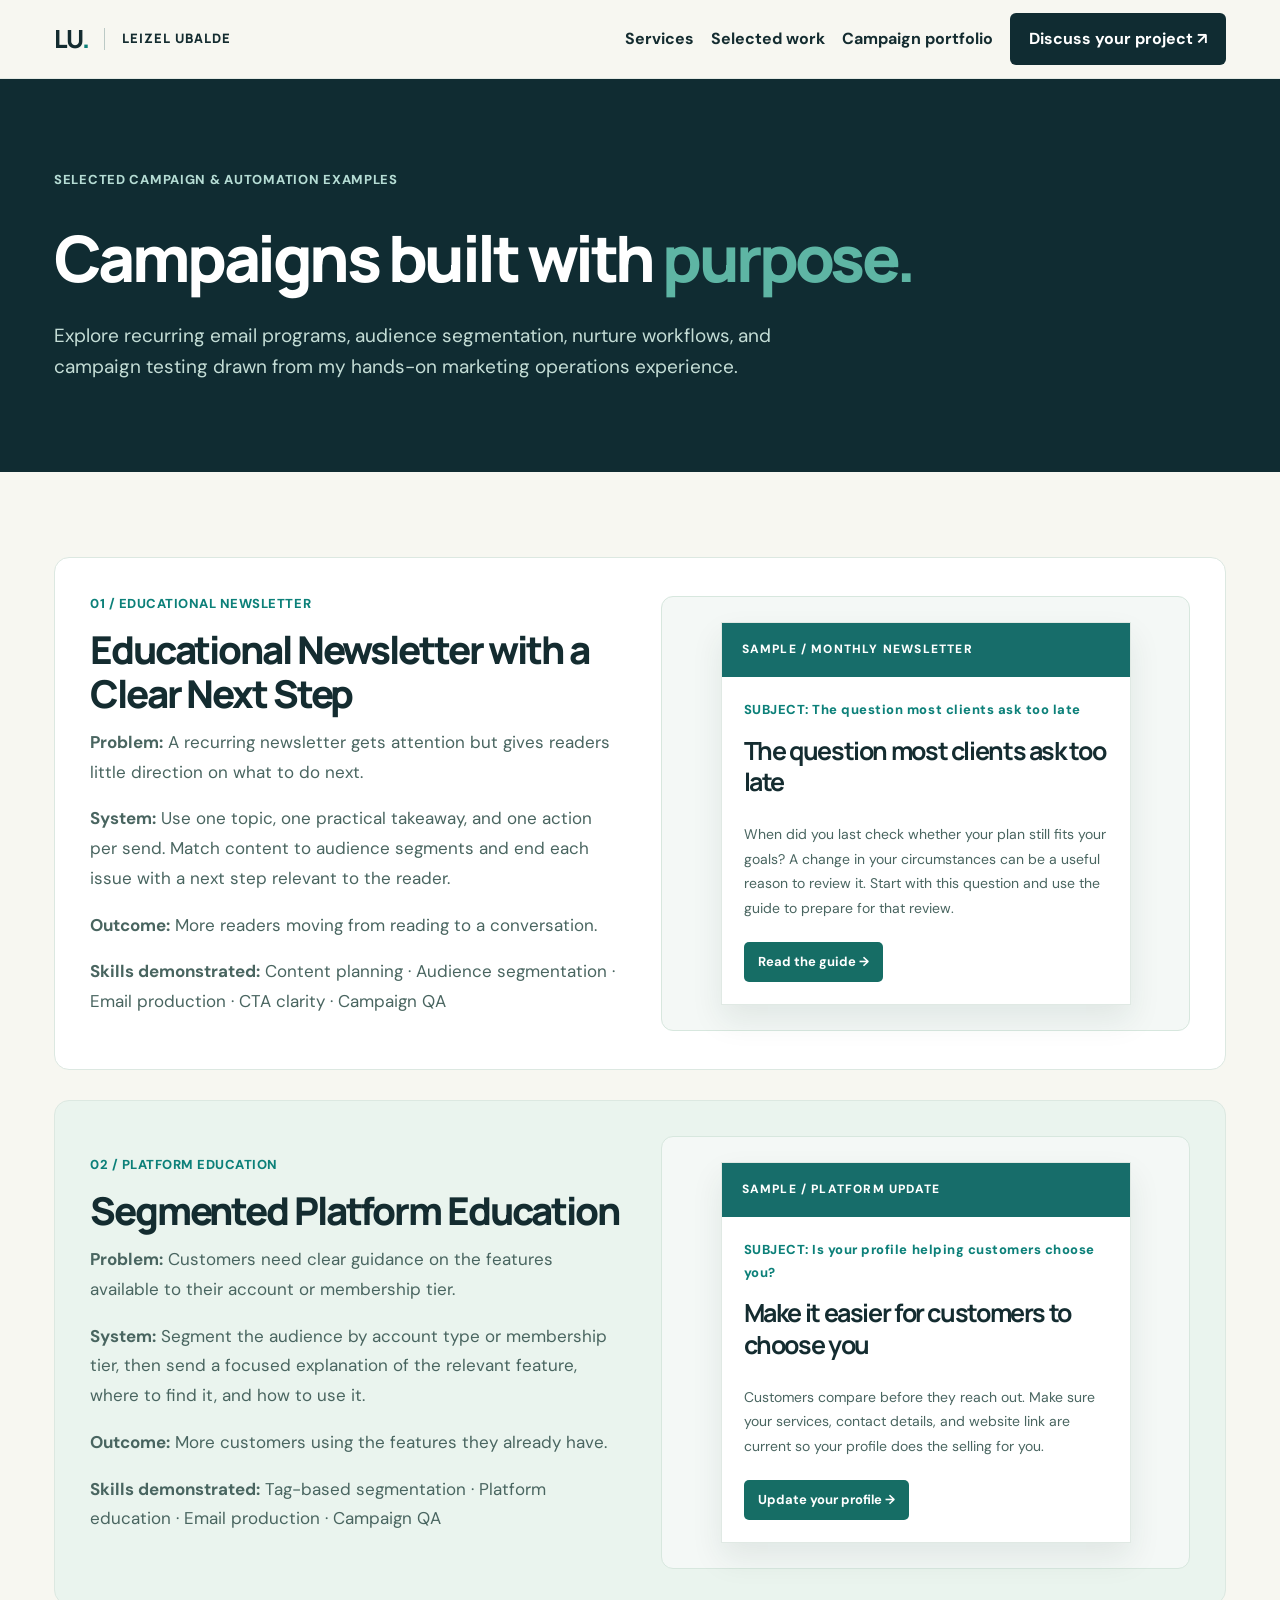
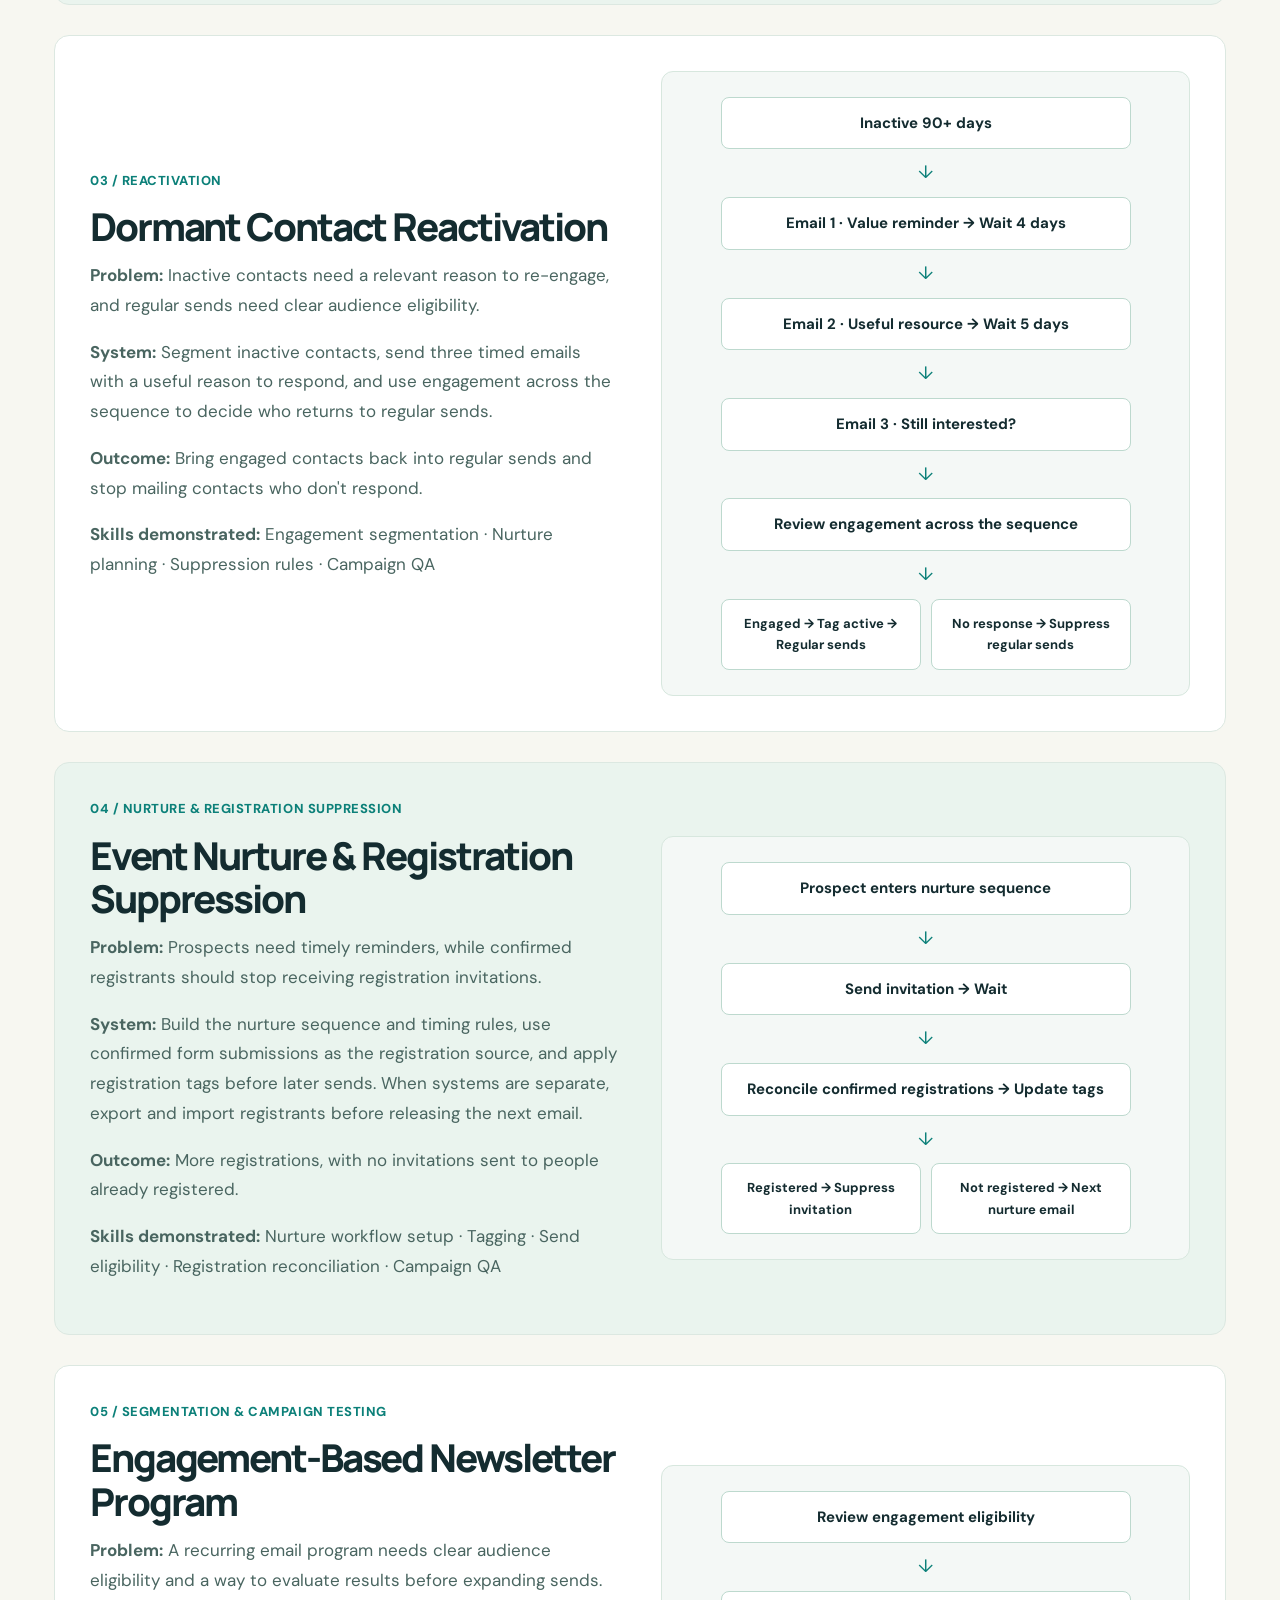
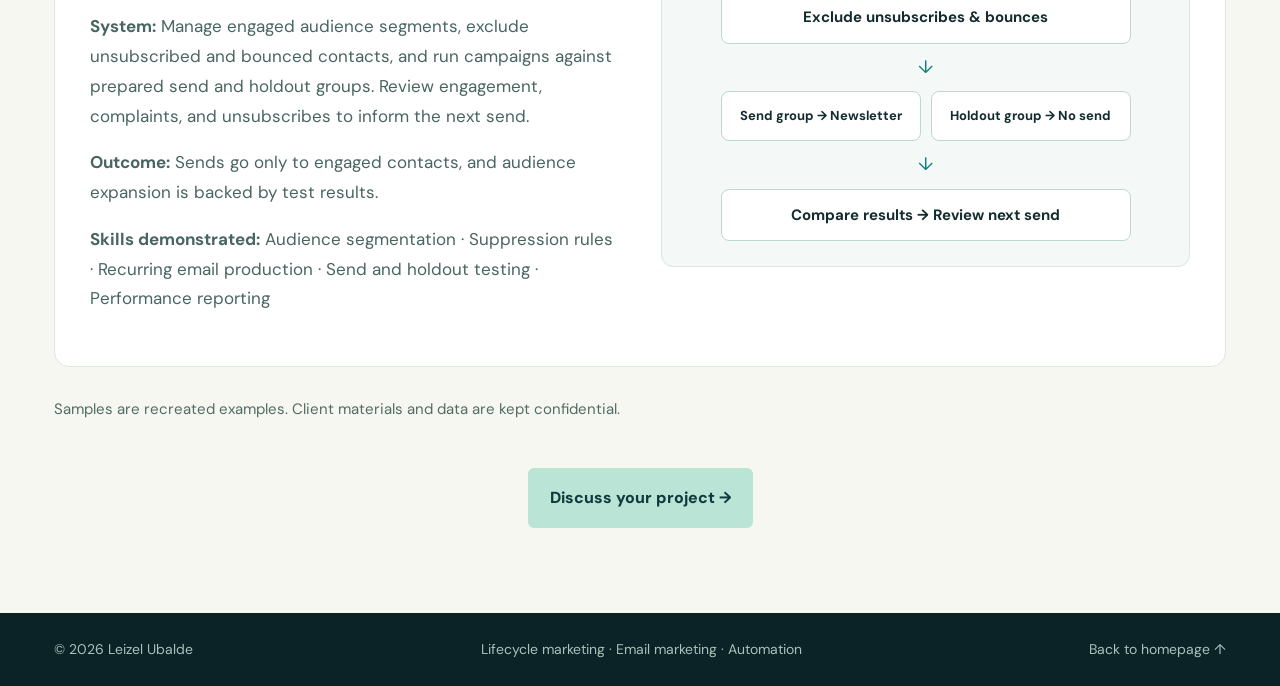
==== portfolio.html @ 630bde86 "Tighten portfolio copy: fix reactivation outcome, remove extra hedging, sharpen outcomes and sample " ====
<!doctype html><html lang="en"><head><meta charset="utf-8"><meta name="viewport" content="width=device-width,initial-scale=1"><meta name="description" content="Email campaign, segmentation, nurture, and campaign testing portfolio examples by Leizel Ubalde."><title>Campaign Portfolio | Leizel Ubalde</title><link rel="icon" href="favicon.svg" type="image/svg+xml"><link rel="preconnect" href="https://fonts.googleapis.com"><link rel="preconnect" href="https://fonts.gstatic.com" crossorigin><link href="https://fonts.googleapis.com/css2?family=DM+Sans:wght@400;500;600;700&family=Manrope:wght@400;500;600;700;800&display=swap" rel="stylesheet"><link rel="stylesheet" href="styles.css"></head><body><header class="site-header"><div class="wrap nav"><a class="brand" href="index.html">LU<span class="brand-dot">.</span><span class="brand-name">LEIZEL UBALDE</span></a><nav aria-label="Main navigation"><a href="index.html#services">Services</a><a href="index.html#work">Selected work</a><a href="portfolio.html" aria-current="page">Campaign portfolio</a><a class="nav-cta" href="https://docs.google.com/forms/d/e/1FAIpQLSfONw1o2_HvZQygLxeL57BWI8GHEEXWNvy_GHQLVHNqAqclEQ/viewform" target="_blank" rel="noopener noreferrer">Discuss your project ↗</a></nav></div></header><main><section class="portfolio-hero"><div class="wrap"><span class="eyebrow">SELECTED CAMPAIGN & AUTOMATION EXAMPLES</span><h1>Campaigns built with <em>purpose.</em></h1><p>Explore recurring email programs, audience segmentation, nurture workflows, and campaign testing drawn from my hands-on marketing operations experience.</p></div></section><section class="portfolio-gallery"><div class="wrap"><article class="portfolio-card"><div><p class="portfolio-meta">01 / EDUCATIONAL NEWSLETTER</p><h2>Educational Newsletter with a Clear Next Step</h2><p><strong>Problem:</strong> A recurring newsletter gets attention but gives readers little direction on what to do next.</p><p><strong>System:</strong> Use one topic, one practical takeaway, and one action per send. Match content to audience segments and end each issue with a next step relevant to the reader.</p><p><strong>Outcome:</strong> More readers moving from reading to a conversation.</p><p><strong>Skills demonstrated:</strong> Content planning · Audience segmentation · Email production · CTA clarity · Campaign QA</p></div><div class="portfolio-visual"><div class="portfolio-email"><div class="band">SAMPLE / MONTHLY NEWSLETTER</div><div class="mail-body"><p class="portfolio-meta">SUBJECT: The question most clients ask too late</p><h3>The question most clients ask too late</h3><p>When did you last check whether your plan still fits your goals? A change in your circumstances can be a useful reason to review it. Start with this question and use the guide to prepare for that review.</p><span class="fake-cta" aria-label="Sample email call to action">Read the guide →</span></div></div></div></article><article class="portfolio-card"><div><p class="portfolio-meta">02 / PLATFORM EDUCATION</p><h2>Segmented Platform Education</h2><p><strong>Problem:</strong> Customers need clear guidance on the features available to their account or membership tier.</p><p><strong>System:</strong> Segment the audience by account type or membership tier, then send a focused explanation of the relevant feature, where to find it, and how to use it.</p><p><strong>Outcome:</strong> More customers using the features they already have.</p><p><strong>Skills demonstrated:</strong> Tag-based segmentation · Platform education · Email production · Campaign QA</p></div><div class="portfolio-visual"><div class="portfolio-email"><div class="band">SAMPLE / PLATFORM UPDATE</div><div class="mail-body"><p class="portfolio-meta">SUBJECT: Is your profile helping customers choose you?</p><h3>Make it easier for customers to choose you</h3><p>Customers compare before they reach out. Make sure your services, contact details, and website link are current so your profile does the selling for you.</p><span class="fake-cta" aria-label="Sample email call to action">Update your profile →</span></div></div></div></article><article class="portfolio-card"><div><p class="portfolio-meta">03 / REACTIVATION</p><h2>Dormant Contact Reactivation</h2><p><strong>Problem:</strong> Inactive contacts need a relevant reason to re-engage, and regular sends need clear audience eligibility.</p><p><strong>System:</strong> Segment inactive contacts, send three timed emails with a useful reason to respond, and use engagement across the sequence to decide who returns to regular sends.</p><p><strong>Outcome:</strong> Bring engaged contacts back into regular sends and stop mailing contacts who don't respond.</p><p><strong>Skills demonstrated:</strong> Engagement segmentation · Nurture planning · Suppression rules · Campaign QA</p></div><div class="portfolio-visual"><div class="portfolio-logic"><div class="node">Inactive 90+ days</div><div class="arrow">↓</div><div class="node">Email 1 · Value reminder → Wait 4 days</div><div class="arrow">↓</div><div class="node">Email 2 · Useful resource → Wait 5 days</div><div class="arrow">↓</div><div class="node">Email 3 · Still interested?</div><div class="arrow">↓</div><div class="node">Review engagement across the sequence</div><div class="arrow">↓</div><div class="branches"><div class="node">Engaged → Tag active → Regular sends</div><div class="node">No response → Suppress regular sends</div></div></div></div></article><article class="portfolio-card"><div><p class="portfolio-meta">04 / NURTURE &amp; REGISTRATION SUPPRESSION</p><h2>Event Nurture &amp; Registration Suppression</h2><p><strong>Problem:</strong> Prospects need timely reminders, while confirmed registrants should stop receiving registration invitations.</p><p><strong>System:</strong> Build the nurture sequence and timing rules, use confirmed form submissions as the registration source, and apply registration tags before later sends. When systems are separate, export and import registrants before releasing the next email.</p><p><strong>Outcome:</strong> More registrations, with no invitations sent to people already registered.</p><p><strong>Skills demonstrated:</strong> Nurture workflow setup · Tagging · Send eligibility · Registration reconciliation · Campaign QA</p></div><div class="portfolio-visual"><div class="portfolio-logic"><div class="node">Prospect enters nurture sequence</div><div class="arrow">↓</div><div class="node">Send invitation → Wait</div><div class="arrow">↓</div><div class="node">Reconcile confirmed registrations → Update tags</div><div class="arrow">↓</div><div class="branches"><div class="node">Registered → Suppress invitation</div><div class="node">Not registered → Next nurture email</div></div></div></div></article><article class="portfolio-card"><div><p class="portfolio-meta">05 / SEGMENTATION &amp; CAMPAIGN TESTING</p><h2>Engagement-Based Newsletter Program</h2><p><strong>Problem:</strong> A recurring email program needs clear audience eligibility and a way to evaluate results before expanding sends.</p><p><strong>System:</strong> Manage engaged audience segments, exclude unsubscribed and bounced contacts, and run campaigns against prepared send and holdout groups. Review engagement, complaints, and unsubscribes to inform the next send.</p><p><strong>Outcome:</strong> Sends go only to engaged contacts, and audience expansion is backed by test results.</p><p><strong>Skills demonstrated:</strong> Audience segmentation · Suppression rules · Recurring email production · Send and holdout testing · Performance reporting</p></div><div class="portfolio-visual"><div class="portfolio-logic"><div class="node">Review engagement eligibility</div><div class="arrow">↓</div><div class="node">Exclude unsubscribes &amp; bounces</div><div class="arrow">↓</div><div class="branches"><div class="node">Send group → Newsletter</div><div class="node">Holdout group → No send</div></div><div class="arrow">↓</div><div class="node">Compare results → Review next send</div></div></div></article><p class="sample-note">Samples are recreated examples. Client materials and data are kept confidential.</p><div style="text-align:center;margin-top:45px"><a class="btn primary" href="https://docs.google.com/forms/d/e/1FAIpQLSfONw1o2_HvZQygLxeL57BWI8GHEEXWNvy_GHQLVHNqAqclEQ/viewform" target="_blank" rel="noopener noreferrer">Discuss your project →</a></div></div></section></main><footer><div class="wrap footer-inner"><span>© 2026 Leizel Ubalde</span><span>Lifecycle marketing · Email marketing · Automation</span><a href="index.html">Back to homepage ↑</a></div></footer></body></html>
---- styles.css ----
:root{--ink:#142c30;--deep:#102c32;--teal:#127d79;--mint:#b9e4d6;--cream:#f7f7f1;--white:#fff;--muted:#607276;--line:#dfe6e2}*{box-sizing:border-box}html{scroll-behavior:smooth}body{margin:0;background:var(--cream);color:var(--ink);font-family:'DM Sans',sans-serif;-webkit-font-smoothing:antialiased}h1,h2,h3,p{margin-top:0}h1,h2,h3{font-family:Manrope,sans-serif;letter-spacing:-.055em}h1{font-size:clamp(4rem,7.2vw,7.7rem);line-height:1.04;margin-bottom:28px;font-weight:800}h2{font-size:clamp(2.5rem,4.6vw,4.7rem);line-height:1.14;font-weight:800}h2 em,h1 em{color:#5eb5a4;font-style:normal}a{color:inherit;text-decoration:none}button,select{font:inherit}.wrap{max-width:1240px;margin:0 auto;padding:0 34px}.site-header{position:sticky;top:0;background:rgba(247,247,241,.94);backdrop-filter:blur(15px);border-bottom:1px solid #e3e9e4;z-index:20}.nav{height:78px;display:flex;align-items:center;justify-content:space-between}.brand{display:flex;align-items:center;font-family:Manrope;font-weight:800;font-size:25px;letter-spacing:-.09em}.brand-dot{color:var(--teal)}.brand-name{font-size:11px;letter-spacing:.16em;margin-left:17px;padding-left:17px;border-left:1px solid #bccac6}nav{display:flex;gap:34px;align-items:center;font-size:13px;font-weight:700}nav a:hover,.text-link:hover{color:var(--teal)}.nav-cta{padding:13px 19px;border-radius:6px;background:var(--deep);color:#fff!important}.nav-cta span{margin-left:16px}.menu-toggle{display:none}.hero{background:#102c32;color:white;overflow:hidden}.hero-grid{display:grid;grid-template-columns:1.12fr .88fr;min-height:680px;align-items:center;gap:50px;padding-top:70px;padding-bottom:70px}.eyebrow,.kicker{font-size:11px;letter-spacing:.17em;font-weight:800}.eyebrow{color:#b5dcd4;display:flex;gap:10px;align-items:center;margin-bottom:35px}.status-dot,.live-dot{display:inline-block;background:#74d2a7;border-radius:50%;height:8px;width:8px;box-shadow:0 0 0 4px #74d2a72a}.hero-lede{font-size:18px;line-height:1.75;color:#d0e1dd;max-width:590px}.hero-actions{display:flex;flex-wrap:wrap;gap:12px;margin:35px 0 65px}.btn{display:inline-flex;align-items:center;justify-content:space-between;gap:22px;border:0;border-radius:6px;padding:17px 22px;font-size:13px;font-weight:800;cursor:pointer}.btn.primary{background:#b9e4d6;color:#103b3d}.btn.primary:hover{background:#d1f0e4}.btn.ghost{border:1px solid #54747a;color:#e9f2ef}.hero-proof{display:flex;gap:38px;flex-wrap:wrap}.hero-proof>div{display:flex;flex-direction:column;gap:5px}.hero-proof strong{font-family:Manrope;font-size:25px}.hero-proof small{font-size:11px;color:#b4ccc7}.footnote{font-size:10px;color:#93aca8;margin:20px 0 0;max-width:570px}.hero-art{height:490px;position:relative;display:flex;align-items:center;justify-content:center}.orbit{position:absolute;border:1px solid #2f6264;border-radius:50%;width:470px;height:470px}.orb2{width:350px;height:350px}.system-card{position:relative;z-index:2;background:#f9fcf9;border-radius:16px;width:390px;padding:25px;color:var(--deep);box-shadow:0 32px 65px #031b216e;transform:rotate(-2deg)}.system-header,.system-bottom,.dash-head{display:flex;justify-content:space-between;align-items:center;font-size:10px;letter-spacing:.1em;font-weight:800}.sys-dot{height:9px;width:9px;border-radius:50%;background:#2da38b}.sys-lines{color:#9bafad}.system-center{display:flex;align-items:center;justify-content:space-between;margin-top:40px}.flow-node{height:50px;width:50px;display:grid;place-items:center;background:#d8eee7;color:#127d79;border-radius:12px;font-weight:800}.flow-node:last-child{background:#127d79;color:#fff}.flow-line{height:2px;background:#9dc7bb;flex:1}.system-labels{display:flex;justify-content:space-between;font-size:11px;color:#68837e;margin:10px 0 24px}.system-chart{height:100px;display:flex;align-items:end;gap:12px;border-top:1px solid #e3eae6;padding-top:10px}.system-chart span{background:#81c6b6;border-radius:4px 4px 0 0;flex:1}.system-chart span:last-child{background:#187f7a}.system-bottom{border-top:1px solid #e3eae6;margin-top:18px;padding-top:16px;color:#708480}.system-bottom strong{color:#15846c}.floating-card{position:absolute;z-index:4;background:#fff;color:#17383a;display:flex;align-items:center;gap:12px;border-radius:9px;padding:14px 16px;box-shadow:0 15px 40px #051e2370;min-width:250px}.floating-card small{font-size:9px;letter-spacing:.12em;color:#7c9290}.floating-card b{font-size:12px;display:block;margin-top:4px}.fc-top{top:35px;right:-10px}.fc-bottom{bottom:25px;left:-10px}.mini-icon{height:36px;width:36px;display:grid;place-items:center;border-radius:7px;background:#d9efe6;color:#14846e;font-size:20px}.mini-icon.alt{background:#e3f4ee}.pill-green{background:#d7f5e5;color:#188367;font-size:10px;padding:4px 7px;border-radius:5px;margin-left:auto}.intro-strip{background:#e6f1ec;border-bottom:1px solid #d5e4dc}.strip-inner{display:flex;justify-content:space-between;gap:20px;padding-top:23px;padding-bottom:23px;font-size:13px;font-weight:700}.strip-right{font-size:10px;letter-spacing:.07em;color:#49746b}.strip-right i{margin:0 12px;font-style:normal}.section{padding:112px 0;scroll-margin-top:78px}.section-head{display:flex;justify-content:space-between;align-items:end;gap:45px;margin-bottom:46px}.section-head h2{margin:20px 0 0}.section-head>p{max-width:360px;line-height:1.8;color:#5d7171;font-size:14px;margin:0 0 8px}.kicker{color:#16877c}.package-grid{display:grid;grid-template-columns:repeat(3,1fr);gap:16px}.package{background:#fff;border:1px solid #dfe7e1;padding:30px;border-radius:9px;display:flex;flex-direction:column;min-height:530px}.package.featured{background:#e7f3ee;border-color:#b7d8ca}.package-top{display:flex;justify-content:space-between;align-items:center}.package-num{font-weight:800;font-size:12px;color:#719087}.package-tag{font-size:9px;letter-spacing:.1em;font-weight:800;color:#1a786e;background:#e6f4ed;border-radius:4px;padding:8px}.package-icon{font-size:34px;color:#138a7d;margin:35px 0 14px}.package h3{font-size:26px;line-height:1.2;margin-bottom:12px}.package p{font-size:13px;line-height:1.7;color:#5b7370}.package ul{padding:17px 0 15px 18px;margin:0;line-height:2.2;font-size:12px;color:#3e5856}.package li::marker{color:#14897d}.package a{margin-top:auto;border-top:1px solid #dbe6df;padding-top:23px;display:flex;justify-content:space-between;font-size:12px;font-weight:800}.package-note,.demo-disclaimer{font-size:11px;color:#748682;margin-top:20px;line-height:1.6}.demo-section{background:#eaf0eb}.demo-shell{display:grid;grid-template-columns:.9fr 1.1fr;background:#fff;border:1px solid #d6e2db;border-radius:12px;overflow:hidden;box-shadow:0 20px 50px #234e3d0c}.demo-left{background:#153c41;color:#fff;padding:44px}.demo-topline{display:flex;justify-content:space-between;gap:12px;font-size:9px;font-weight:800;letter-spacing:.1em;color:#b5d9d0}.demo-topline .live-dot{height:6px;width:6px;margin-right:8px}.demo-left h3{font-size:35px;line-height:1.2;margin:70px 0 20px}.demo-left p{font-size:14px;line-height:1.8;color:#c0d7d3;margin-bottom:36px}.demo-left label{font-size:11px;display:block;font-weight:800;margin-bottom:12px}.demo-left select{width:100%;border:1px solid #678985;border-radius:6px;padding:15px;background:#244c4f;color:#fff;outline-color:#b9e4d6}.demo-button{width:100%;margin-top:15px}.demo-button:disabled{opacity:.7;cursor:wait}.reset{border:0;background:none;color:#b8d9d0;text-decoration:underline;cursor:pointer;margin-top:16px;font-size:12px}.demo-right{padding:43px 36px}.demo-right-head{display:flex;justify-content:space-between;gap:12px;align-items:center;font-size:13px}.demo-right-head span{font-size:11px;color:#168879}.workflow{padding:0;list-style:none;margin:32px 0}.workflow li{display:flex;align-items:center;gap:16px;border-bottom:1px solid #e8eeea;padding:17px 0;opacity:.58}.workflow li.done{opacity:1}.step-circle{width:36px;height:36px;display:grid;place-items:center;border:1px solid #b9d1c7;border-radius:50%;font-weight:800;font-size:12px;flex-shrink:0}.workflow li.done .step-circle{background:#177d70;border-color:#177d70;color:white}.workflow li>div{flex:1}.workflow strong{font-size:13px}.workflow small{display:block;color:#748782;font-size:11px;margin-top:5px}.step-state{font-size:10px;color:#8b9b96}.workflow li.done .step-state{color:#11816e;font-weight:800}.demo-output{border-left:3px solid #36a48f;background:#eff8f2;padding:17px;font-size:12px;line-height:1.65;min-height:77px}.work{background:#fff}.case{display:grid;grid-template-columns:1.1fr .9fr;overflow:hidden;border-radius:10px;margin-bottom:20px}.case-copy{padding:55px}.case-dark{background:#14383d;color:#fff}.case-overline{font-size:10px;font-weight:800;letter-spacing:.15em;color:#7ed0ba}.case h3{font-size:50px;margin:24px 0 8px}.case-subtitle{font-weight:700;font-size:16px!important}.case-copy>p:not(.case-subtitle){font-size:13px;line-height:1.9;max-width:550px;color:#c5dad4}.chips{display:flex;flex-wrap:wrap;gap:8px;margin:25px 0}.chips span{border:1px solid #56817b;padding:8px 11px;border-radius:5px;font-size:10px}.case-note{display:block;font-size:10px;line-height:1.7;opacity:.7}.case-graphic{display:grid;place-items:center;padding:40px;background:#1d484a}.dashboard{background:#fff;border-radius:10px;padding:25px;width:min(100%,360px);color:#183b3c;transform:rotate(3deg);box-shadow:0 20px 45px #092c2f60}.dash-head{padding-bottom:20px;color:#728f8b}.dash-row{border-top:1px solid #e4ebe7;display:flex;justify-content:space-between;padding:17px 0;font-size:12px}.dash-row b{color:#168d7b}.dash-footer{background:#e5f4eb;color:#137e6c;padding:13px;font-size:10px;text-align:center;font-weight:800;letter-spacing:.08em}.case-light{background:#f1f5ef;color:#17383a}.case-light .case-overline{color:#16877c}.case-light .case-copy>p:not(.case-subtitle){color:#536f6c}.case-image{display:grid;place-items:center;padding:40px;background:#e5ede4}.case-image img{max-width:100%;max-height:390px;border-radius:5px;box-shadow:0 18px 35px #1e423028}.result-row{display:flex;gap:32px;margin:30px 0}.result-row div{display:flex;flex-direction:column}.result-row strong{font-size:32px;color:#117f72;font-family:Manrope}.result-row span{font-size:11px;max-width:140px}.approach{background:#e8f0ea}.approach h2{margin:20px 0 55px}.approach-grid{display:grid;grid-template-columns:repeat(3,1fr);gap:30px}.approach-grid>div{border-top:1px solid #adc6bc;padding-top:24px}.approach-grid span{font-size:12px;font-weight:800;color:#188578}.approach-grid h3{font-size:22px;margin:22px 0 12px}.approach-grid p{font-size:13px;line-height:1.8;color:#617771}.about-grid{display:grid;grid-template-columns:1fr 1fr;gap:100px}.about h2{margin-top:20px}.about p{font-size:15px;line-height:1.9;color:#5e7370}.tools{display:flex;gap:9px;flex-wrap:wrap;margin:30px 0}.tools span{font-size:11px;padding:10px 12px;border:1px solid #cadad1;border-radius:5px}.text-link{font-weight:800;font-size:13px;border-bottom:1px solid #16877c;padding-bottom:9px}.contact{background:#102c32;color:#fff;padding:95px 0;scroll-margin-top:78px}.contact-grid{display:grid;grid-template-columns:1.2fr .8fr;gap:70px;align-items:center}.contact h2{margin:25px 0}.contact p{color:#b9d1cc;font-size:14px;line-height:1.8;max-width:520px}.contact-card{border:1px solid #40686b;padding:34px;border-radius:8px}.contact-card>span{font-size:10px;letter-spacing:.12em;color:#9bcac0;font-weight:800}.contact-email{display:flex;justify-content:space-between;align-items:center;font-size:clamp(17px,2vw,24px);font-weight:800;word-break:break-all;margin:25px 0 35px}.contact-links{display:flex;gap:20px;font-size:13px;font-weight:800;border-top:1px solid #40686b;padding-top:24px}.contact-card small{display:block;color:#91b0aa;font-size:10px;line-height:1.6;margin-top:25px}footer{background:#0b2227;color:#a9c1ba;padding:25px 0}.footer-inner{display:flex;justify-content:space-between;gap:20px;font-size:11px}@media(max-width:1000px){.hero-grid{grid-template-columns:1fr}.hero-art{height:450px}.section-head{align-items:start}.case-copy{padding:35px}.about-grid{gap:50px}}@media(max-width:720px){.wrap{padding:0 20px}.nav{height:66px}.menu-toggle{display:block;background:none;border:0;font-size:13px;font-weight:800}.site-header nav{display:none;position:absolute;left:0;right:0;top:66px;background:var(--cream);padding:25px 20px;box-shadow:0 20px 30px #17382a18;flex-direction:column;align-items:stretch;gap:20px}.site-header nav.open{display:flex}.hero-grid{padding-top:70px;padding-bottom:50px;gap:0}.hero-lede{font-size:16px}.hero-actions{margin-bottom:45px}.hero-proof{gap:24px}.hero-art{height:390px;transform:scale(.8);margin:-20px -45px}.fc-top{right:-10px}.fc-bottom{left:-5px}.strip-inner,.section-head{display:block}.strip-right{display:block;margin-top:15px;line-height:2}.section{padding:72px 0}.section-head>p{margin-top:22px}.package-grid,.demo-shell,.case,.approach-grid,.about-grid,.contact-grid{grid-template-columns:1fr}.package{min-height:auto}.demo-left,.demo-right{padding:28px}.demo-left h3{margin-top:35px}.case-copy{padding:30px}.case-image{padding:25px}.case-graphic{min-height:340px}.contact{padding:75px 0}.contact-card{padding:24px}.footer-inner{flex-direction:column}.brand-name{font-size:9px}}@media(prefers-reduced-motion:reduce){html{scroll-behavior:auto}}

/* Readability update: comfortable type sizes across desktop and mobile. */
body{font-size:17px;line-height:1.65}
nav,.btn,.text-link,.contact-links{font-size:16px}
.brand-name,.eyebrow,.kicker,.package-num,.package-tag,.case-overline,.contact-card>span{font-size:13px;letter-spacing:.08em}
.hero-lede{font-size:21px;line-height:1.65}
.hero-proof small,.footnote,.strip-right,.package-note,.demo-disclaimer,.case-note,.contact-card small,.footer-inner{font-size:14px;line-height:1.65}
.strip-inner,.section-head>p,.package p,.package ul,.package a,.demo-left p,.demo-left label,.demo-right-head,.workflow strong,.workflow small,.step-state,.demo-output,.case-copy>p:not(.case-subtitle),.chips span,.dash-row,.approach-grid p,.tools span,.contact p{font-size:17px;line-height:1.7}
.package h3{font-size:29px}
.package ul{line-height:1.8}
.demo-topline,.demo-right-head span,.reset,.result-row span,.contact-card small{font-size:14px}
.case-subtitle{font-size:19px!important}
.about p{font-size:18px}
.contact-email{font-size:clamp(18px,2vw,25px)}
.system-header,.system-bottom,.dash-head,.system-labels,.floating-card small,.floating-card b,.pill-green,.dash-footer{font-size:13px}
@media(max-width:720px){
 body{font-size:17px}
 h1{font-size:clamp(3rem,11vw,4.5rem)}
 h2{font-size:clamp(2.2rem,8vw,3.3rem)}
 .hero-lede{font-size:19px}
 .site-header nav,.menu-toggle{font-size:16px}
 .section-head>p,.package p,.package ul,.demo-left p,.workflow strong,.workflow small,.demo-output,.case-copy>p:not(.case-subtitle),.approach-grid p,.contact p{font-size:16px}
 .brand-name{font-size:11px}
}

/* V2 refinements */
:root{--teal:#0c8079}body{font-size:18px}nav{gap:22px;flex-wrap:wrap}nav a{font-size:15px}a:focus-visible,button:focus-visible,input:focus-visible,textarea:focus-visible,select:focus-visible{outline:3px solid #e6a65d;outline-offset:3px}.section-head>p{max-width:470px}.package{box-shadow:0 10px 30px #143c3510;transition:transform .2s,box-shadow .2s}.package:hover{transform:translateY(-4px);box-shadow:0 18px 35px #143c3522}.package a{color:#0b6861}.samples{background:#f8faf6}.sample-grid{display:grid;grid-template-columns:repeat(3,minmax(0,1fr));gap:20px}.sample-card{background:#fff;border:1px solid #d9e6df;border-radius:12px;padding:28px;box-shadow:0 8px 30px #193c2b0a}.sample-card h3{font-size:25px;line-height:1.25;margin:15px 0 25px}.sample-label{font-size:13px;letter-spacing:.07em;color:#16786e;font-weight:800}.sample-card>p,.sample-note{font-size:16px;line-height:1.65;color:#526b65;margin-top:22px}.email-mock,.logic-mock,.metric-mock{border:1px solid #d7e6df;border-radius:10px;background:#f4f8f4;padding:20px;min-height:245px}.email-top{border-bottom:1px solid #d4e1db;padding-bottom:12px;margin-bottom:20px;font-size:12px;line-height:1.7;color:#627d73}.email-mock strong{font-size:19px}.email-mock p{font-size:15px;line-height:1.55;margin:12px 0}.fake-cta{display:inline-block;background:#166d65;color:white;padding:9px 14px;border-radius:5px;font-size:13px;font-weight:700}.logic-mock{display:flex;flex-direction:column;align-items:center;gap:8px}.logic-mock>span,.logic-split span{background:white;border:1px solid #bfd8cd;border-radius:7px;padding:9px 12px;font-size:14px;text-align:center;width:100%}.logic-mock b{color:#0d8071}.logic-split{display:grid;grid-template-columns:1fr 1fr;gap:8px}.logic-split span{font-size:12px}.metric-mock{display:grid;align-content:center;gap:15px}.metric-mock div{display:flex;align-items:center;justify-content:space-between;border-bottom:1px solid #dce7e1;padding-bottom:10px}.metric-mock small{font-size:12px;letter-spacing:.08em}.metric-mock strong{font-size:17px;color:#147568}.contact-grid{grid-template-columns:.9fr 1.1fr;align-items:start}.contact-card{background:#173c40}.contact-card h3{font-size:28px;margin:14px 0 5px}.direct-email{font-size:16px!important;margin-bottom:25px}.contact-card form{display:grid;gap:9px}.contact-card form label{font-size:15px;font-weight:700;color:#e5f1ec;margin-top:9px}.contact-card input,.contact-card textarea,.contact-card select{width:100%;border:1px solid #7b9c98;border-radius:6px;padding:13px 14px;background:#f9fcf9;color:#183b3c;font:inherit;font-size:16px}.contact-card textarea{resize:vertical}.inquiry-submit{margin-top:14px;width:100%;font-size:16px!important}.form-note{font-size:14px!important;color:#c7dfd7!important;margin:6px 0 15px!important}.contact-links{margin-top:22px}.demo-left label{margin-top:18px}.demo-left select{font-size:16px}.demo-left h3{margin-top:40px}.hero-proof strong{font-size:29px}.sample-note{margin-top:24px}.case-copy>p:not(.case-subtitle){font-size:17px}.package p,.package ul,.package a{font-size:17px}.demo-output{font-size:16px}
@media(max-width:1000px){.sample-grid{grid-template-columns:1fr 1fr}.contact-grid{grid-template-columns:1fr 1fr;gap:30px}}@media(max-width:720px){.sample-grid,.contact-grid{grid-template-columns:1fr}.sample-card{padding:22px}.hero-proof strong{font-size:25px}.contact-card{padding:24px}.package:hover{transform:none}}

/* Publication readiness refinements */
html{scroll-padding-top:90px}body{overflow-wrap:break-word}section[id]{scroll-margin-top:90px}
nav a{font-size:16px}nav{gap:17px}.eyebrow,.kicker,.package-tag,.sample-label,.case-overline{letter-spacing:.055em}
.footnote,.package-note,.demo-disclaimer,.case-note,.sample-note,.form-note{font-size:15px!important;line-height:1.7!important}
.case-note{opacity:.9}.hero-proof small{font-size:15px}.demo-topline{font-size:12px}.sample-card .email-top,.sample-card .logic-split span,.metric-mock small{font-size:14px}
.contact-card a{text-decoration:underline;text-underline-offset:3px}.contact-card .contact-links a{text-decoration:none}.direct-email a{font-weight:800;color:#d1f2e6}
.demo-preview{margin-top:24px;border:1px solid #d5e6dd;border-radius:12px;background:#f4f9f5;padding:22px;color:#173a3a}
.preview-heading{font-size:13px;font-weight:800;letter-spacing:.07em;color:#126d64;margin-bottom:16px}
.preview-grid{display:grid;grid-template-columns:1fr 1.2fr;gap:20px}.preview-grid>div:first-child{display:flex;flex-direction:column;gap:5px}
.preview-label{font-size:13px;color:#55756e;font-weight:700;margin-top:7px}.preview-grid strong{font-size:16px;line-height:1.4}
.email-preview{border:1px solid #d6e5dd;background:white;border-radius:8px;padding:16px}.email-preview strong{display:block;margin:10px 0}.email-preview p{font-size:15px;line-height:1.6;margin:0}
#demoStatus{font-weight:700}.btn:disabled{cursor:wait;opacity:.75}
@media(max-width:1000px){.site-header nav{gap:10px}.brand-name{margin-left:9px;padding-left:9px}}
@media(max-width:900px){.menu-toggle{display:block;background:transparent;border:1px solid #bed0c7;padding:9px 12px;border-radius:6px;font-size:16px;font-weight:800}.site-header nav{display:none;position:absolute;left:0;right:0;top:78px;background:var(--cream);padding:25px 24px;box-shadow:0 20px 30px #17382a18;flex-direction:column;align-items:stretch;gap:18px}.site-header nav.open{display:flex}}
@media(max-width:720px){.site-header nav{top:66px}.preview-grid{grid-template-columns:1fr}.hero-art{max-width:100%;transform:scale(.72);transform-origin:center;margin:-35px -60px}.demo-preview{padding:16px}.hero-proof small{font-size:14px}}
@media(max-width:390px){.hero-art{transform:scale(.61);margin:-65px -85px}.hero-proof{gap:15px}.brand-name{font-size:10px}}
@media(prefers-reduced-motion:reduce){*,*::before,*::after{scroll-behavior:auto!important;transition:none!important;animation:none!important}}

/* Campaign portfolio and protected contact form */
.portfolio-link-wrap{text-align:center;margin:36px 0 0}.portfolio-link-wrap .btn{display:inline-flex}.honey-field,.submission-frame{position:absolute!important;left:-99999px!important;width:1px!important;height:1px!important;opacity:0!important;pointer-events:none!important}.captcha-container{min-height:0;margin-top:12px}.inquiry-submit:disabled{opacity:.65;cursor:not-allowed}.portfolio-hero{padding:90px 0 70px;background:#102c32;color:white}.portfolio-hero h1{font-size:clamp(3rem,5vw,5rem);max-width:920px}.portfolio-hero p{max-width:750px;color:#c4ddd6;font-size:19px}.portfolio-gallery{padding:85px 0}.portfolio-card{display:grid;grid-template-columns:1fr 1fr;gap:42px;align-items:center;background:white;border:1px solid #dce8e1;border-radius:15px;padding:35px;margin-bottom:30px}.portfolio-card:nth-child(even){background:#eaf4ee}.portfolio-card h2{font-size:clamp(1.7rem,3vw,2.8rem);margin:12px 0}.portfolio-card p{font-size:17px;line-height:1.75;color:#496560}.portfolio-meta{font-size:13px!important;color:#0c8079!important;font-weight:800;letter-spacing:.04em}.portfolio-visual{background:#f4f8f6;border:1px solid #d7e7de;border-radius:12px;padding:25px;min-height:260px}.portfolio-email{background:white;max-width:410px;margin:auto;border:1px solid #e0e9e4;box-shadow:0 15px 30px #12392d16}.portfolio-email .band{background:#176d6a;color:white;padding:17px 20px;font-size:12px;letter-spacing:.1em;font-weight:800}.portfolio-email .mail-body{padding:22px}.portfolio-email h3{font-size:25px;line-height:1.25}.portfolio-email p{font-size:14px}.portfolio-email .fake-cta{margin-top:8px}.portfolio-logic{display:flex;flex-direction:column;gap:9px;max-width:410px;margin:auto}.portfolio-logic .node{background:#fff;border:1px solid #bdd9ce;border-radius:8px;padding:13px 15px;font-size:15px;text-align:center;font-weight:700}.portfolio-logic .arrow{text-align:center;color:#0c8079}.portfolio-logic .branches{display:grid;grid-template-columns:1fr 1fr;gap:10px}.portfolio-logic .branches .node{font-size:13px}.portfolio-privacy{font-size:15px;color:#57746c;line-height:1.7}.portfolio-card ul{padding-left:22px;color:#496560;line-height:1.9}.portfolio-card li{margin-bottom:5px}@media(max-width:760px){.portfolio-card{grid-template-columns:1fr;padding:22px;gap:22px}.portfolio-gallery{padding:55px 0}.portfolio-hero{padding:65px 0 45px}}

.demo-cta-note{display:block;margin-top:9px;font-size:12px;color:#607a72;line-height:1.5}

/* Sample reporting shares the existing portfolio palette. */
.reporting-sample{background:#f4f8f6;border:1px solid #d7e7de;border-radius:12px;padding:18px;margin:18px 0}.sample-report-table{width:100%;border-collapse:collapse;font-size:14px;color:#496560}.sample-report-table th,.sample-report-table td{text-align:left;padding:10px 6px;border-bottom:1px solid #d7e7de;vertical-align:top}.sample-report-table thead th{color:#176d6a;font-weight:800}.sample-report-table tbody th{font-weight:500}.sample-report-table td{font-weight:700}.sample-report-table tr:last-child th,.sample-report-table tr:last-child td{border-bottom:0}
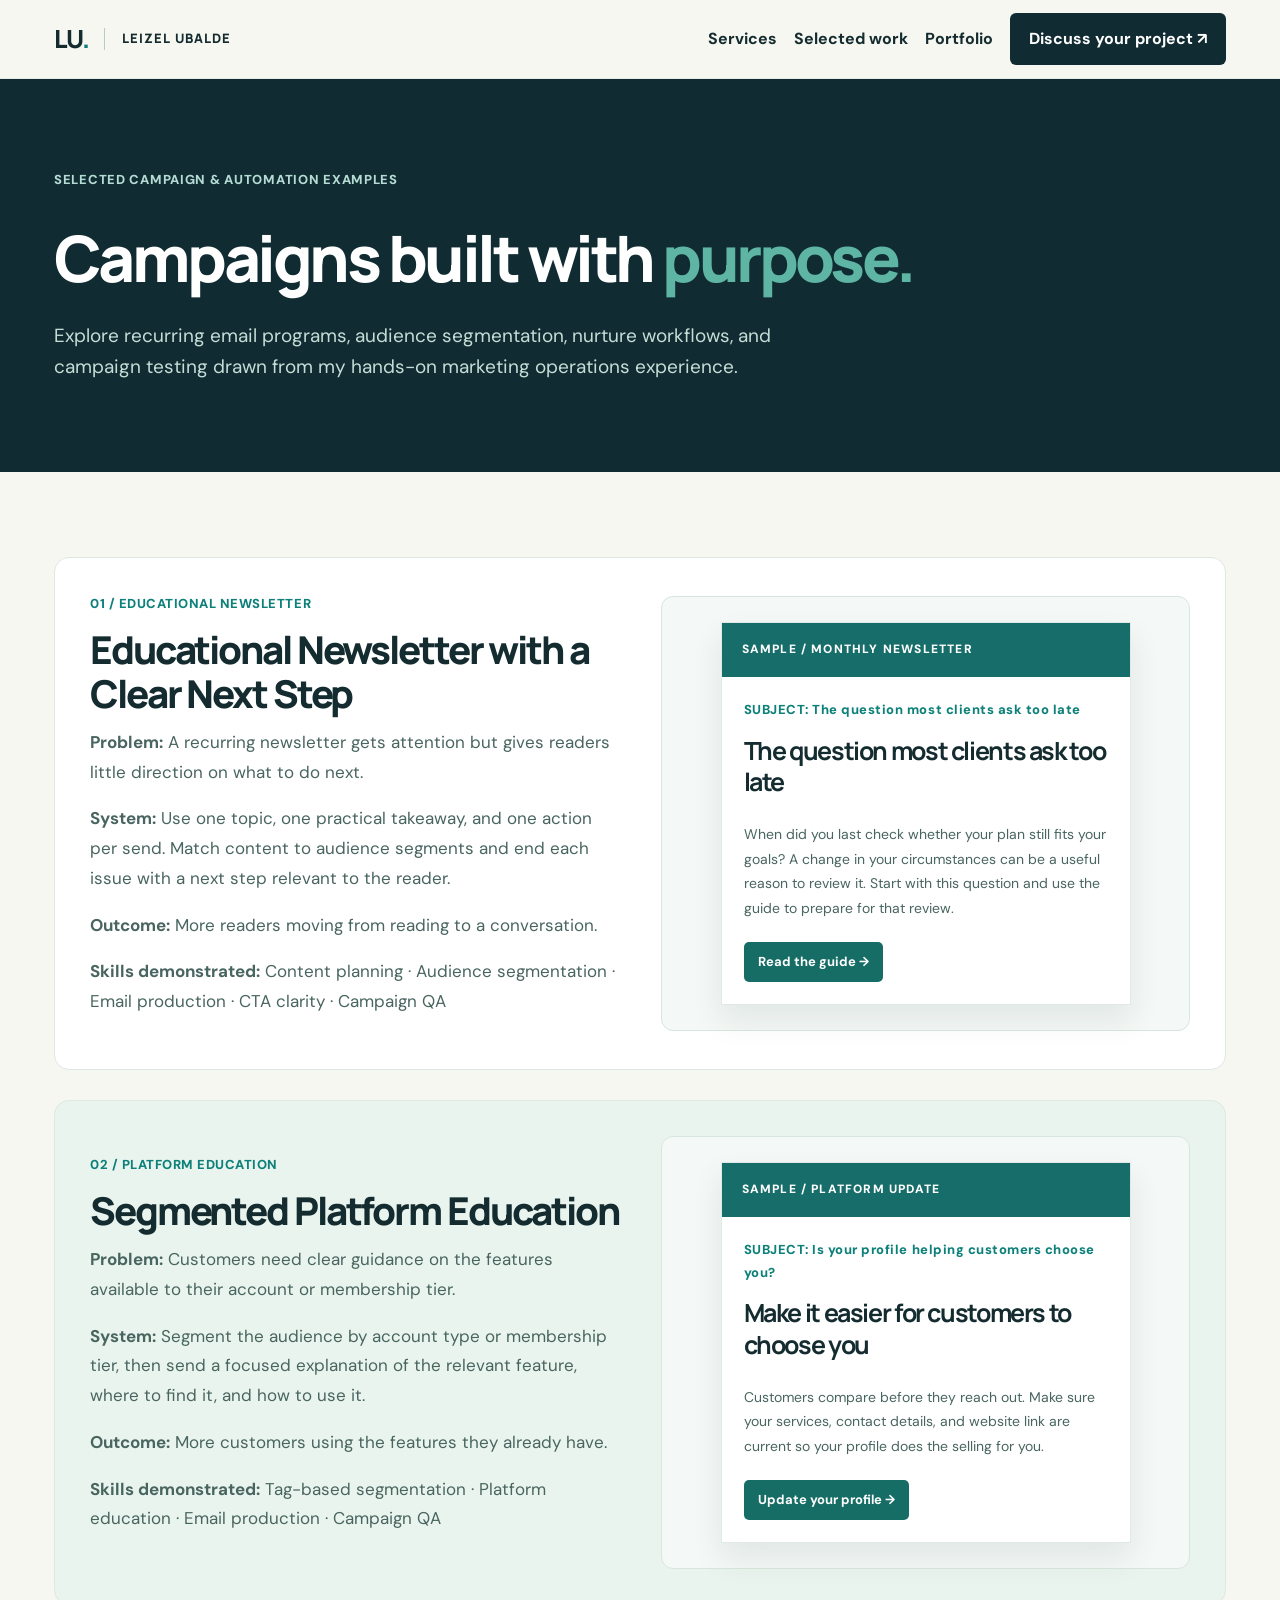
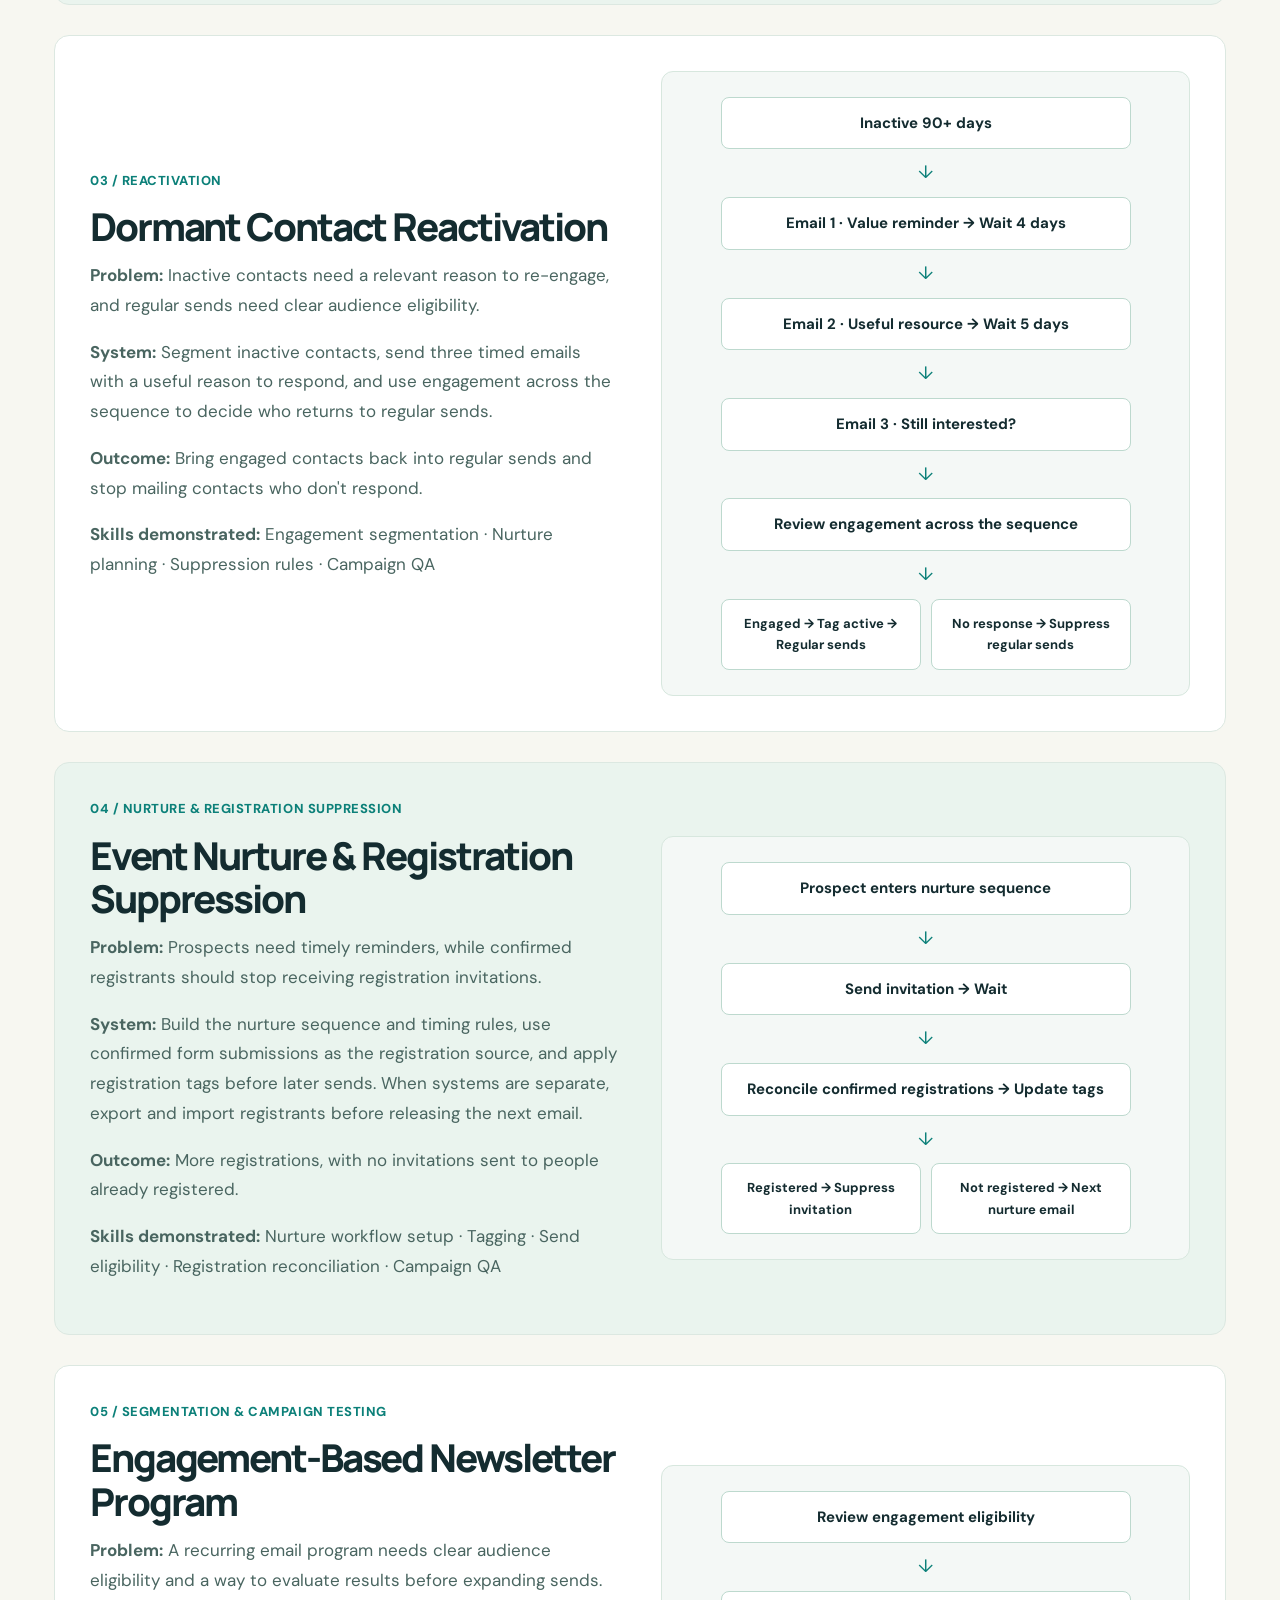
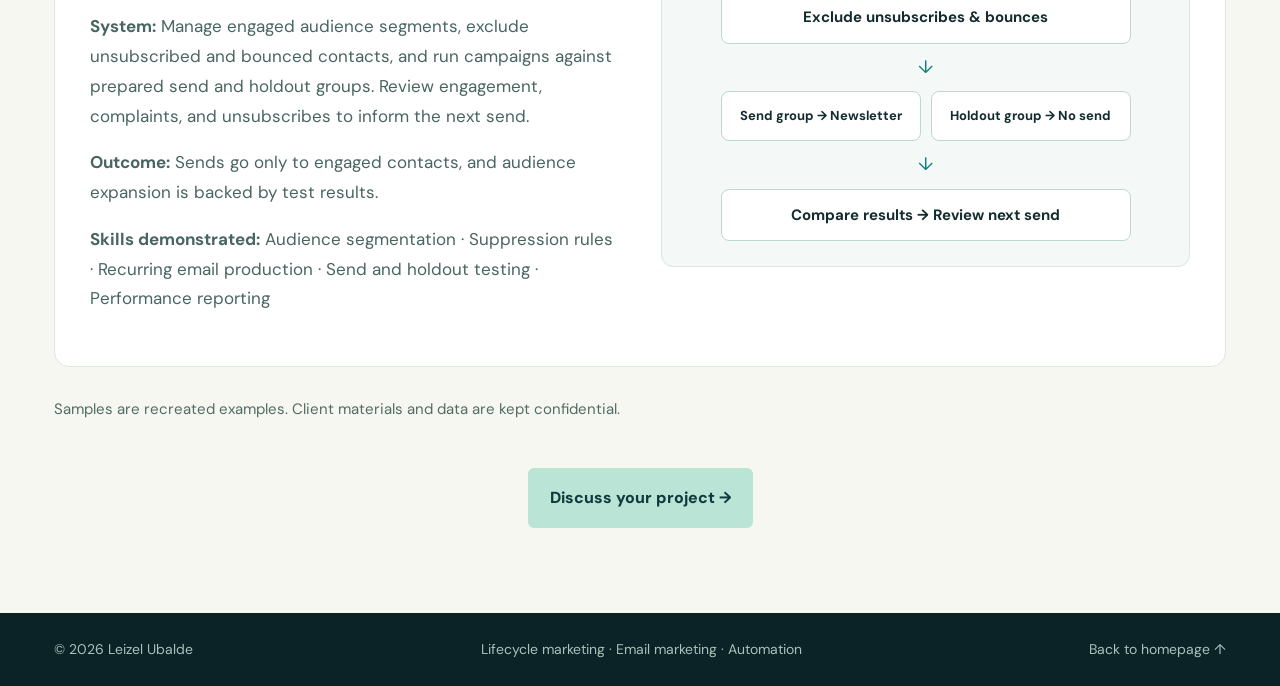
==== commit 60f7b63e: "Consolidate nav: single Portfolio link to portfolio page Co-Authored-By: Claude Opus 5.5 <noreply@an" ====
--- a/portfolio.html
+++ b/portfolio.html
@@ -1 +1 @@
-<!doctype html><html lang="en"><head><meta charset="utf-8"><meta name="viewport" content="width=device-width,initial-scale=1"><meta name="description" content="Email campaign, segmentation, nurture, and campaign testing portfolio examples by Leizel Ubalde."><title>Campaign Portfolio | Leizel Ubalde</title><link rel="icon" href="favicon.svg" type="image/svg+xml"><link rel="preconnect" href="https://fonts.googleapis.com"><link rel="preconnect" href="https://fonts.gstatic.com" crossorigin><link href="https://fonts.googleapis.com/css2?family=DM+Sans:wght@400;500;600;700&family=Manrope:wght@400;500;600;700;800&display=swap" rel="stylesheet"><link rel="stylesheet" href="styles.css"></head><body><header class="site-header"><div class="wrap nav"><a class="brand" href="index.html">LU<span class="brand-dot">.</span><span class="brand-name">LEIZEL UBALDE</span></a><nav aria-label="Main navigation"><a href="index.html#services">Services</a><a href="index.html#work">Selected work</a><a href="portfolio.html" aria-current="page">Campaign portfolio</a><a class="nav-cta" href="https://docs.google.com/forms/d/e/1FAIpQLSfONw1o2_HvZQygLxeL57BWI8GHEEXWNvy_GHQLVHNqAqclEQ/viewform" target="_blank" rel="noopener noreferrer">Discuss your project ↗</a></nav></div></header><main><section class="portfolio-hero"><div class="wrap"><span class="eyebrow">SELECTED CAMPAIGN & AUTOMATION EXAMPLES</span><h1>Campaigns built with <em>purpose.</em></h1><p>Explore recurring email programs, audience segmentation, nurture workflows, and campaign testing drawn from my hands-on marketing operations experience.</p></div></section><section class="portfolio-gallery"><div class="wrap"><article class="portfolio-card"><div><p class="portfolio-meta">01 / EDUCATIONAL NEWSLETTER</p><h2>Educational Newsletter with a Clear Next Step</h2><p><strong>Problem:</strong> A recurring newsletter gets attention but gives readers little direction on what to do next.</p><p><strong>System:</strong> Use one topic, one practical takeaway, and one action per send. Match content to audience segments and end each issue with a next step relevant to the reader.</p><p><strong>Outcome:</strong> More readers moving from reading to a conversation.</p><p><strong>Skills demonstrated:</strong> Content planning · Audience segmentation · Email production · CTA clarity · Campaign QA</p></div><div class="portfolio-visual"><div class="portfolio-email"><div class="band">SAMPLE / MONTHLY NEWSLETTER</div><div class="mail-body"><p class="portfolio-meta">SUBJECT: The question most clients ask too late</p><h3>The question most clients ask too late</h3><p>When did you last check whether your plan still fits your goals? A change in your circumstances can be a useful reason to review it. Start with this question and use the guide to prepare for that review.</p><span class="fake-cta" aria-label="Sample email call to action">Read the guide →</span></div></div></div></article><article class="portfolio-card"><div><p class="portfolio-meta">02 / PLATFORM EDUCATION</p><h2>Segmented Platform Education</h2><p><strong>Problem:</strong> Customers need clear guidance on the features available to their account or membership tier.</p><p><strong>System:</strong> Segment the audience by account type or membership tier, then send a focused explanation of the relevant feature, where to find it, and how to use it.</p><p><strong>Outcome:</strong> More customers using the features they already have.</p><p><strong>Skills demonstrated:</strong> Tag-based segmentation · Platform education · Email production · Campaign QA</p></div><div class="portfolio-visual"><div class="portfolio-email"><div class="band">SAMPLE / PLATFORM UPDATE</div><div class="mail-body"><p class="portfolio-meta">SUBJECT: Is your profile helping customers choose you?</p><h3>Make it easier for customers to choose you</h3><p>Customers compare before they reach out. Make sure your services, contact details, and website link are current so your profile does the selling for you.</p><span class="fake-cta" aria-label="Sample email call to action">Update your profile →</span></div></div></div></article><article class="portfolio-card"><div><p class="portfolio-meta">03 / REACTIVATION</p><h2>Dormant Contact Reactivation</h2><p><strong>Problem:</strong> Inactive contacts need a relevant reason to re-engage, and regular sends need clear audience eligibility.</p><p><strong>System:</strong> Segment inactive contacts, send three timed emails with a useful reason to respond, and use engagement across the sequence to decide who returns to regular sends.</p><p><strong>Outcome:</strong> Bring engaged contacts back into regular sends and stop mailing contacts who don't respond.</p><p><strong>Skills demonstrated:</strong> Engagement segmentation · Nurture planning · Suppression rules · Campaign QA</p></div><div class="portfolio-visual"><div class="portfolio-logic"><div class="node">Inactive 90+ days</div><div class="arrow">↓</div><div class="node">Email 1 · Value reminder → Wait 4 days</div><div class="arrow">↓</div><div class="node">Email 2 · Useful resource → Wait 5 days</div><div class="arrow">↓</div><div class="node">Email 3 · Still interested?</div><div class="arrow">↓</div><div class="node">Review engagement across the sequence</div><div class="arrow">↓</div><div class="branches"><div class="node">Engaged → Tag active → Regular sends</div><div class="node">No response → Suppress regular sends</div></div></div></div></article><article class="portfolio-card"><div><p class="portfolio-meta">04 / NURTURE &amp; REGISTRATION SUPPRESSION</p><h2>Event Nurture &amp; Registration Suppression</h2><p><strong>Problem:</strong> Prospects need timely reminders, while confirmed registrants should stop receiving registration invitations.</p><p><strong>System:</strong> Build the nurture sequence and timing rules, use confirmed form submissions as the registration source, and apply registration tags before later sends. When systems are separate, export and import registrants before releasing the next email.</p><p><strong>Outcome:</strong> More registrations, with no invitations sent to people already registered.</p><p><strong>Skills demonstrated:</strong> Nurture workflow setup · Tagging · Send eligibility · Registration reconciliation · Campaign QA</p></div><div class="portfolio-visual"><div class="portfolio-logic"><div class="node">Prospect enters nurture sequence</div><div class="arrow">↓</div><div class="node">Send invitation → Wait</div><div class="arrow">↓</div><div class="node">Reconcile confirmed registrations → Update tags</div><div class="arrow">↓</div><div class="branches"><div class="node">Registered → Suppress invitation</div><div class="node">Not registered → Next nurture email</div></div></div></div></article><article class="portfolio-card"><div><p class="portfolio-meta">05 / SEGMENTATION &amp; CAMPAIGN TESTING</p><h2>Engagement-Based Newsletter Program</h2><p><strong>Problem:</strong> A recurring email program needs clear audience eligibility and a way to evaluate results before expanding sends.</p><p><strong>System:</strong> Manage engaged audience segments, exclude unsubscribed and bounced contacts, and run campaigns against prepared send and holdout groups. Review engagement, complaints, and unsubscribes to inform the next send.</p><p><strong>Outcome:</strong> Sends go only to engaged contacts, and audience expansion is backed by test results.</p><p><strong>Skills demonstrated:</strong> Audience segmentation · Suppression rules · Recurring email production · Send and holdout testing · Performance reporting</p></div><div class="portfolio-visual"><div class="portfolio-logic"><div class="node">Review engagement eligibility</div><div class="arrow">↓</div><div class="node">Exclude unsubscribes &amp; bounces</div><div class="arrow">↓</div><div class="branches"><div class="node">Send group → Newsletter</div><div class="node">Holdout group → No send</div></div><div class="arrow">↓</div><div class="node">Compare results → Review next send</div></div></div></article><p class="sample-note">Samples are recreated examples. Client materials and data are kept confidential.</p><div style="text-align:center;margin-top:45px"><a class="btn primary" href="https://docs.google.com/forms/d/e/1FAIpQLSfONw1o2_HvZQygLxeL57BWI8GHEEXWNvy_GHQLVHNqAqclEQ/viewform" target="_blank" rel="noopener noreferrer">Discuss your project →</a></div></div></section></main><footer><div class="wrap footer-inner"><span>© 2026 Leizel Ubalde</span><span>Lifecycle marketing · Email marketing · Automation</span><a href="index.html">Back to homepage ↑</a></div></footer></body></html>+<!doctype html><html lang="en"><head><meta charset="utf-8"><meta name="viewport" content="width=device-width,initial-scale=1"><meta name="description" content="Email campaign, segmentation, nurture, and campaign testing portfolio examples by Leizel Ubalde."><title>Campaign Portfolio | Leizel Ubalde</title><link rel="icon" href="favicon.svg" type="image/svg+xml"><link rel="preconnect" href="https://fonts.googleapis.com"><link rel="preconnect" href="https://fonts.gstatic.com" crossorigin><link href="https://fonts.googleapis.com/css2?family=DM+Sans:wght@400;500;600;700&family=Manrope:wght@400;500;600;700;800&display=swap" rel="stylesheet"><link rel="stylesheet" href="styles.css"></head><body><header class="site-header"><div class="wrap nav"><a class="brand" href="index.html">LU<span class="brand-dot">.</span><span class="brand-name">LEIZEL UBALDE</span></a><nav aria-label="Main navigation"><a href="index.html#services">Services</a><a href="index.html#work">Selected work</a><a href="portfolio.html" aria-current="page">Portfolio</a><a class="nav-cta" href="https://docs.google.com/forms/d/e/1FAIpQLSfONw1o2_HvZQygLxeL57BWI8GHEEXWNvy_GHQLVHNqAqclEQ/viewform" target="_blank" rel="noopener noreferrer">Discuss your project ↗</a></nav></div></header><main><section class="portfolio-hero"><div class="wrap"><span class="eyebrow">SELECTED CAMPAIGN & AUTOMATION EXAMPLES</span><h1>Campaigns built with <em>purpose.</em></h1><p>Explore recurring email programs, audience segmentation, nurture workflows, and campaign testing drawn from my hands-on marketing operations experience.</p></div></section><section class="portfolio-gallery"><div class="wrap"><article class="portfolio-card"><div><p class="portfolio-meta">01 / EDUCATIONAL NEWSLETTER</p><h2>Educational Newsletter with a Clear Next Step</h2><p><strong>Problem:</strong> A recurring newsletter gets attention but gives readers little direction on what to do next.</p><p><strong>System:</strong> Use one topic, one practical takeaway, and one action per send. Match content to audience segments and end each issue with a next step relevant to the reader.</p><p><strong>Outcome:</strong> More readers moving from reading to a conversation.</p><p><strong>Skills demonstrated:</strong> Content planning · Audience segmentation · Email production · CTA clarity · Campaign QA</p></div><div class="portfolio-visual"><div class="portfolio-email"><div class="band">SAMPLE / MONTHLY NEWSLETTER</div><div class="mail-body"><p class="portfolio-meta">SUBJECT: The question most clients ask too late</p><h3>The question most clients ask too late</h3><p>When did you last check whether your plan still fits your goals? A change in your circumstances can be a useful reason to review it. Start with this question and use the guide to prepare for that review.</p><span class="fake-cta" aria-label="Sample email call to action">Read the guide →</span></div></div></div></article><article class="portfolio-card"><div><p class="portfolio-meta">02 / PLATFORM EDUCATION</p><h2>Segmented Platform Education</h2><p><strong>Problem:</strong> Customers need clear guidance on the features available to their account or membership tier.</p><p><strong>System:</strong> Segment the audience by account type or membership tier, then send a focused explanation of the relevant feature, where to find it, and how to use it.</p><p><strong>Outcome:</strong> More customers using the features they already have.</p><p><strong>Skills demonstrated:</strong> Tag-based segmentation · Platform education · Email production · Campaign QA</p></div><div class="portfolio-visual"><div class="portfolio-email"><div class="band">SAMPLE / PLATFORM UPDATE</div><div class="mail-body"><p class="portfolio-meta">SUBJECT: Is your profile helping customers choose you?</p><h3>Make it easier for customers to choose you</h3><p>Customers compare before they reach out. Make sure your services, contact details, and website link are current so your profile does the selling for you.</p><span class="fake-cta" aria-label="Sample email call to action">Update your profile →</span></div></div></div></article><article class="portfolio-card"><div><p class="portfolio-meta">03 / REACTIVATION</p><h2>Dormant Contact Reactivation</h2><p><strong>Problem:</strong> Inactive contacts need a relevant reason to re-engage, and regular sends need clear audience eligibility.</p><p><strong>System:</strong> Segment inactive contacts, send three timed emails with a useful reason to respond, and use engagement across the sequence to decide who returns to regular sends.</p><p><strong>Outcome:</strong> Bring engaged contacts back into regular sends and stop mailing contacts who don't respond.</p><p><strong>Skills demonstrated:</strong> Engagement segmentation · Nurture planning · Suppression rules · Campaign QA</p></div><div class="portfolio-visual"><div class="portfolio-logic"><div class="node">Inactive 90+ days</div><div class="arrow">↓</div><div class="node">Email 1 · Value reminder → Wait 4 days</div><div class="arrow">↓</div><div class="node">Email 2 · Useful resource → Wait 5 days</div><div class="arrow">↓</div><div class="node">Email 3 · Still interested?</div><div class="arrow">↓</div><div class="node">Review engagement across the sequence</div><div class="arrow">↓</div><div class="branches"><div class="node">Engaged → Tag active → Regular sends</div><div class="node">No response → Suppress regular sends</div></div></div></div></article><article class="portfolio-card"><div><p class="portfolio-meta">04 / NURTURE &amp; REGISTRATION SUPPRESSION</p><h2>Event Nurture &amp; Registration Suppression</h2><p><strong>Problem:</strong> Prospects need timely reminders, while confirmed registrants should stop receiving registration invitations.</p><p><strong>System:</strong> Build the nurture sequence and timing rules, use confirmed form submissions as the registration source, and apply registration tags before later sends. When systems are separate, export and import registrants before releasing the next email.</p><p><strong>Outcome:</strong> More registrations, with no invitations sent to people already registered.</p><p><strong>Skills demonstrated:</strong> Nurture workflow setup · Tagging · Send eligibility · Registration reconciliation · Campaign QA</p></div><div class="portfolio-visual"><div class="portfolio-logic"><div class="node">Prospect enters nurture sequence</div><div class="arrow">↓</div><div class="node">Send invitation → Wait</div><div class="arrow">↓</div><div class="node">Reconcile confirmed registrations → Update tags</div><div class="arrow">↓</div><div class="branches"><div class="node">Registered → Suppress invitation</div><div class="node">Not registered → Next nurture email</div></div></div></div></article><article class="portfolio-card"><div><p class="portfolio-meta">05 / SEGMENTATION &amp; CAMPAIGN TESTING</p><h2>Engagement-Based Newsletter Program</h2><p><strong>Problem:</strong> A recurring email program needs clear audience eligibility and a way to evaluate results before expanding sends.</p><p><strong>System:</strong> Manage engaged audience segments, exclude unsubscribed and bounced contacts, and run campaigns against prepared send and holdout groups. Review engagement, complaints, and unsubscribes to inform the next send.</p><p><strong>Outcome:</strong> Sends go only to engaged contacts, and audience expansion is backed by test results.</p><p><strong>Skills demonstrated:</strong> Audience segmentation · Suppression rules · Recurring email production · Send and holdout testing · Performance reporting</p></div><div class="portfolio-visual"><div class="portfolio-logic"><div class="node">Review engagement eligibility</div><div class="arrow">↓</div><div class="node">Exclude unsubscribes &amp; bounces</div><div class="arrow">↓</div><div class="branches"><div class="node">Send group → Newsletter</div><div class="node">Holdout group → No send</div></div><div class="arrow">↓</div><div class="node">Compare results → Review next send</div></div></div></article><p class="sample-note">Samples are recreated examples. Client materials and data are kept confidential.</p><div style="text-align:center;margin-top:45px"><a class="btn primary" href="https://docs.google.com/forms/d/e/1FAIpQLSfONw1o2_HvZQygLxeL57BWI8GHEEXWNvy_GHQLVHNqAqclEQ/viewform" target="_blank" rel="noopener noreferrer">Discuss your project →</a></div></div></section></main><footer><div class="wrap footer-inner"><span>© 2026 Leizel Ubalde</span><span>Lifecycle marketing · Email marketing · Automation</span><a href="index.html">Back to homepage ↑</a></div></footer></body></html>
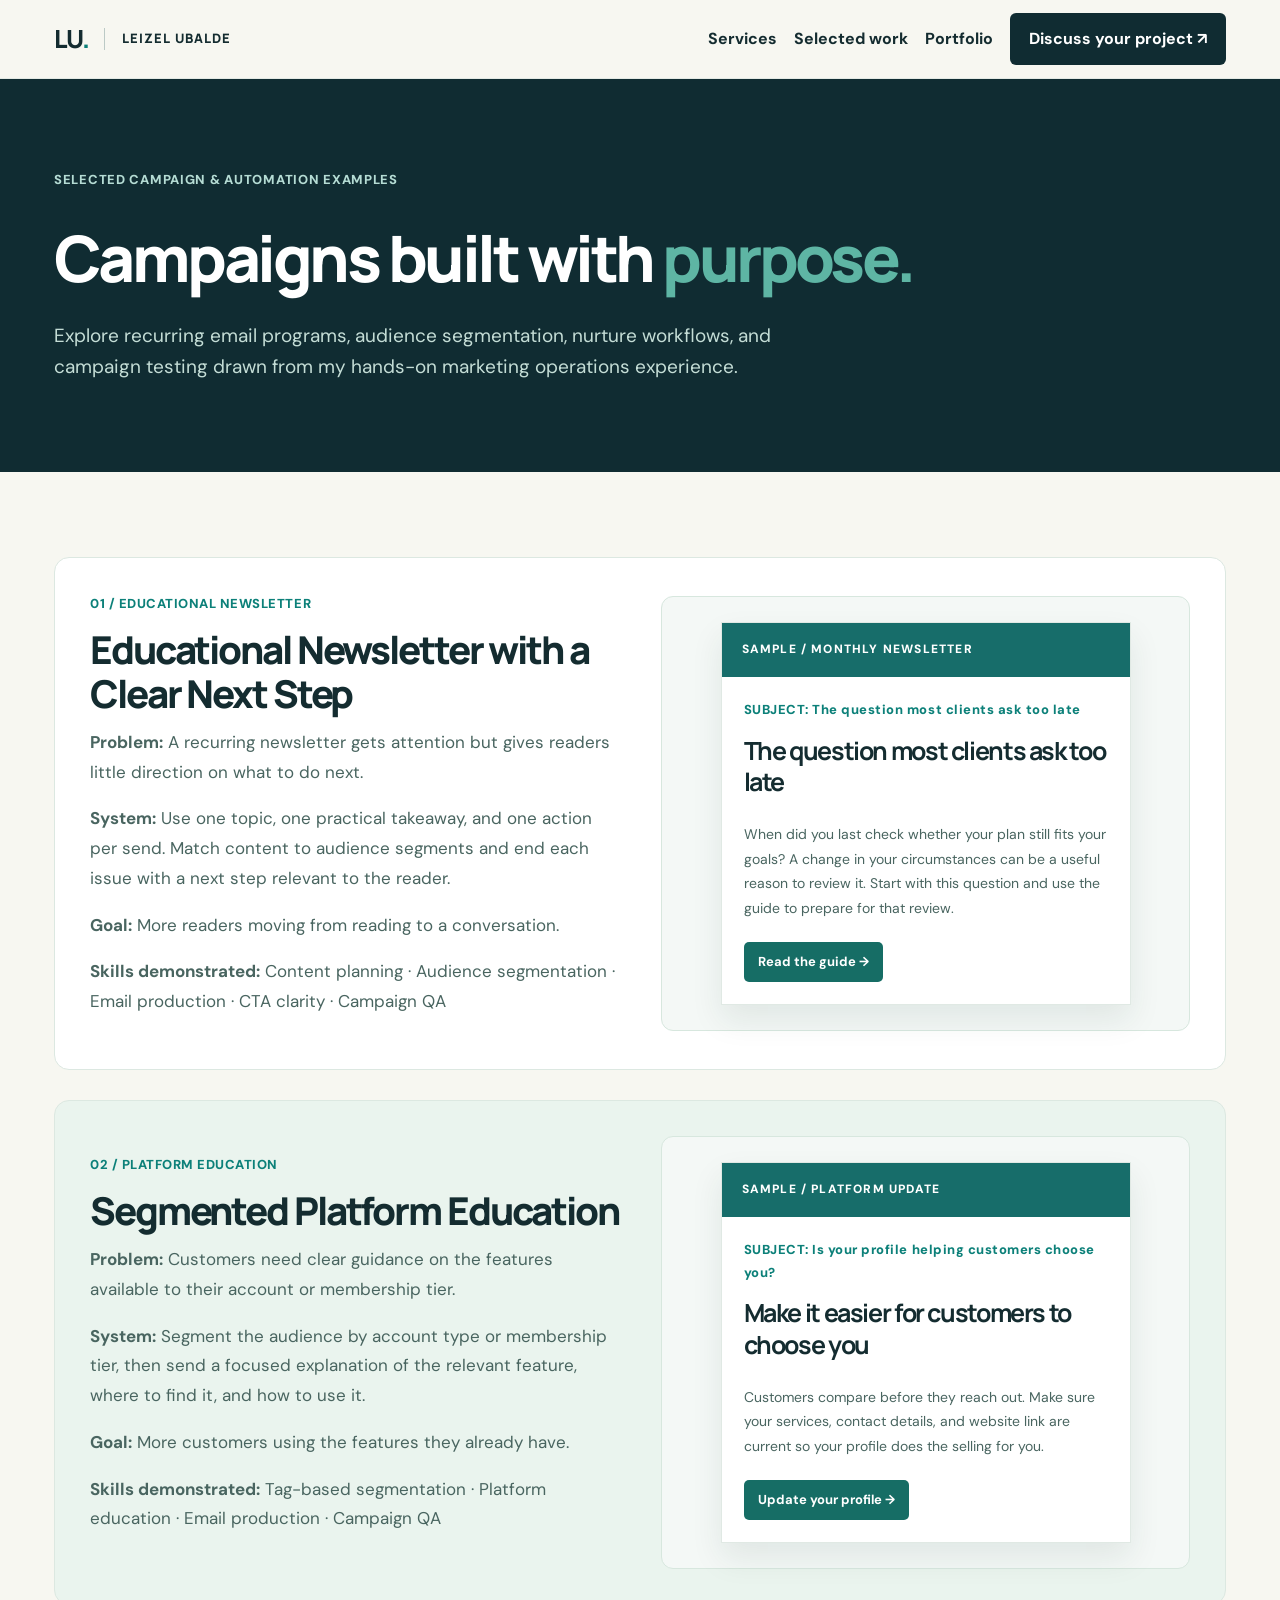
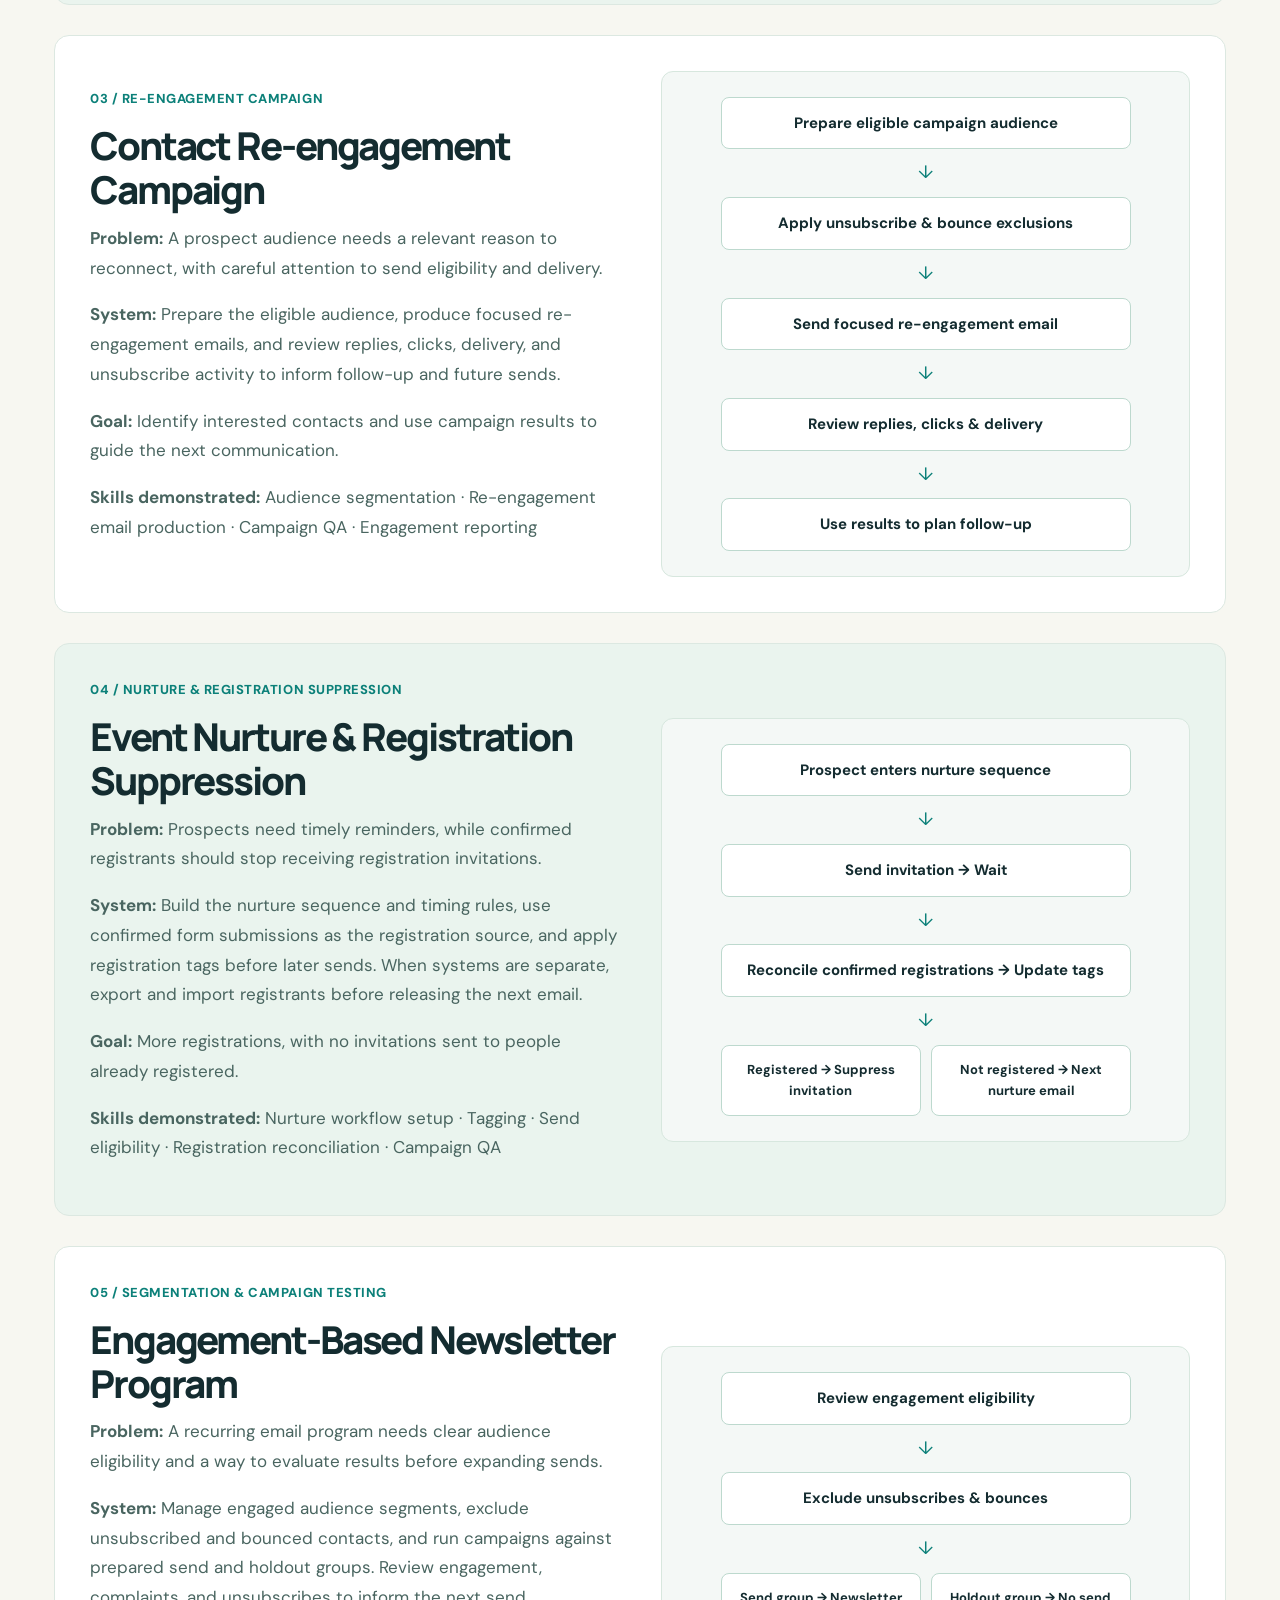
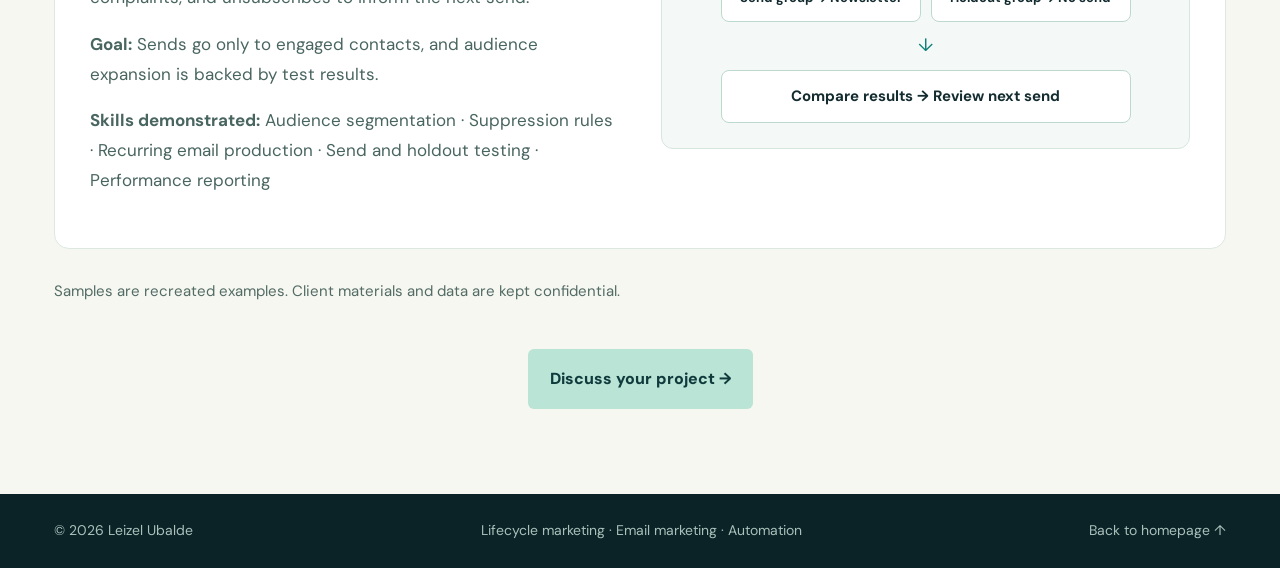
==== commit 7bc39993: "Use goal labels and align re-engagement example with confirmed work" ====
--- a/portfolio.html
+++ b/portfolio.html
@@ -1 +1 @@
-<!doctype html><html lang="en"><head><meta charset="utf-8"><meta name="viewport" content="width=device-width,initial-scale=1"><meta name="description" content="Email campaign, segmentation, nurture, and campaign testing portfolio examples by Leizel Ubalde."><title>Campaign Portfolio | Leizel Ubalde</title><link rel="icon" href="favicon.svg" type="image/svg+xml"><link rel="preconnect" href="https://fonts.googleapis.com"><link rel="preconnect" href="https://fonts.gstatic.com" crossorigin><link href="https://fonts.googleapis.com/css2?family=DM+Sans:wght@400;500;600;700&family=Manrope:wght@400;500;600;700;800&display=swap" rel="stylesheet"><link rel="stylesheet" href="styles.css"></head><body><header class="site-header"><div class="wrap nav"><a class="brand" href="index.html">LU<span class="brand-dot">.</span><span class="brand-name">LEIZEL UBALDE</span></a><nav aria-label="Main navigation"><a href="index.html#services">Services</a><a href="index.html#work">Selected work</a><a href="portfolio.html" aria-current="page">Portfolio</a><a class="nav-cta" href="https://docs.google.com/forms/d/e/1FAIpQLSfONw1o2_HvZQygLxeL57BWI8GHEEXWNvy_GHQLVHNqAqclEQ/viewform" target="_blank" rel="noopener noreferrer">Discuss your project ↗</a></nav></div></header><main><section class="portfolio-hero"><div class="wrap"><span class="eyebrow">SELECTED CAMPAIGN & AUTOMATION EXAMPLES</span><h1>Campaigns built with <em>purpose.</em></h1><p>Explore recurring email programs, audience segmentation, nurture workflows, and campaign testing drawn from my hands-on marketing operations experience.</p></div></section><section class="portfolio-gallery"><div class="wrap"><article class="portfolio-card"><div><p class="portfolio-meta">01 / EDUCATIONAL NEWSLETTER</p><h2>Educational Newsletter with a Clear Next Step</h2><p><strong>Problem:</strong> A recurring newsletter gets attention but gives readers little direction on what to do next.</p><p><strong>System:</strong> Use one topic, one practical takeaway, and one action per send. Match content to audience segments and end each issue with a next step relevant to the reader.</p><p><strong>Outcome:</strong> More readers moving from reading to a conversation.</p><p><strong>Skills demonstrated:</strong> Content planning · Audience segmentation · Email production · CTA clarity · Campaign QA</p></div><div class="portfolio-visual"><div class="portfolio-email"><div class="band">SAMPLE / MONTHLY NEWSLETTER</div><div class="mail-body"><p class="portfolio-meta">SUBJECT: The question most clients ask too late</p><h3>The question most clients ask too late</h3><p>When did you last check whether your plan still fits your goals? A change in your circumstances can be a useful reason to review it. Start with this question and use the guide to prepare for that review.</p><span class="fake-cta" aria-label="Sample email call to action">Read the guide →</span></div></div></div></article><article class="portfolio-card"><div><p class="portfolio-meta">02 / PLATFORM EDUCATION</p><h2>Segmented Platform Education</h2><p><strong>Problem:</strong> Customers need clear guidance on the features available to their account or membership tier.</p><p><strong>System:</strong> Segment the audience by account type or membership tier, then send a focused explanation of the relevant feature, where to find it, and how to use it.</p><p><strong>Outcome:</strong> More customers using the features they already have.</p><p><strong>Skills demonstrated:</strong> Tag-based segmentation · Platform education · Email production · Campaign QA</p></div><div class="portfolio-visual"><div class="portfolio-email"><div class="band">SAMPLE / PLATFORM UPDATE</div><div class="mail-body"><p class="portfolio-meta">SUBJECT: Is your profile helping customers choose you?</p><h3>Make it easier for customers to choose you</h3><p>Customers compare before they reach out. Make sure your services, contact details, and website link are current so your profile does the selling for you.</p><span class="fake-cta" aria-label="Sample email call to action">Update your profile →</span></div></div></div></article><article class="portfolio-card"><div><p class="portfolio-meta">03 / REACTIVATION</p><h2>Dormant Contact Reactivation</h2><p><strong>Problem:</strong> Inactive contacts need a relevant reason to re-engage, and regular sends need clear audience eligibility.</p><p><strong>System:</strong> Segment inactive contacts, send three timed emails with a useful reason to respond, and use engagement across the sequence to decide who returns to regular sends.</p><p><strong>Outcome:</strong> Bring engaged contacts back into regular sends and stop mailing contacts who don't respond.</p><p><strong>Skills demonstrated:</strong> Engagement segmentation · Nurture planning · Suppression rules · Campaign QA</p></div><div class="portfolio-visual"><div class="portfolio-logic"><div class="node">Inactive 90+ days</div><div class="arrow">↓</div><div class="node">Email 1 · Value reminder → Wait 4 days</div><div class="arrow">↓</div><div class="node">Email 2 · Useful resource → Wait 5 days</div><div class="arrow">↓</div><div class="node">Email 3 · Still interested?</div><div class="arrow">↓</div><div class="node">Review engagement across the sequence</div><div class="arrow">↓</div><div class="branches"><div class="node">Engaged → Tag active → Regular sends</div><div class="node">No response → Suppress regular sends</div></div></div></div></article><article class="portfolio-card"><div><p class="portfolio-meta">04 / NURTURE &amp; REGISTRATION SUPPRESSION</p><h2>Event Nurture &amp; Registration Suppression</h2><p><strong>Problem:</strong> Prospects need timely reminders, while confirmed registrants should stop receiving registration invitations.</p><p><strong>System:</strong> Build the nurture sequence and timing rules, use confirmed form submissions as the registration source, and apply registration tags before later sends. When systems are separate, export and import registrants before releasing the next email.</p><p><strong>Outcome:</strong> More registrations, with no invitations sent to people already registered.</p><p><strong>Skills demonstrated:</strong> Nurture workflow setup · Tagging · Send eligibility · Registration reconciliation · Campaign QA</p></div><div class="portfolio-visual"><div class="portfolio-logic"><div class="node">Prospect enters nurture sequence</div><div class="arrow">↓</div><div class="node">Send invitation → Wait</div><div class="arrow">↓</div><div class="node">Reconcile confirmed registrations → Update tags</div><div class="arrow">↓</div><div class="branches"><div class="node">Registered → Suppress invitation</div><div class="node">Not registered → Next nurture email</div></div></div></div></article><article class="portfolio-card"><div><p class="portfolio-meta">05 / SEGMENTATION &amp; CAMPAIGN TESTING</p><h2>Engagement-Based Newsletter Program</h2><p><strong>Problem:</strong> A recurring email program needs clear audience eligibility and a way to evaluate results before expanding sends.</p><p><strong>System:</strong> Manage engaged audience segments, exclude unsubscribed and bounced contacts, and run campaigns against prepared send and holdout groups. Review engagement, complaints, and unsubscribes to inform the next send.</p><p><strong>Outcome:</strong> Sends go only to engaged contacts, and audience expansion is backed by test results.</p><p><strong>Skills demonstrated:</strong> Audience segmentation · Suppression rules · Recurring email production · Send and holdout testing · Performance reporting</p></div><div class="portfolio-visual"><div class="portfolio-logic"><div class="node">Review engagement eligibility</div><div class="arrow">↓</div><div class="node">Exclude unsubscribes &amp; bounces</div><div class="arrow">↓</div><div class="branches"><div class="node">Send group → Newsletter</div><div class="node">Holdout group → No send</div></div><div class="arrow">↓</div><div class="node">Compare results → Review next send</div></div></div></article><p class="sample-note">Samples are recreated examples. Client materials and data are kept confidential.</p><div style="text-align:center;margin-top:45px"><a class="btn primary" href="https://docs.google.com/forms/d/e/1FAIpQLSfONw1o2_HvZQygLxeL57BWI8GHEEXWNvy_GHQLVHNqAqclEQ/viewform" target="_blank" rel="noopener noreferrer">Discuss your project →</a></div></div></section></main><footer><div class="wrap footer-inner"><span>© 2026 Leizel Ubalde</span><span>Lifecycle marketing · Email marketing · Automation</span><a href="index.html">Back to homepage ↑</a></div></footer></body></html>+<!doctype html><html lang="en"><head><meta charset="utf-8"><meta name="viewport" content="width=device-width,initial-scale=1"><meta name="description" content="Email campaign, segmentation, nurture, and campaign testing portfolio examples by Leizel Ubalde."><meta property="og:title" content="Campaign Portfolio | Leizel Ubalde"><meta property="og:description" content="Email campaign, segmentation, nurture, and campaign testing examples by Leizel Ubalde."><meta property="og:type" content="website"><meta content="https://leizelubalde.github.io/portfolio.html" property="og:url"/><meta content="https://leizelubalde.github.io/assets/og-image.jpg" property="og:image"/><meta content="1200" property="og:image:width"/><meta content="630" property="og:image:height"/><meta content="Leizel Ubalde, Lifecycle Marketing and Automation: Make every lead count." property="og:image:alt"/><meta content="https://leizelubalde.github.io/assets/og-image.jpg" name="twitter:image"/><meta name="twitter:card" content="summary_large_image"><title>Campaign Portfolio | Leizel Ubalde</title><link rel="icon" href="favicon.svg" type="image/svg+xml"><link rel="preconnect" href="https://fonts.googleapis.com"><link rel="preconnect" href="https://fonts.gstatic.com" crossorigin><link href="https://fonts.googleapis.com/css2?family=DM+Sans:wght@400;500;600;700&family=Manrope:wght@400;500;600;700;800&display=swap" rel="stylesheet"><link rel="stylesheet" href="styles.css"></head><body><header class="site-header"><div class="wrap nav"><a class="brand" href="index.html">LU<span class="brand-dot">.</span><span class="brand-name">LEIZEL UBALDE</span></a><nav aria-label="Main navigation"><a href="index.html#services">Services</a><a href="index.html#work">Selected work</a><a href="portfolio.html" aria-current="page">Portfolio</a><a class="nav-cta" href="https://docs.google.com/forms/d/e/1FAIpQLSfONw1o2_HvZQygLxeL57BWI8GHEEXWNvy_GHQLVHNqAqclEQ/viewform" target="_blank" rel="noopener noreferrer">Discuss your project ↗</a></nav></div></header><main><section class="portfolio-hero"><div class="wrap"><span class="eyebrow">SELECTED CAMPAIGN & AUTOMATION EXAMPLES</span><h1>Campaigns built with <em>purpose.</em></h1><p>Explore recurring email programs, audience segmentation, nurture workflows, and campaign testing drawn from my hands-on marketing operations experience.</p></div></section><section class="portfolio-gallery"><div class="wrap"><article class="portfolio-card"><div><p class="portfolio-meta">01 / EDUCATIONAL NEWSLETTER</p><h2>Educational Newsletter with a Clear Next Step</h2><p><strong>Problem:</strong> A recurring newsletter gets attention but gives readers little direction on what to do next.</p><p><strong>System:</strong> Use one topic, one practical takeaway, and one action per send. Match content to audience segments and end each issue with a next step relevant to the reader.</p><p><strong>Goal:</strong> More readers moving from reading to a conversation.</p><p><strong>Skills demonstrated:</strong> Content planning · Audience segmentation · Email production · CTA clarity · Campaign QA</p></div><div class="portfolio-visual"><div class="portfolio-email"><div class="band">SAMPLE / MONTHLY NEWSLETTER</div><div class="mail-body"><p class="portfolio-meta">SUBJECT: The question most clients ask too late</p><h3>The question most clients ask too late</h3><p>When did you last check whether your plan still fits your goals? A change in your circumstances can be a useful reason to review it. Start with this question and use the guide to prepare for that review.</p><span class="fake-cta" aria-label="Sample email call to action">Read the guide →</span></div></div></div></article><article class="portfolio-card"><div><p class="portfolio-meta">02 / PLATFORM EDUCATION</p><h2>Segmented Platform Education</h2><p><strong>Problem:</strong> Customers need clear guidance on the features available to their account or membership tier.</p><p><strong>System:</strong> Segment the audience by account type or membership tier, then send a focused explanation of the relevant feature, where to find it, and how to use it.</p><p><strong>Goal:</strong> More customers using the features they already have.</p><p><strong>Skills demonstrated:</strong> Tag-based segmentation · Platform education · Email production · Campaign QA</p></div><div class="portfolio-visual"><div class="portfolio-email"><div class="band">SAMPLE / PLATFORM UPDATE</div><div class="mail-body"><p class="portfolio-meta">SUBJECT: Is your profile helping customers choose you?</p><h3>Make it easier for customers to choose you</h3><p>Customers compare before they reach out. Make sure your services, contact details, and website link are current so your profile does the selling for you.</p><span class="fake-cta" aria-label="Sample email call to action">Update your profile →</span></div></div></div></article><article class="portfolio-card"><div><p class="portfolio-meta">03 / RE-ENGAGEMENT CAMPAIGN</p><h2>Contact Re-engagement Campaign</h2><p><strong>Problem:</strong> A prospect audience needs a relevant reason to reconnect, with careful attention to send eligibility and delivery.</p><p><strong>System:</strong> Prepare the eligible audience, produce focused re-engagement emails, and review replies, clicks, delivery, and unsubscribe activity to inform follow-up and future sends.</p><p><strong>Goal:</strong> Identify interested contacts and use campaign results to guide the next communication.</p><p><strong>Skills demonstrated:</strong> Audience segmentation · Re-engagement email production · Campaign QA · Engagement reporting</p></div><div class="portfolio-visual"><div class="portfolio-logic"><div class="node">Prepare eligible campaign audience</div><div class="arrow">↓</div><div class="node">Apply unsubscribe &amp; bounce exclusions</div><div class="arrow">↓</div><div class="node">Send focused re-engagement email</div><div class="arrow">↓</div><div class="node">Review replies, clicks &amp; delivery</div><div class="arrow">↓</div><div class="node">Use results to plan follow-up</div></div></div></article><article class="portfolio-card"><div><p class="portfolio-meta">04 / NURTURE &amp; REGISTRATION SUPPRESSION</p><h2>Event Nurture &amp; Registration Suppression</h2><p><strong>Problem:</strong> Prospects need timely reminders, while confirmed registrants should stop receiving registration invitations.</p><p><strong>System:</strong> Build the nurture sequence and timing rules, use confirmed form submissions as the registration source, and apply registration tags before later sends. When systems are separate, export and import registrants before releasing the next email.</p><p><strong>Goal:</strong> More registrations, with no invitations sent to people already registered.</p><p><strong>Skills demonstrated:</strong> Nurture workflow setup · Tagging · Send eligibility · Registration reconciliation · Campaign QA</p></div><div class="portfolio-visual"><div class="portfolio-logic"><div class="node">Prospect enters nurture sequence</div><div class="arrow">↓</div><div class="node">Send invitation → Wait</div><div class="arrow">↓</div><div class="node">Reconcile confirmed registrations → Update tags</div><div class="arrow">↓</div><div class="branches"><div class="node">Registered → Suppress invitation</div><div class="node">Not registered → Next nurture email</div></div></div></div></article><article class="portfolio-card"><div><p class="portfolio-meta">05 / SEGMENTATION &amp; CAMPAIGN TESTING</p><h2>Engagement-Based Newsletter Program</h2><p><strong>Problem:</strong> A recurring email program needs clear audience eligibility and a way to evaluate results before expanding sends.</p><p><strong>System:</strong> Manage engaged audience segments, exclude unsubscribed and bounced contacts, and run campaigns against prepared send and holdout groups. Review engagement, complaints, and unsubscribes to inform the next send.</p><p><strong>Goal:</strong> Sends go only to engaged contacts, and audience expansion is backed by test results.</p><p><strong>Skills demonstrated:</strong> Audience segmentation · Suppression rules · Recurring email production · Send and holdout testing · Performance reporting</p></div><div class="portfolio-visual"><div class="portfolio-logic"><div class="node">Review engagement eligibility</div><div class="arrow">↓</div><div class="node">Exclude unsubscribes &amp; bounces</div><div class="arrow">↓</div><div class="branches"><div class="node">Send group → Newsletter</div><div class="node">Holdout group → No send</div></div><div class="arrow">↓</div><div class="node">Compare results → Review next send</div></div></div></article><p class="sample-note">Samples are recreated examples. Client materials and data are kept confidential.</p><div style="text-align:center;margin-top:45px"><a class="btn primary" href="https://docs.google.com/forms/d/e/1FAIpQLSfONw1o2_HvZQygLxeL57BWI8GHEEXWNvy_GHQLVHNqAqclEQ/viewform" target="_blank" rel="noopener noreferrer">Discuss your project →</a></div></div></section></main><footer><div class="wrap footer-inner"><span>© 2026 Leizel Ubalde</span><span>Lifecycle marketing · Email marketing · Automation</span><a href="index.html">Back to homepage ↑</a></div></footer></body></html>
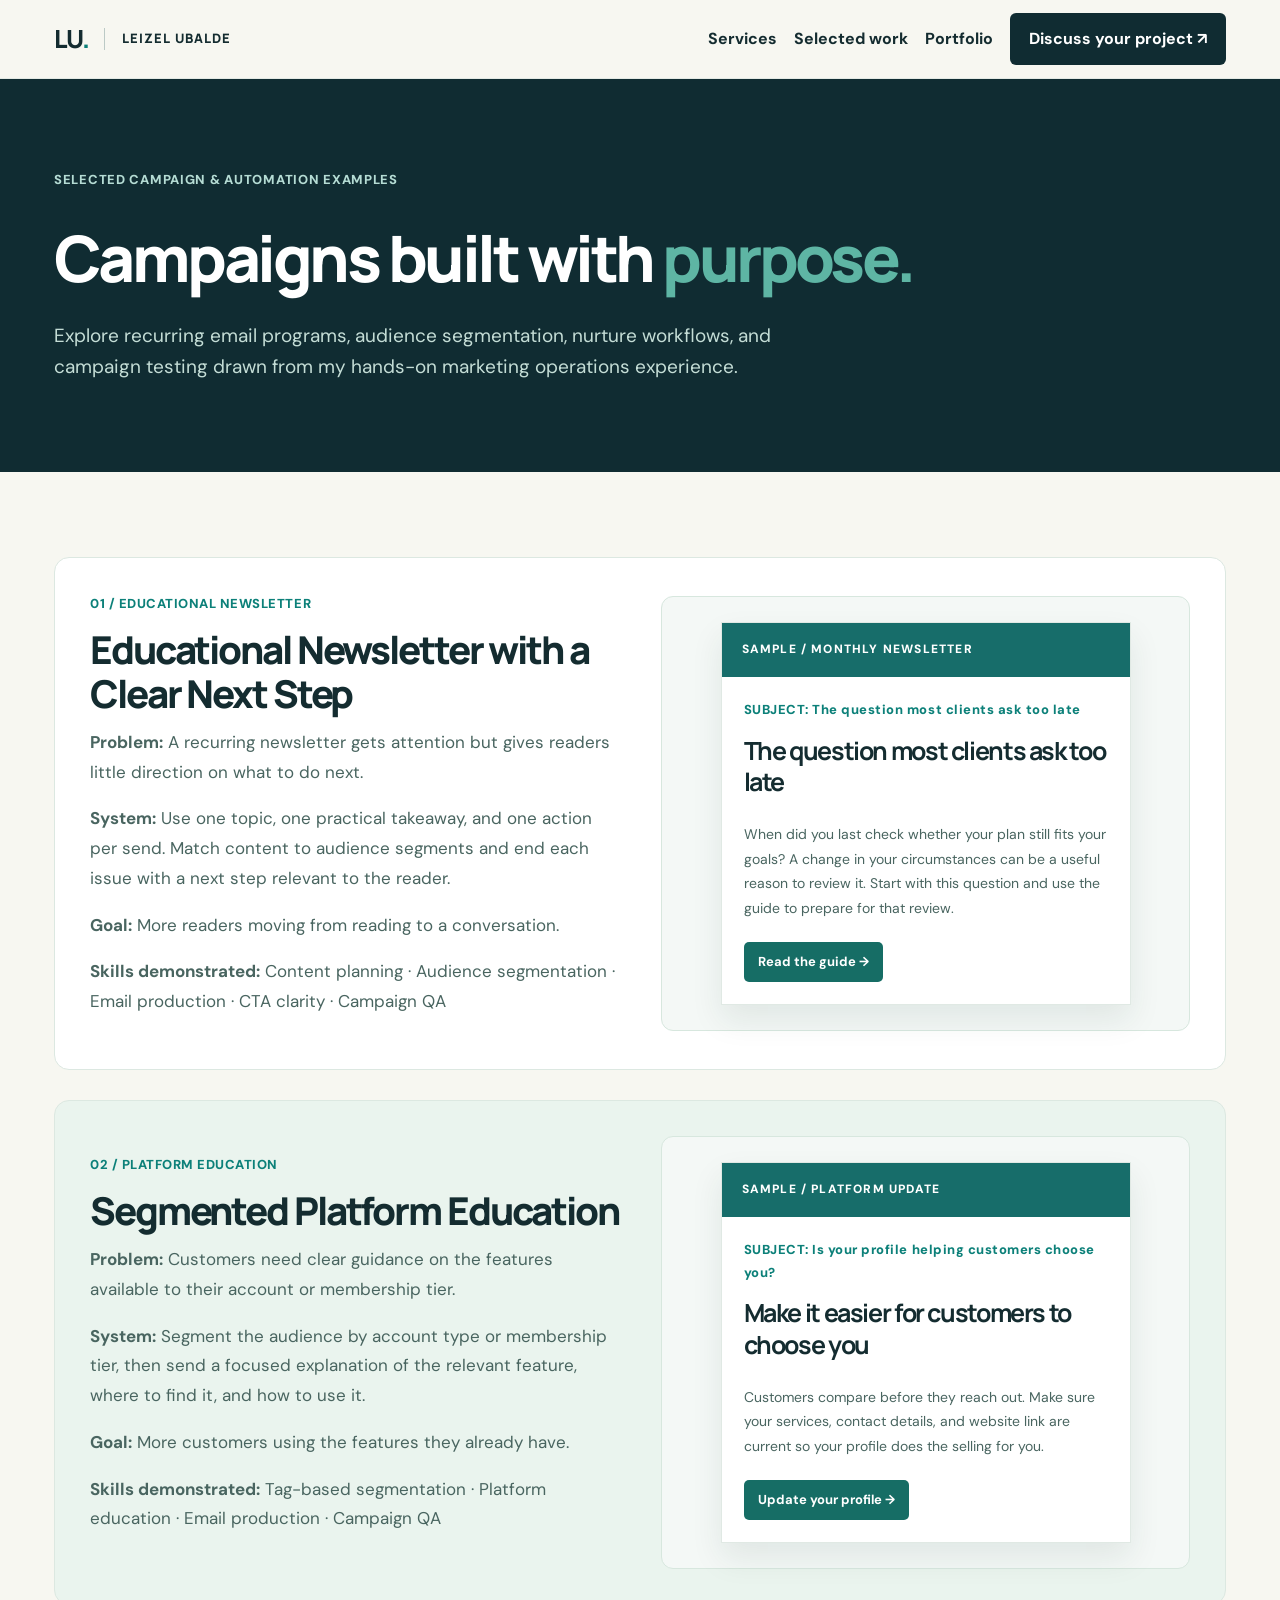
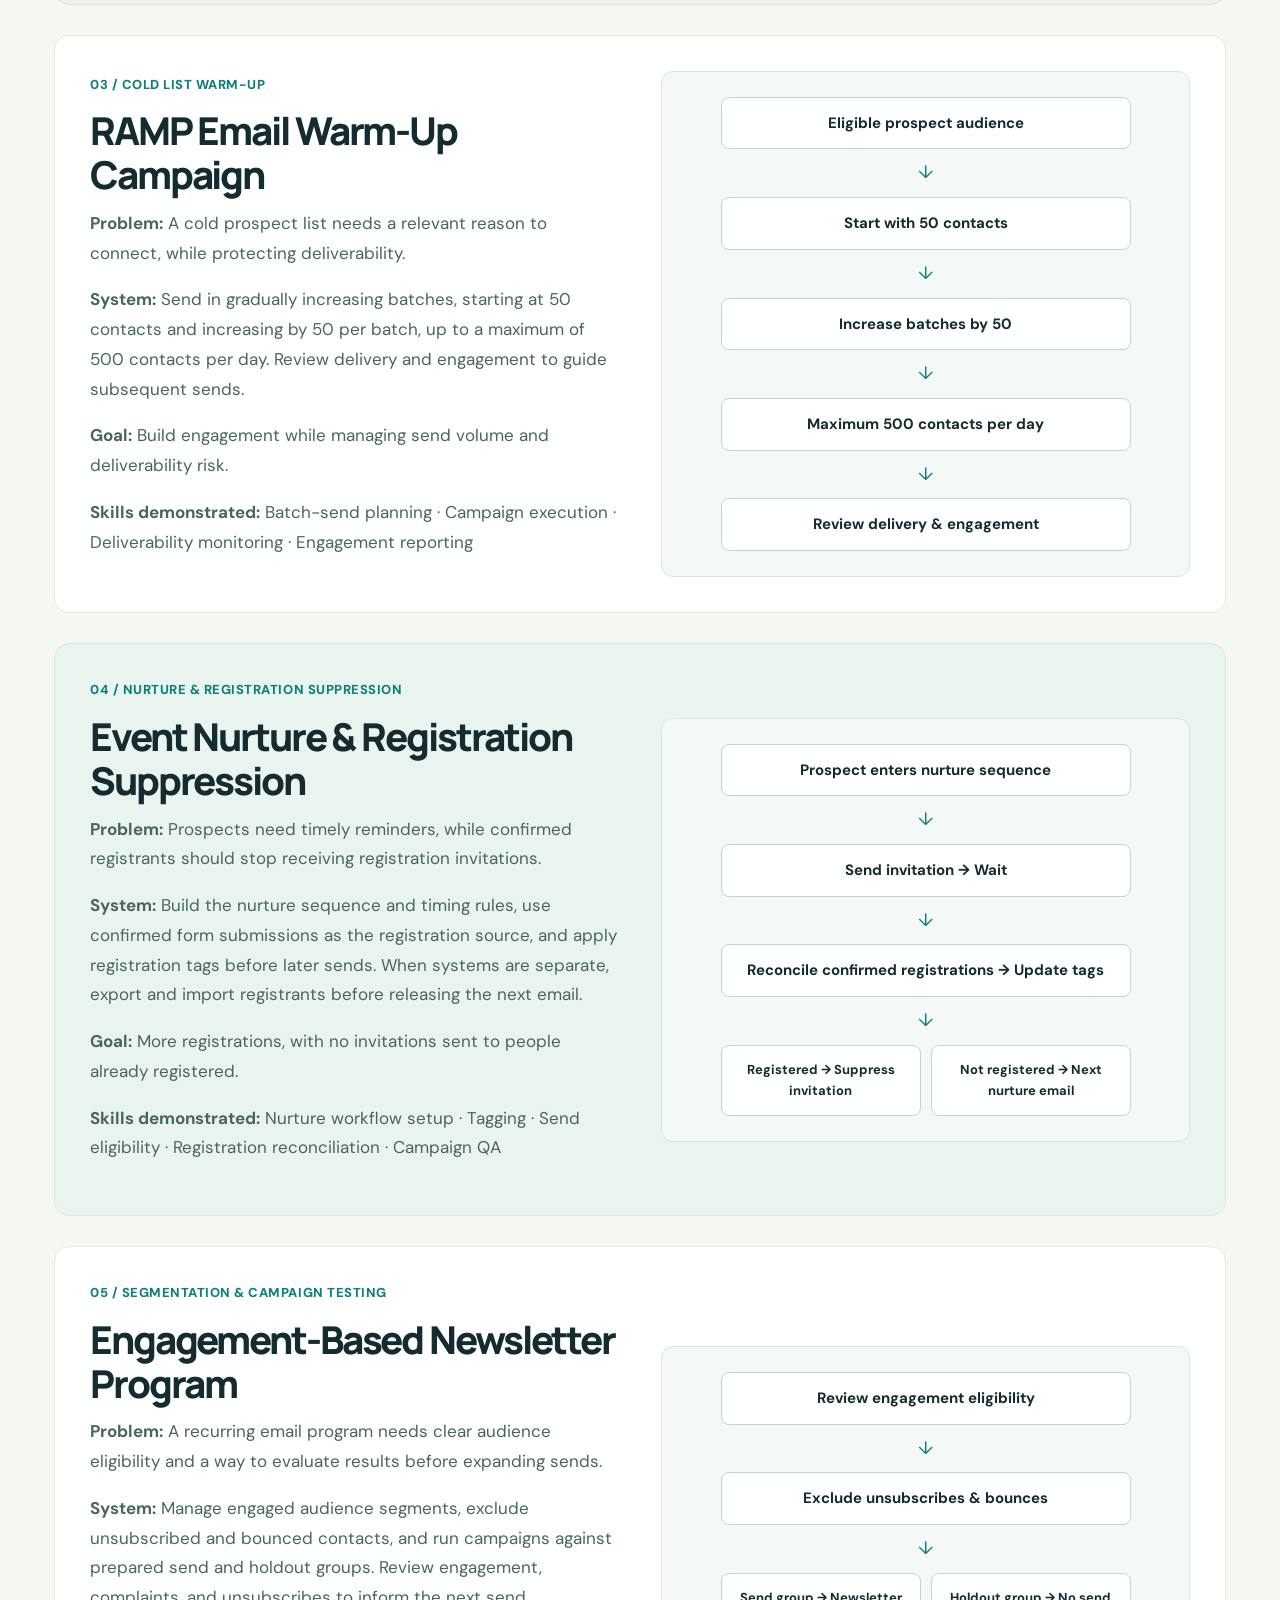
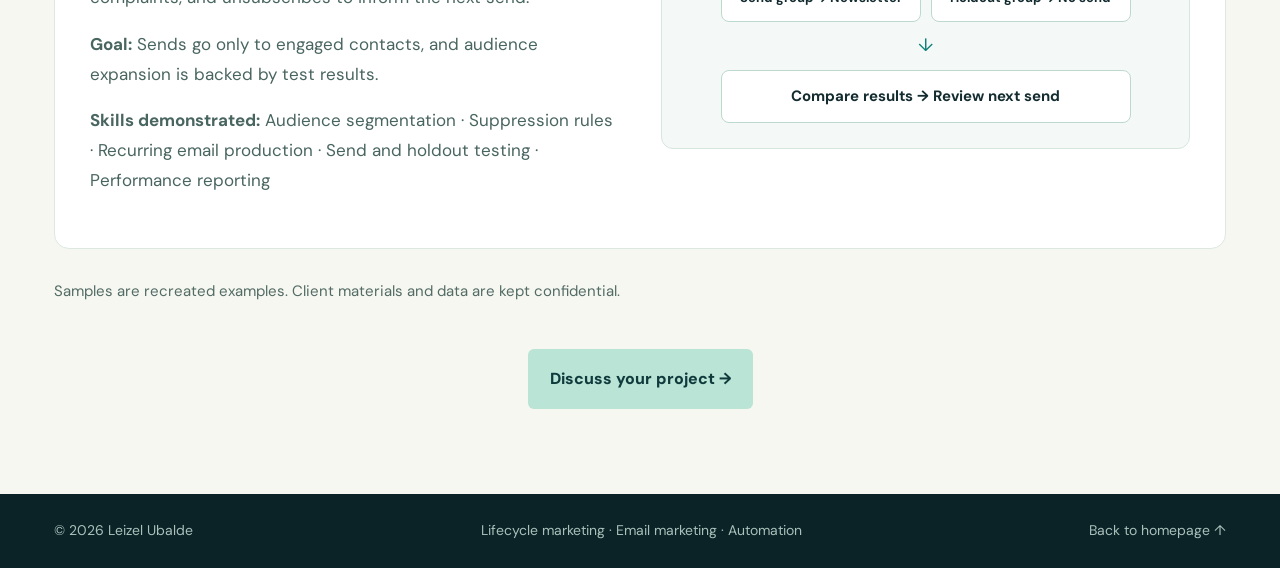
==== commit 382bcdbd: "Show confirmed RAMP batch warm-up process in portfolio sample 03" ====
--- a/portfolio.html
+++ b/portfolio.html
@@ -1 +1 @@
-<!doctype html><html lang="en"><head><meta charset="utf-8"><meta name="viewport" content="width=device-width,initial-scale=1"><meta name="description" content="Email campaign, segmentation, nurture, and campaign testing portfolio examples by Leizel Ubalde."><meta property="og:title" content="Campaign Portfolio | Leizel Ubalde"><meta property="og:description" content="Email campaign, segmentation, nurture, and campaign testing examples by Leizel Ubalde."><meta property="og:type" content="website"><meta content="https://leizelubalde.github.io/portfolio.html" property="og:url"/><meta content="https://leizelubalde.github.io/assets/og-image.jpg" property="og:image"/><meta content="1200" property="og:image:width"/><meta content="630" property="og:image:height"/><meta content="Leizel Ubalde, Lifecycle Marketing and Automation: Make every lead count." property="og:image:alt"/><meta content="https://leizelubalde.github.io/assets/og-image.jpg" name="twitter:image"/><meta name="twitter:card" content="summary_large_image"><title>Campaign Portfolio | Leizel Ubalde</title><link rel="icon" href="favicon.svg" type="image/svg+xml"><link rel="preconnect" href="https://fonts.googleapis.com"><link rel="preconnect" href="https://fonts.gstatic.com" crossorigin><link href="https://fonts.googleapis.com/css2?family=DM+Sans:wght@400;500;600;700&family=Manrope:wght@400;500;600;700;800&display=swap" rel="stylesheet"><link rel="stylesheet" href="styles.css"></head><body><header class="site-header"><div class="wrap nav"><a class="brand" href="index.html">LU<span class="brand-dot">.</span><span class="brand-name">LEIZEL UBALDE</span></a><nav aria-label="Main navigation"><a href="index.html#services">Services</a><a href="index.html#work">Selected work</a><a href="portfolio.html" aria-current="page">Portfolio</a><a class="nav-cta" href="https://docs.google.com/forms/d/e/1FAIpQLSfONw1o2_HvZQygLxeL57BWI8GHEEXWNvy_GHQLVHNqAqclEQ/viewform" target="_blank" rel="noopener noreferrer">Discuss your project ↗</a></nav></div></header><main><section class="portfolio-hero"><div class="wrap"><span class="eyebrow">SELECTED CAMPAIGN & AUTOMATION EXAMPLES</span><h1>Campaigns built with <em>purpose.</em></h1><p>Explore recurring email programs, audience segmentation, nurture workflows, and campaign testing drawn from my hands-on marketing operations experience.</p></div></section><section class="portfolio-gallery"><div class="wrap"><article class="portfolio-card"><div><p class="portfolio-meta">01 / EDUCATIONAL NEWSLETTER</p><h2>Educational Newsletter with a Clear Next Step</h2><p><strong>Problem:</strong> A recurring newsletter gets attention but gives readers little direction on what to do next.</p><p><strong>System:</strong> Use one topic, one practical takeaway, and one action per send. Match content to audience segments and end each issue with a next step relevant to the reader.</p><p><strong>Goal:</strong> More readers moving from reading to a conversation.</p><p><strong>Skills demonstrated:</strong> Content planning · Audience segmentation · Email production · CTA clarity · Campaign QA</p></div><div class="portfolio-visual"><div class="portfolio-email"><div class="band">SAMPLE / MONTHLY NEWSLETTER</div><div class="mail-body"><p class="portfolio-meta">SUBJECT: The question most clients ask too late</p><h3>The question most clients ask too late</h3><p>When did you last check whether your plan still fits your goals? A change in your circumstances can be a useful reason to review it. Start with this question and use the guide to prepare for that review.</p><span class="fake-cta" aria-label="Sample email call to action">Read the guide →</span></div></div></div></article><article class="portfolio-card"><div><p class="portfolio-meta">02 / PLATFORM EDUCATION</p><h2>Segmented Platform Education</h2><p><strong>Problem:</strong> Customers need clear guidance on the features available to their account or membership tier.</p><p><strong>System:</strong> Segment the audience by account type or membership tier, then send a focused explanation of the relevant feature, where to find it, and how to use it.</p><p><strong>Goal:</strong> More customers using the features they already have.</p><p><strong>Skills demonstrated:</strong> Tag-based segmentation · Platform education · Email production · Campaign QA</p></div><div class="portfolio-visual"><div class="portfolio-email"><div class="band">SAMPLE / PLATFORM UPDATE</div><div class="mail-body"><p class="portfolio-meta">SUBJECT: Is your profile helping customers choose you?</p><h3>Make it easier for customers to choose you</h3><p>Customers compare before they reach out. Make sure your services, contact details, and website link are current so your profile does the selling for you.</p><span class="fake-cta" aria-label="Sample email call to action">Update your profile →</span></div></div></div></article><article class="portfolio-card"><div><p class="portfolio-meta">03 / RE-ENGAGEMENT CAMPAIGN</p><h2>Contact Re-engagement Campaign</h2><p><strong>Problem:</strong> A prospect audience needs a relevant reason to reconnect, with careful attention to send eligibility and delivery.</p><p><strong>System:</strong> Prepare the eligible audience, produce focused re-engagement emails, and review replies, clicks, delivery, and unsubscribe activity to inform follow-up and future sends.</p><p><strong>Goal:</strong> Identify interested contacts and use campaign results to guide the next communication.</p><p><strong>Skills demonstrated:</strong> Audience segmentation · Re-engagement email production · Campaign QA · Engagement reporting</p></div><div class="portfolio-visual"><div class="portfolio-logic"><div class="node">Prepare eligible campaign audience</div><div class="arrow">↓</div><div class="node">Apply unsubscribe &amp; bounce exclusions</div><div class="arrow">↓</div><div class="node">Send focused re-engagement email</div><div class="arrow">↓</div><div class="node">Review replies, clicks &amp; delivery</div><div class="arrow">↓</div><div class="node">Use results to plan follow-up</div></div></div></article><article class="portfolio-card"><div><p class="portfolio-meta">04 / NURTURE &amp; REGISTRATION SUPPRESSION</p><h2>Event Nurture &amp; Registration Suppression</h2><p><strong>Problem:</strong> Prospects need timely reminders, while confirmed registrants should stop receiving registration invitations.</p><p><strong>System:</strong> Build the nurture sequence and timing rules, use confirmed form submissions as the registration source, and apply registration tags before later sends. When systems are separate, export and import registrants before releasing the next email.</p><p><strong>Goal:</strong> More registrations, with no invitations sent to people already registered.</p><p><strong>Skills demonstrated:</strong> Nurture workflow setup · Tagging · Send eligibility · Registration reconciliation · Campaign QA</p></div><div class="portfolio-visual"><div class="portfolio-logic"><div class="node">Prospect enters nurture sequence</div><div class="arrow">↓</div><div class="node">Send invitation → Wait</div><div class="arrow">↓</div><div class="node">Reconcile confirmed registrations → Update tags</div><div class="arrow">↓</div><div class="branches"><div class="node">Registered → Suppress invitation</div><div class="node">Not registered → Next nurture email</div></div></div></div></article><article class="portfolio-card"><div><p class="portfolio-meta">05 / SEGMENTATION &amp; CAMPAIGN TESTING</p><h2>Engagement-Based Newsletter Program</h2><p><strong>Problem:</strong> A recurring email program needs clear audience eligibility and a way to evaluate results before expanding sends.</p><p><strong>System:</strong> Manage engaged audience segments, exclude unsubscribed and bounced contacts, and run campaigns against prepared send and holdout groups. Review engagement, complaints, and unsubscribes to inform the next send.</p><p><strong>Goal:</strong> Sends go only to engaged contacts, and audience expansion is backed by test results.</p><p><strong>Skills demonstrated:</strong> Audience segmentation · Suppression rules · Recurring email production · Send and holdout testing · Performance reporting</p></div><div class="portfolio-visual"><div class="portfolio-logic"><div class="node">Review engagement eligibility</div><div class="arrow">↓</div><div class="node">Exclude unsubscribes &amp; bounces</div><div class="arrow">↓</div><div class="branches"><div class="node">Send group → Newsletter</div><div class="node">Holdout group → No send</div></div><div class="arrow">↓</div><div class="node">Compare results → Review next send</div></div></div></article><p class="sample-note">Samples are recreated examples. Client materials and data are kept confidential.</p><div style="text-align:center;margin-top:45px"><a class="btn primary" href="https://docs.google.com/forms/d/e/1FAIpQLSfONw1o2_HvZQygLxeL57BWI8GHEEXWNvy_GHQLVHNqAqclEQ/viewform" target="_blank" rel="noopener noreferrer">Discuss your project →</a></div></div></section></main><footer><div class="wrap footer-inner"><span>© 2026 Leizel Ubalde</span><span>Lifecycle marketing · Email marketing · Automation</span><a href="index.html">Back to homepage ↑</a></div></footer></body></html>+<!doctype html><html lang="en"><head><meta charset="utf-8"><meta name="viewport" content="width=device-width,initial-scale=1"><meta name="description" content="Email campaign, segmentation, nurture, and campaign testing portfolio examples by Leizel Ubalde."><meta property="og:title" content="Campaign Portfolio | Leizel Ubalde"><meta property="og:description" content="Email campaign, segmentation, nurture, and campaign testing examples by Leizel Ubalde."><meta property="og:type" content="website"><meta content="https://leizelubalde.github.io/portfolio.html" property="og:url"/><meta content="https://leizelubalde.github.io/assets/og-image.jpg" property="og:image"/><meta content="1200" property="og:image:width"/><meta content="630" property="og:image:height"/><meta content="Leizel Ubalde, Lifecycle Marketing and Automation: Make every lead count." property="og:image:alt"/><meta content="https://leizelubalde.github.io/assets/og-image.jpg" name="twitter:image"/><meta name="twitter:card" content="summary_large_image"><title>Campaign Portfolio | Leizel Ubalde</title><link rel="icon" href="favicon.svg" type="image/svg+xml"><link rel="preconnect" href="https://fonts.googleapis.com"><link rel="preconnect" href="https://fonts.gstatic.com" crossorigin><link href="https://fonts.googleapis.com/css2?family=DM+Sans:wght@400;500;600;700&family=Manrope:wght@400;500;600;700;800&display=swap" rel="stylesheet"><link rel="stylesheet" href="styles.css"></head><body><header class="site-header"><div class="wrap nav"><a class="brand" href="index.html">LU<span class="brand-dot">.</span><span class="brand-name">LEIZEL UBALDE</span></a><nav aria-label="Main navigation"><a href="index.html#services">Services</a><a href="index.html#work">Selected work</a><a href="portfolio.html" aria-current="page">Portfolio</a><a class="nav-cta" href="https://docs.google.com/forms/d/e/1FAIpQLSfONw1o2_HvZQygLxeL57BWI8GHEEXWNvy_GHQLVHNqAqclEQ/viewform" target="_blank" rel="noopener noreferrer">Discuss your project ↗</a></nav></div></header><main><section class="portfolio-hero"><div class="wrap"><span class="eyebrow">SELECTED CAMPAIGN & AUTOMATION EXAMPLES</span><h1>Campaigns built with <em>purpose.</em></h1><p>Explore recurring email programs, audience segmentation, nurture workflows, and campaign testing drawn from my hands-on marketing operations experience.</p></div></section><section class="portfolio-gallery"><div class="wrap"><article class="portfolio-card"><div><p class="portfolio-meta">01 / EDUCATIONAL NEWSLETTER</p><h2>Educational Newsletter with a Clear Next Step</h2><p><strong>Problem:</strong> A recurring newsletter gets attention but gives readers little direction on what to do next.</p><p><strong>System:</strong> Use one topic, one practical takeaway, and one action per send. Match content to audience segments and end each issue with a next step relevant to the reader.</p><p><strong>Goal:</strong> More readers moving from reading to a conversation.</p><p><strong>Skills demonstrated:</strong> Content planning · Audience segmentation · Email production · CTA clarity · Campaign QA</p></div><div class="portfolio-visual"><div class="portfolio-email"><div class="band">SAMPLE / MONTHLY NEWSLETTER</div><div class="mail-body"><p class="portfolio-meta">SUBJECT: The question most clients ask too late</p><h3>The question most clients ask too late</h3><p>When did you last check whether your plan still fits your goals? A change in your circumstances can be a useful reason to review it. Start with this question and use the guide to prepare for that review.</p><span class="fake-cta" aria-label="Sample email call to action">Read the guide →</span></div></div></div></article><article class="portfolio-card"><div><p class="portfolio-meta">02 / PLATFORM EDUCATION</p><h2>Segmented Platform Education</h2><p><strong>Problem:</strong> Customers need clear guidance on the features available to their account or membership tier.</p><p><strong>System:</strong> Segment the audience by account type or membership tier, then send a focused explanation of the relevant feature, where to find it, and how to use it.</p><p><strong>Goal:</strong> More customers using the features they already have.</p><p><strong>Skills demonstrated:</strong> Tag-based segmentation · Platform education · Email production · Campaign QA</p></div><div class="portfolio-visual"><div class="portfolio-email"><div class="band">SAMPLE / PLATFORM UPDATE</div><div class="mail-body"><p class="portfolio-meta">SUBJECT: Is your profile helping customers choose you?</p><h3>Make it easier for customers to choose you</h3><p>Customers compare before they reach out. Make sure your services, contact details, and website link are current so your profile does the selling for you.</p><span class="fake-cta" aria-label="Sample email call to action">Update your profile →</span></div></div></div></article><article class="portfolio-card"><div><p class="portfolio-meta">03 / COLD LIST WARM-UP</p><h2>RAMP Email Warm-Up Campaign</h2><p><strong>Problem:</strong> A cold prospect list needs a relevant reason to connect, while protecting deliverability.</p><p><strong>System:</strong> Send in gradually increasing batches, starting at 50 contacts and increasing by 50 per batch, up to a maximum of 500 contacts per day. Review delivery and engagement to guide subsequent sends.</p><p><strong>Goal:</strong> Build engagement while managing send volume and deliverability risk.</p><p><strong>Skills demonstrated:</strong> Batch-send planning · Campaign execution · Deliverability monitoring · Engagement reporting</p></div><div class="portfolio-visual"><div class="portfolio-logic"><div class="node">Eligible prospect audience</div><div class="arrow">↓</div><div class="node">Start with 50 contacts</div><div class="arrow">↓</div><div class="node">Increase batches by 50</div><div class="arrow">↓</div><div class="node">Maximum 500 contacts per day</div><div class="arrow">↓</div><div class="node">Review delivery &amp; engagement</div></div></div></article><article class="portfolio-card"><div><p class="portfolio-meta">04 / NURTURE &amp; REGISTRATION SUPPRESSION</p><h2>Event Nurture &amp; Registration Suppression</h2><p><strong>Problem:</strong> Prospects need timely reminders, while confirmed registrants should stop receiving registration invitations.</p><p><strong>System:</strong> Build the nurture sequence and timing rules, use confirmed form submissions as the registration source, and apply registration tags before later sends. When systems are separate, export and import registrants before releasing the next email.</p><p><strong>Goal:</strong> More registrations, with no invitations sent to people already registered.</p><p><strong>Skills demonstrated:</strong> Nurture workflow setup · Tagging · Send eligibility · Registration reconciliation · Campaign QA</p></div><div class="portfolio-visual"><div class="portfolio-logic"><div class="node">Prospect enters nurture sequence</div><div class="arrow">↓</div><div class="node">Send invitation → Wait</div><div class="arrow">↓</div><div class="node">Reconcile confirmed registrations → Update tags</div><div class="arrow">↓</div><div class="branches"><div class="node">Registered → Suppress invitation</div><div class="node">Not registered → Next nurture email</div></div></div></div></article><article class="portfolio-card"><div><p class="portfolio-meta">05 / SEGMENTATION &amp; CAMPAIGN TESTING</p><h2>Engagement-Based Newsletter Program</h2><p><strong>Problem:</strong> A recurring email program needs clear audience eligibility and a way to evaluate results before expanding sends.</p><p><strong>System:</strong> Manage engaged audience segments, exclude unsubscribed and bounced contacts, and run campaigns against prepared send and holdout groups. Review engagement, complaints, and unsubscribes to inform the next send.</p><p><strong>Goal:</strong> Sends go only to engaged contacts, and audience expansion is backed by test results.</p><p><strong>Skills demonstrated:</strong> Audience segmentation · Suppression rules · Recurring email production · Send and holdout testing · Performance reporting</p></div><div class="portfolio-visual"><div class="portfolio-logic"><div class="node">Review engagement eligibility</div><div class="arrow">↓</div><div class="node">Exclude unsubscribes &amp; bounces</div><div class="arrow">↓</div><div class="branches"><div class="node">Send group → Newsletter</div><div class="node">Holdout group → No send</div></div><div class="arrow">↓</div><div class="node">Compare results → Review next send</div></div></div></article><p class="sample-note">Samples are recreated examples. Client materials and data are kept confidential.</p><div style="text-align:center;margin-top:45px"><a class="btn primary" href="https://docs.google.com/forms/d/e/1FAIpQLSfONw1o2_HvZQygLxeL57BWI8GHEEXWNvy_GHQLVHNqAqclEQ/viewform" target="_blank" rel="noopener noreferrer">Discuss your project →</a></div></div></section></main><footer><div class="wrap footer-inner"><span>© 2026 Leizel Ubalde</span><span>Lifecycle marketing · Email marketing · Automation</span><a href="index.html">Back to homepage ↑</a></div></footer></body></html>
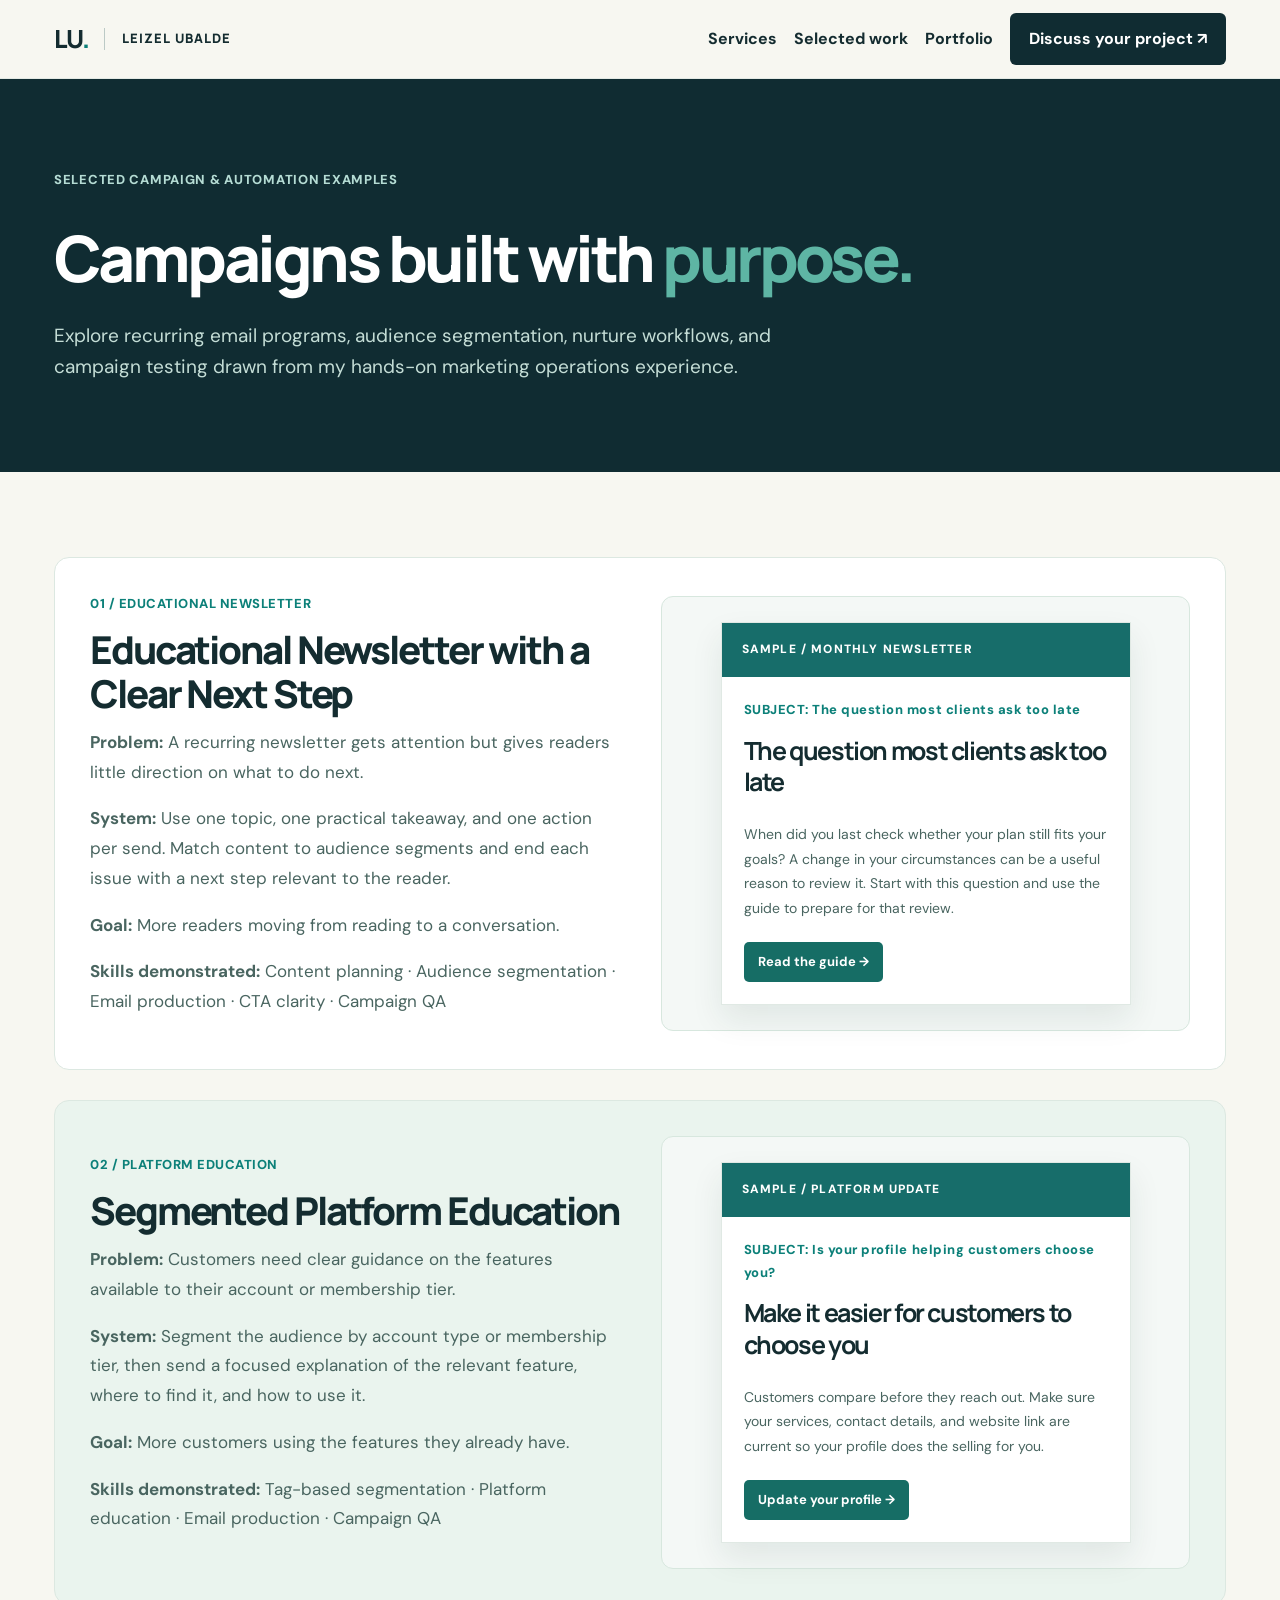
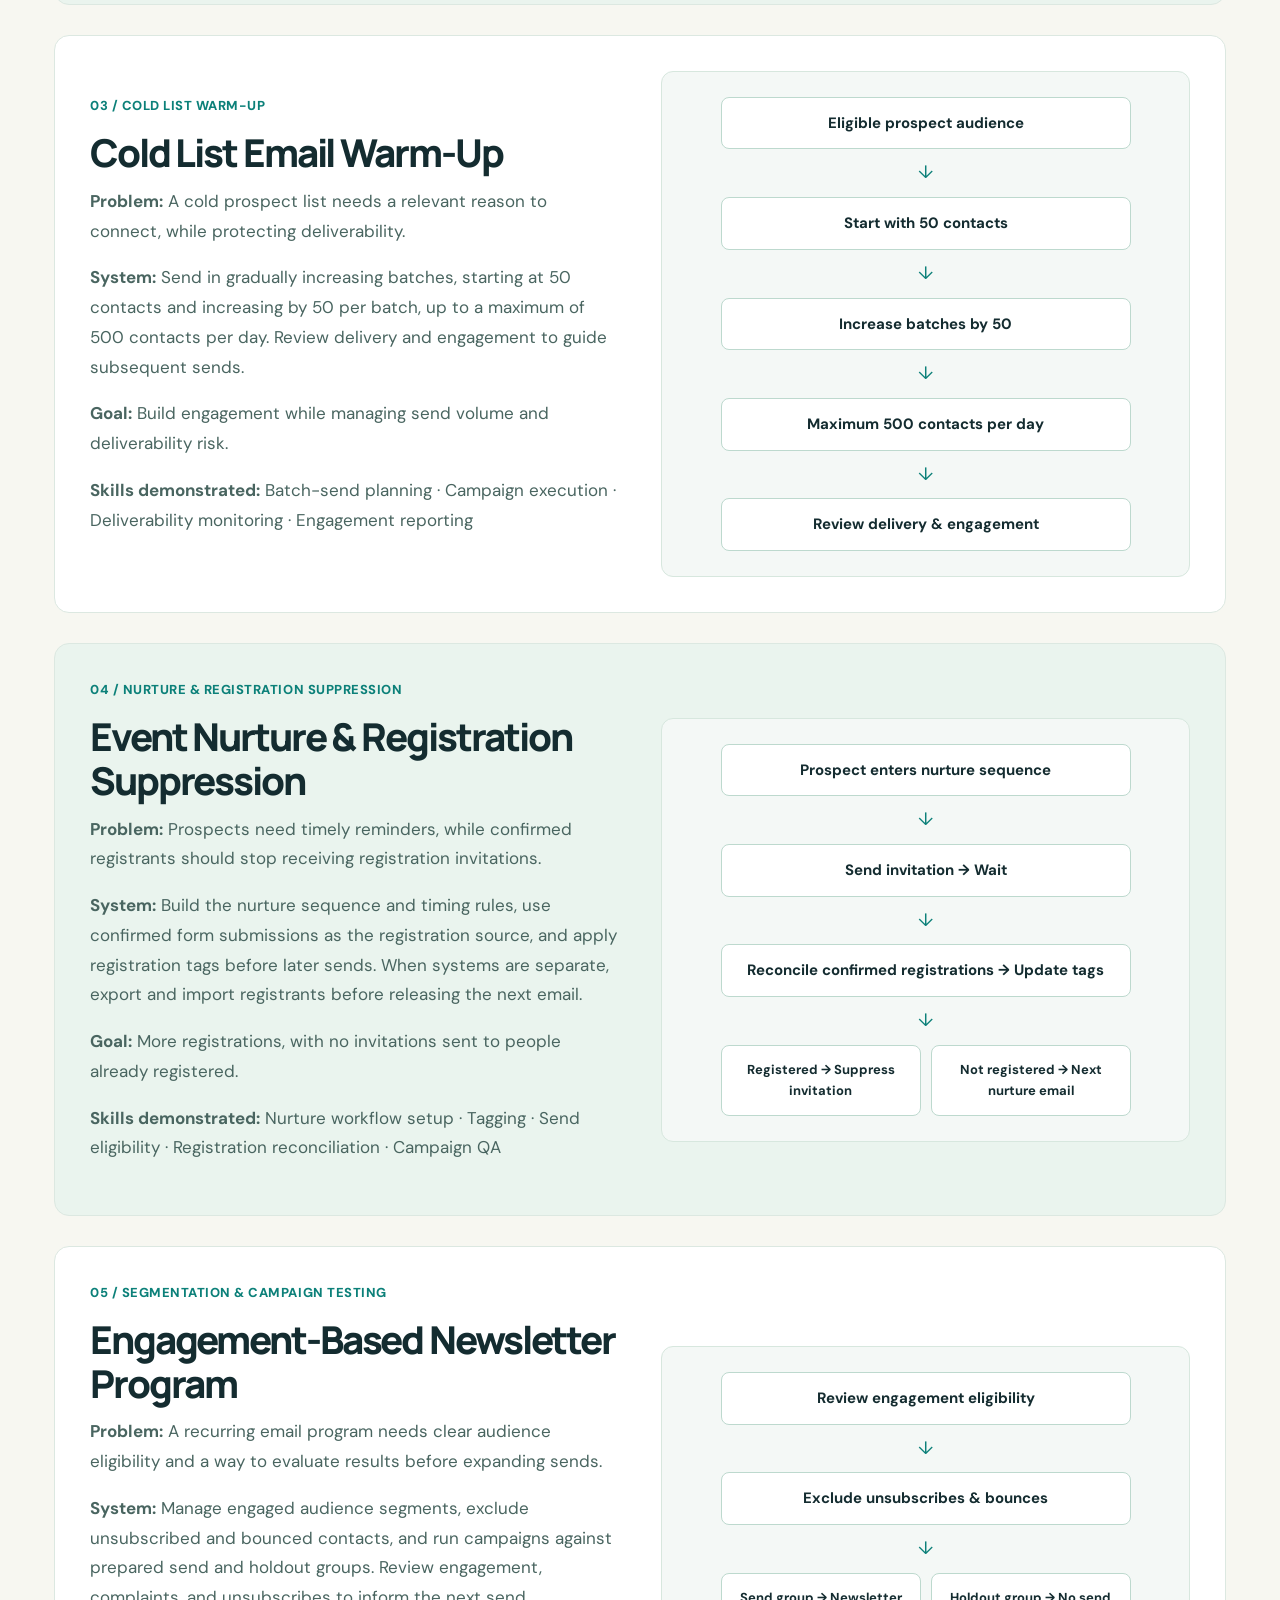
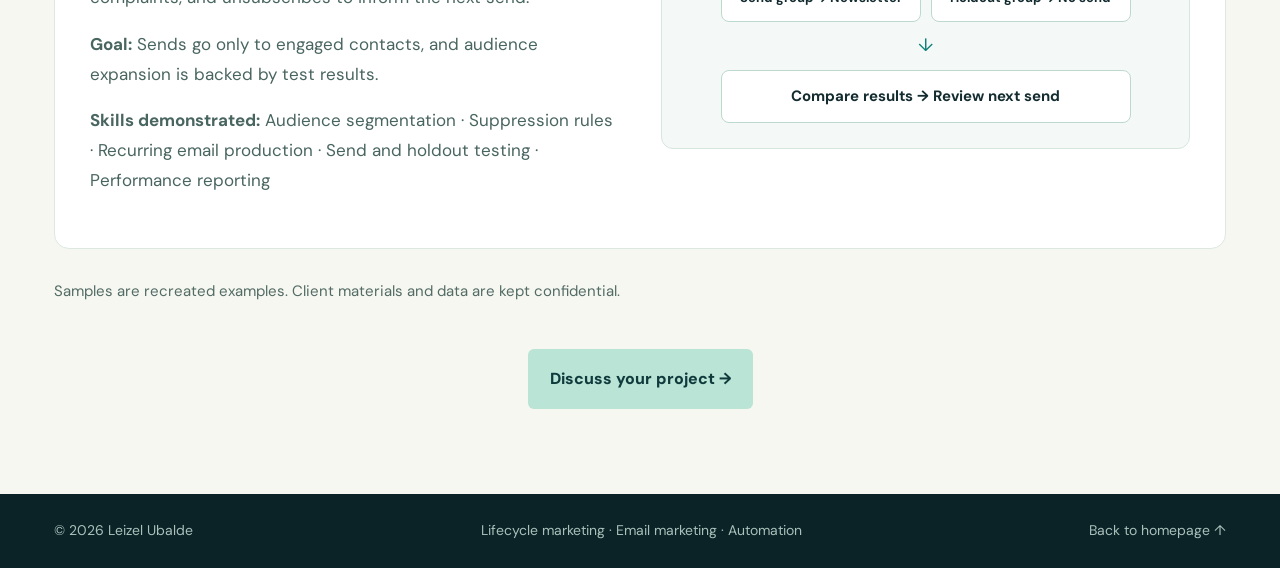
==== commit 98e9037a: "Use generic title for warm-up sample Co-Authored-By: Claude Opus 5.5 <noreply@anthropic.com> Claude-" ====
--- a/portfolio.html
+++ b/portfolio.html
@@ -1 +1 @@
-<!doctype html><html lang="en"><head><meta charset="utf-8"><meta name="viewport" content="width=device-width,initial-scale=1"><meta name="description" content="Email campaign, segmentation, nurture, and campaign testing portfolio examples by Leizel Ubalde."><meta property="og:title" content="Campaign Portfolio | Leizel Ubalde"><meta property="og:description" content="Email campaign, segmentation, nurture, and campaign testing examples by Leizel Ubalde."><meta property="og:type" content="website"><meta content="https://leizelubalde.github.io/portfolio.html" property="og:url"/><meta content="https://leizelubalde.github.io/assets/og-image.jpg" property="og:image"/><meta content="1200" property="og:image:width"/><meta content="630" property="og:image:height"/><meta content="Leizel Ubalde, Lifecycle Marketing and Automation: Make every lead count." property="og:image:alt"/><meta content="https://leizelubalde.github.io/assets/og-image.jpg" name="twitter:image"/><meta name="twitter:card" content="summary_large_image"><title>Campaign Portfolio | Leizel Ubalde</title><link rel="icon" href="favicon.svg" type="image/svg+xml"><link rel="preconnect" href="https://fonts.googleapis.com"><link rel="preconnect" href="https://fonts.gstatic.com" crossorigin><link href="https://fonts.googleapis.com/css2?family=DM+Sans:wght@400;500;600;700&family=Manrope:wght@400;500;600;700;800&display=swap" rel="stylesheet"><link rel="stylesheet" href="styles.css"></head><body><header class="site-header"><div class="wrap nav"><a class="brand" href="index.html">LU<span class="brand-dot">.</span><span class="brand-name">LEIZEL UBALDE</span></a><nav aria-label="Main navigation"><a href="index.html#services">Services</a><a href="index.html#work">Selected work</a><a href="portfolio.html" aria-current="page">Portfolio</a><a class="nav-cta" href="https://docs.google.com/forms/d/e/1FAIpQLSfONw1o2_HvZQygLxeL57BWI8GHEEXWNvy_GHQLVHNqAqclEQ/viewform" target="_blank" rel="noopener noreferrer">Discuss your project ↗</a></nav></div></header><main><section class="portfolio-hero"><div class="wrap"><span class="eyebrow">SELECTED CAMPAIGN & AUTOMATION EXAMPLES</span><h1>Campaigns built with <em>purpose.</em></h1><p>Explore recurring email programs, audience segmentation, nurture workflows, and campaign testing drawn from my hands-on marketing operations experience.</p></div></section><section class="portfolio-gallery"><div class="wrap"><article class="portfolio-card"><div><p class="portfolio-meta">01 / EDUCATIONAL NEWSLETTER</p><h2>Educational Newsletter with a Clear Next Step</h2><p><strong>Problem:</strong> A recurring newsletter gets attention but gives readers little direction on what to do next.</p><p><strong>System:</strong> Use one topic, one practical takeaway, and one action per send. Match content to audience segments and end each issue with a next step relevant to the reader.</p><p><strong>Goal:</strong> More readers moving from reading to a conversation.</p><p><strong>Skills demonstrated:</strong> Content planning · Audience segmentation · Email production · CTA clarity · Campaign QA</p></div><div class="portfolio-visual"><div class="portfolio-email"><div class="band">SAMPLE / MONTHLY NEWSLETTER</div><div class="mail-body"><p class="portfolio-meta">SUBJECT: The question most clients ask too late</p><h3>The question most clients ask too late</h3><p>When did you last check whether your plan still fits your goals? A change in your circumstances can be a useful reason to review it. Start with this question and use the guide to prepare for that review.</p><span class="fake-cta" aria-label="Sample email call to action">Read the guide →</span></div></div></div></article><article class="portfolio-card"><div><p class="portfolio-meta">02 / PLATFORM EDUCATION</p><h2>Segmented Platform Education</h2><p><strong>Problem:</strong> Customers need clear guidance on the features available to their account or membership tier.</p><p><strong>System:</strong> Segment the audience by account type or membership tier, then send a focused explanation of the relevant feature, where to find it, and how to use it.</p><p><strong>Goal:</strong> More customers using the features they already have.</p><p><strong>Skills demonstrated:</strong> Tag-based segmentation · Platform education · Email production · Campaign QA</p></div><div class="portfolio-visual"><div class="portfolio-email"><div class="band">SAMPLE / PLATFORM UPDATE</div><div class="mail-body"><p class="portfolio-meta">SUBJECT: Is your profile helping customers choose you?</p><h3>Make it easier for customers to choose you</h3><p>Customers compare before they reach out. Make sure your services, contact details, and website link are current so your profile does the selling for you.</p><span class="fake-cta" aria-label="Sample email call to action">Update your profile →</span></div></div></div></article><article class="portfolio-card"><div><p class="portfolio-meta">03 / COLD LIST WARM-UP</p><h2>RAMP Email Warm-Up Campaign</h2><p><strong>Problem:</strong> A cold prospect list needs a relevant reason to connect, while protecting deliverability.</p><p><strong>System:</strong> Send in gradually increasing batches, starting at 50 contacts and increasing by 50 per batch, up to a maximum of 500 contacts per day. Review delivery and engagement to guide subsequent sends.</p><p><strong>Goal:</strong> Build engagement while managing send volume and deliverability risk.</p><p><strong>Skills demonstrated:</strong> Batch-send planning · Campaign execution · Deliverability monitoring · Engagement reporting</p></div><div class="portfolio-visual"><div class="portfolio-logic"><div class="node">Eligible prospect audience</div><div class="arrow">↓</div><div class="node">Start with 50 contacts</div><div class="arrow">↓</div><div class="node">Increase batches by 50</div><div class="arrow">↓</div><div class="node">Maximum 500 contacts per day</div><div class="arrow">↓</div><div class="node">Review delivery &amp; engagement</div></div></div></article><article class="portfolio-card"><div><p class="portfolio-meta">04 / NURTURE &amp; REGISTRATION SUPPRESSION</p><h2>Event Nurture &amp; Registration Suppression</h2><p><strong>Problem:</strong> Prospects need timely reminders, while confirmed registrants should stop receiving registration invitations.</p><p><strong>System:</strong> Build the nurture sequence and timing rules, use confirmed form submissions as the registration source, and apply registration tags before later sends. When systems are separate, export and import registrants before releasing the next email.</p><p><strong>Goal:</strong> More registrations, with no invitations sent to people already registered.</p><p><strong>Skills demonstrated:</strong> Nurture workflow setup · Tagging · Send eligibility · Registration reconciliation · Campaign QA</p></div><div class="portfolio-visual"><div class="portfolio-logic"><div class="node">Prospect enters nurture sequence</div><div class="arrow">↓</div><div class="node">Send invitation → Wait</div><div class="arrow">↓</div><div class="node">Reconcile confirmed registrations → Update tags</div><div class="arrow">↓</div><div class="branches"><div class="node">Registered → Suppress invitation</div><div class="node">Not registered → Next nurture email</div></div></div></div></article><article class="portfolio-card"><div><p class="portfolio-meta">05 / SEGMENTATION &amp; CAMPAIGN TESTING</p><h2>Engagement-Based Newsletter Program</h2><p><strong>Problem:</strong> A recurring email program needs clear audience eligibility and a way to evaluate results before expanding sends.</p><p><strong>System:</strong> Manage engaged audience segments, exclude unsubscribed and bounced contacts, and run campaigns against prepared send and holdout groups. Review engagement, complaints, and unsubscribes to inform the next send.</p><p><strong>Goal:</strong> Sends go only to engaged contacts, and audience expansion is backed by test results.</p><p><strong>Skills demonstrated:</strong> Audience segmentation · Suppression rules · Recurring email production · Send and holdout testing · Performance reporting</p></div><div class="portfolio-visual"><div class="portfolio-logic"><div class="node">Review engagement eligibility</div><div class="arrow">↓</div><div class="node">Exclude unsubscribes &amp; bounces</div><div class="arrow">↓</div><div class="branches"><div class="node">Send group → Newsletter</div><div class="node">Holdout group → No send</div></div><div class="arrow">↓</div><div class="node">Compare results → Review next send</div></div></div></article><p class="sample-note">Samples are recreated examples. Client materials and data are kept confidential.</p><div style="text-align:center;margin-top:45px"><a class="btn primary" href="https://docs.google.com/forms/d/e/1FAIpQLSfONw1o2_HvZQygLxeL57BWI8GHEEXWNvy_GHQLVHNqAqclEQ/viewform" target="_blank" rel="noopener noreferrer">Discuss your project →</a></div></div></section></main><footer><div class="wrap footer-inner"><span>© 2026 Leizel Ubalde</span><span>Lifecycle marketing · Email marketing · Automation</span><a href="index.html">Back to homepage ↑</a></div></footer></body></html>+<!doctype html><html lang="en"><head><meta charset="utf-8"><meta name="viewport" content="width=device-width,initial-scale=1"><meta name="description" content="Email campaign, segmentation, nurture, and campaign testing portfolio examples by Leizel Ubalde."><meta property="og:title" content="Campaign Portfolio | Leizel Ubalde"><meta property="og:description" content="Email campaign, segmentation, nurture, and campaign testing examples by Leizel Ubalde."><meta property="og:type" content="website"><meta content="https://leizelubalde.github.io/portfolio.html" property="og:url"/><meta content="https://leizelubalde.github.io/assets/og-image.jpg" property="og:image"/><meta content="1200" property="og:image:width"/><meta content="630" property="og:image:height"/><meta content="Leizel Ubalde, Lifecycle Marketing and Automation: Make every lead count." property="og:image:alt"/><meta content="https://leizelubalde.github.io/assets/og-image.jpg" name="twitter:image"/><meta name="twitter:card" content="summary_large_image"><title>Campaign Portfolio | Leizel Ubalde</title><link rel="icon" href="favicon.svg" type="image/svg+xml"><link rel="preconnect" href="https://fonts.googleapis.com"><link rel="preconnect" href="https://fonts.gstatic.com" crossorigin><link href="https://fonts.googleapis.com/css2?family=DM+Sans:wght@400;500;600;700&family=Manrope:wght@400;500;600;700;800&display=swap" rel="stylesheet"><link rel="stylesheet" href="styles.css"></head><body><header class="site-header"><div class="wrap nav"><a class="brand" href="index.html">LU<span class="brand-dot">.</span><span class="brand-name">LEIZEL UBALDE</span></a><nav aria-label="Main navigation"><a href="index.html#services">Services</a><a href="index.html#work">Selected work</a><a href="portfolio.html" aria-current="page">Portfolio</a><a class="nav-cta" href="https://docs.google.com/forms/d/e/1FAIpQLSfONw1o2_HvZQygLxeL57BWI8GHEEXWNvy_GHQLVHNqAqclEQ/viewform" target="_blank" rel="noopener noreferrer">Discuss your project ↗</a></nav></div></header><main><section class="portfolio-hero"><div class="wrap"><span class="eyebrow">SELECTED CAMPAIGN & AUTOMATION EXAMPLES</span><h1>Campaigns built with <em>purpose.</em></h1><p>Explore recurring email programs, audience segmentation, nurture workflows, and campaign testing drawn from my hands-on marketing operations experience.</p></div></section><section class="portfolio-gallery"><div class="wrap"><article class="portfolio-card"><div><p class="portfolio-meta">01 / EDUCATIONAL NEWSLETTER</p><h2>Educational Newsletter with a Clear Next Step</h2><p><strong>Problem:</strong> A recurring newsletter gets attention but gives readers little direction on what to do next.</p><p><strong>System:</strong> Use one topic, one practical takeaway, and one action per send. Match content to audience segments and end each issue with a next step relevant to the reader.</p><p><strong>Goal:</strong> More readers moving from reading to a conversation.</p><p><strong>Skills demonstrated:</strong> Content planning · Audience segmentation · Email production · CTA clarity · Campaign QA</p></div><div class="portfolio-visual"><div class="portfolio-email"><div class="band">SAMPLE / MONTHLY NEWSLETTER</div><div class="mail-body"><p class="portfolio-meta">SUBJECT: The question most clients ask too late</p><h3>The question most clients ask too late</h3><p>When did you last check whether your plan still fits your goals? A change in your circumstances can be a useful reason to review it. Start with this question and use the guide to prepare for that review.</p><span class="fake-cta" aria-label="Sample email call to action">Read the guide →</span></div></div></div></article><article class="portfolio-card"><div><p class="portfolio-meta">02 / PLATFORM EDUCATION</p><h2>Segmented Platform Education</h2><p><strong>Problem:</strong> Customers need clear guidance on the features available to their account or membership tier.</p><p><strong>System:</strong> Segment the audience by account type or membership tier, then send a focused explanation of the relevant feature, where to find it, and how to use it.</p><p><strong>Goal:</strong> More customers using the features they already have.</p><p><strong>Skills demonstrated:</strong> Tag-based segmentation · Platform education · Email production · Campaign QA</p></div><div class="portfolio-visual"><div class="portfolio-email"><div class="band">SAMPLE / PLATFORM UPDATE</div><div class="mail-body"><p class="portfolio-meta">SUBJECT: Is your profile helping customers choose you?</p><h3>Make it easier for customers to choose you</h3><p>Customers compare before they reach out. Make sure your services, contact details, and website link are current so your profile does the selling for you.</p><span class="fake-cta" aria-label="Sample email call to action">Update your profile →</span></div></div></div></article><article class="portfolio-card"><div><p class="portfolio-meta">03 / COLD LIST WARM-UP</p><h2>Cold List Email Warm-Up</h2><p><strong>Problem:</strong> A cold prospect list needs a relevant reason to connect, while protecting deliverability.</p><p><strong>System:</strong> Send in gradually increasing batches, starting at 50 contacts and increasing by 50 per batch, up to a maximum of 500 contacts per day. Review delivery and engagement to guide subsequent sends.</p><p><strong>Goal:</strong> Build engagement while managing send volume and deliverability risk.</p><p><strong>Skills demonstrated:</strong> Batch-send planning · Campaign execution · Deliverability monitoring · Engagement reporting</p></div><div class="portfolio-visual"><div class="portfolio-logic"><div class="node">Eligible prospect audience</div><div class="arrow">↓</div><div class="node">Start with 50 contacts</div><div class="arrow">↓</div><div class="node">Increase batches by 50</div><div class="arrow">↓</div><div class="node">Maximum 500 contacts per day</div><div class="arrow">↓</div><div class="node">Review delivery &amp; engagement</div></div></div></article><article class="portfolio-card"><div><p class="portfolio-meta">04 / NURTURE &amp; REGISTRATION SUPPRESSION</p><h2>Event Nurture &amp; Registration Suppression</h2><p><strong>Problem:</strong> Prospects need timely reminders, while confirmed registrants should stop receiving registration invitations.</p><p><strong>System:</strong> Build the nurture sequence and timing rules, use confirmed form submissions as the registration source, and apply registration tags before later sends. When systems are separate, export and import registrants before releasing the next email.</p><p><strong>Goal:</strong> More registrations, with no invitations sent to people already registered.</p><p><strong>Skills demonstrated:</strong> Nurture workflow setup · Tagging · Send eligibility · Registration reconciliation · Campaign QA</p></div><div class="portfolio-visual"><div class="portfolio-logic"><div class="node">Prospect enters nurture sequence</div><div class="arrow">↓</div><div class="node">Send invitation → Wait</div><div class="arrow">↓</div><div class="node">Reconcile confirmed registrations → Update tags</div><div class="arrow">↓</div><div class="branches"><div class="node">Registered → Suppress invitation</div><div class="node">Not registered → Next nurture email</div></div></div></div></article><article class="portfolio-card"><div><p class="portfolio-meta">05 / SEGMENTATION &amp; CAMPAIGN TESTING</p><h2>Engagement-Based Newsletter Program</h2><p><strong>Problem:</strong> A recurring email program needs clear audience eligibility and a way to evaluate results before expanding sends.</p><p><strong>System:</strong> Manage engaged audience segments, exclude unsubscribed and bounced contacts, and run campaigns against prepared send and holdout groups. Review engagement, complaints, and unsubscribes to inform the next send.</p><p><strong>Goal:</strong> Sends go only to engaged contacts, and audience expansion is backed by test results.</p><p><strong>Skills demonstrated:</strong> Audience segmentation · Suppression rules · Recurring email production · Send and holdout testing · Performance reporting</p></div><div class="portfolio-visual"><div class="portfolio-logic"><div class="node">Review engagement eligibility</div><div class="arrow">↓</div><div class="node">Exclude unsubscribes &amp; bounces</div><div class="arrow">↓</div><div class="branches"><div class="node">Send group → Newsletter</div><div class="node">Holdout group → No send</div></div><div class="arrow">↓</div><div class="node">Compare results → Review next send</div></div></div></article><p class="sample-note">Samples are recreated examples. Client materials and data are kept confidential.</p><div style="text-align:center;margin-top:45px"><a class="btn primary" href="https://docs.google.com/forms/d/e/1FAIpQLSfONw1o2_HvZQygLxeL57BWI8GHEEXWNvy_GHQLVHNqAqclEQ/viewform" target="_blank" rel="noopener noreferrer">Discuss your project →</a></div></div></section></main><footer><div class="wrap footer-inner"><span>© 2026 Leizel Ubalde</span><span>Lifecycle marketing · Email marketing · Automation</span><a href="index.html">Back to homepage ↑</a></div></footer></body></html>
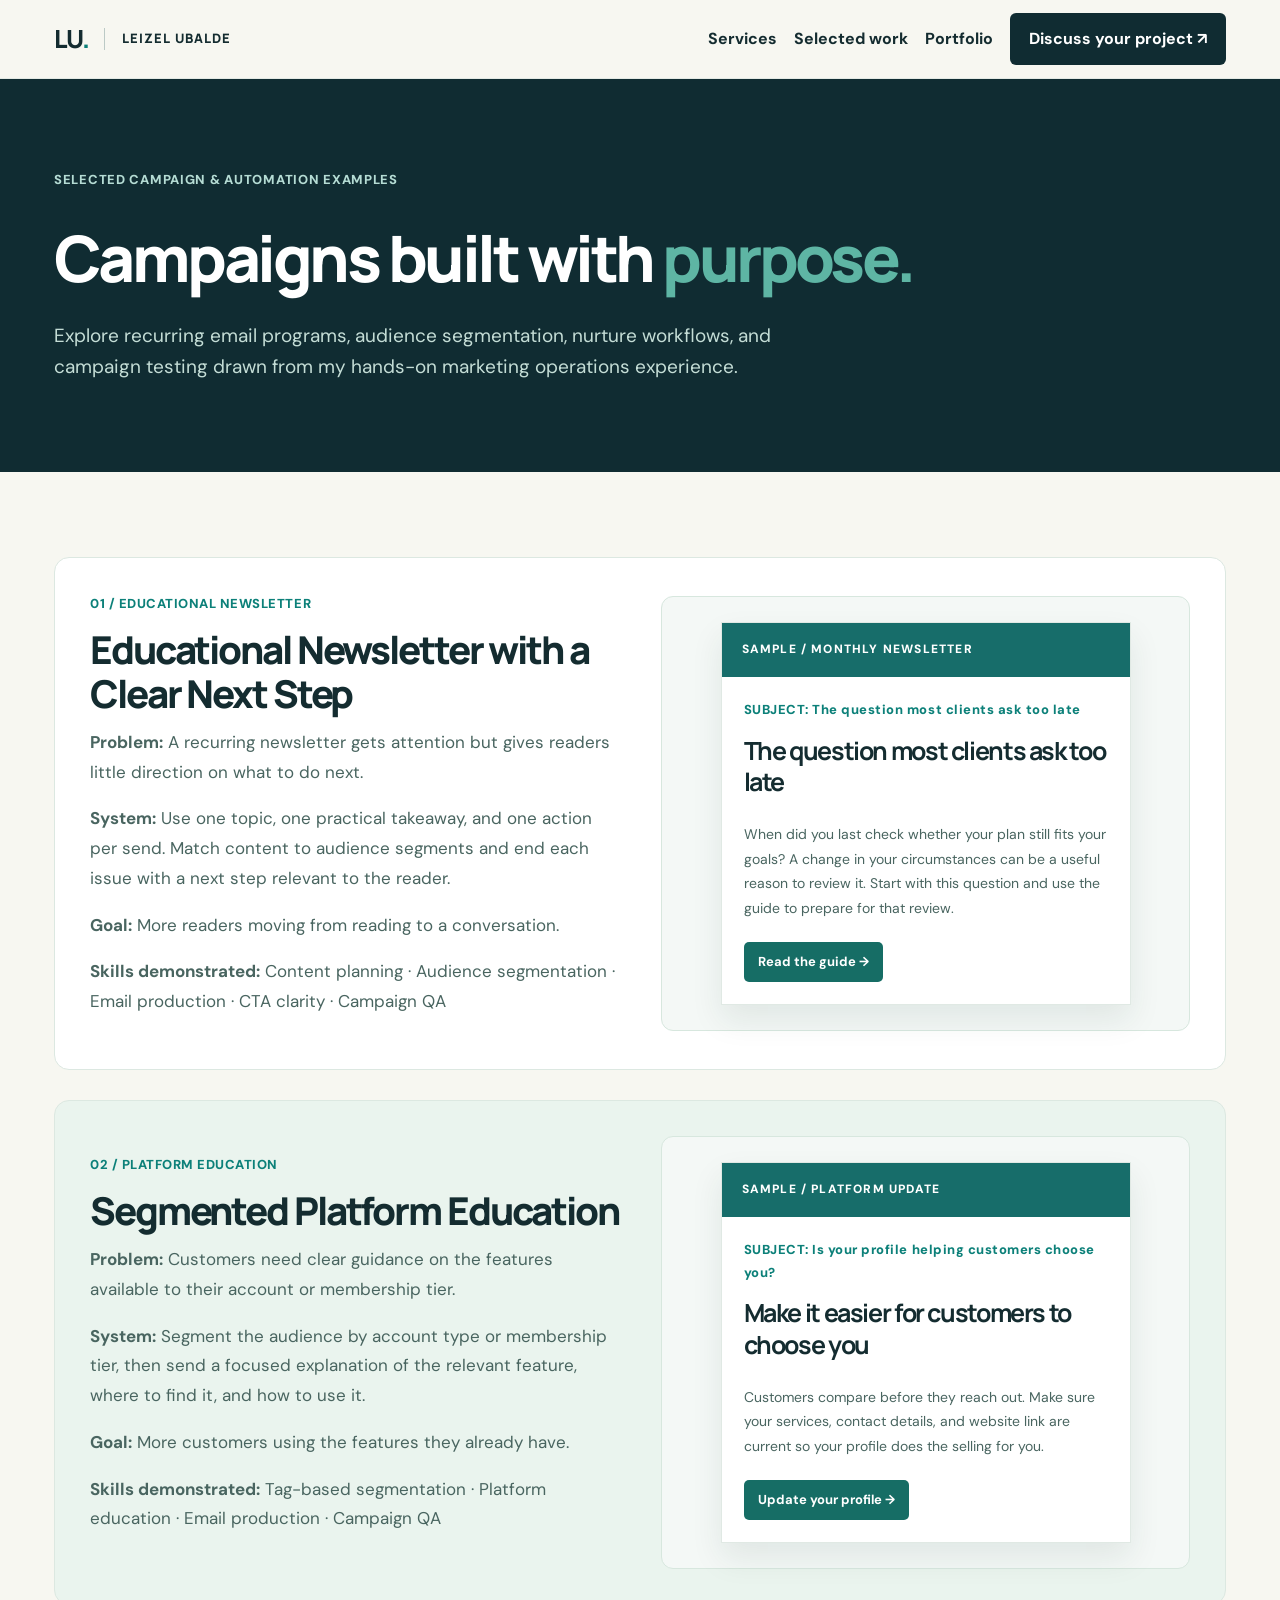
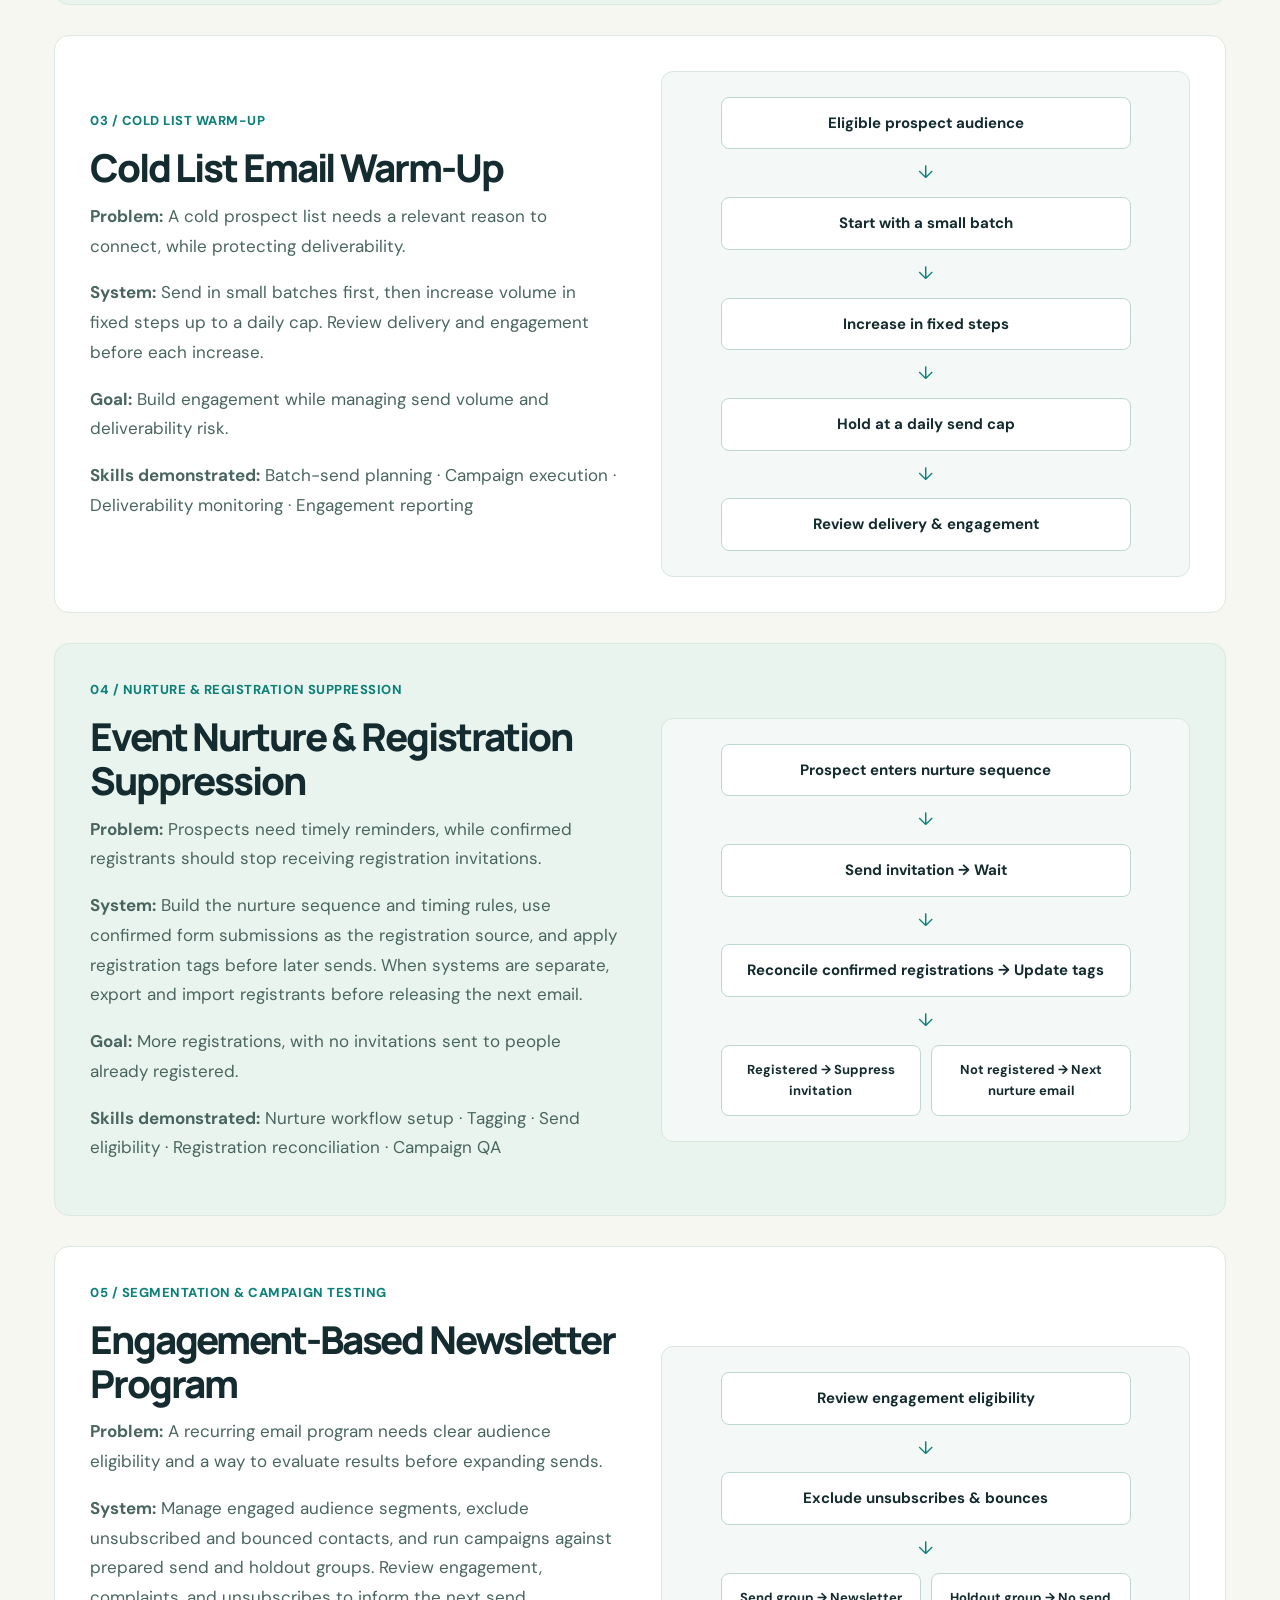
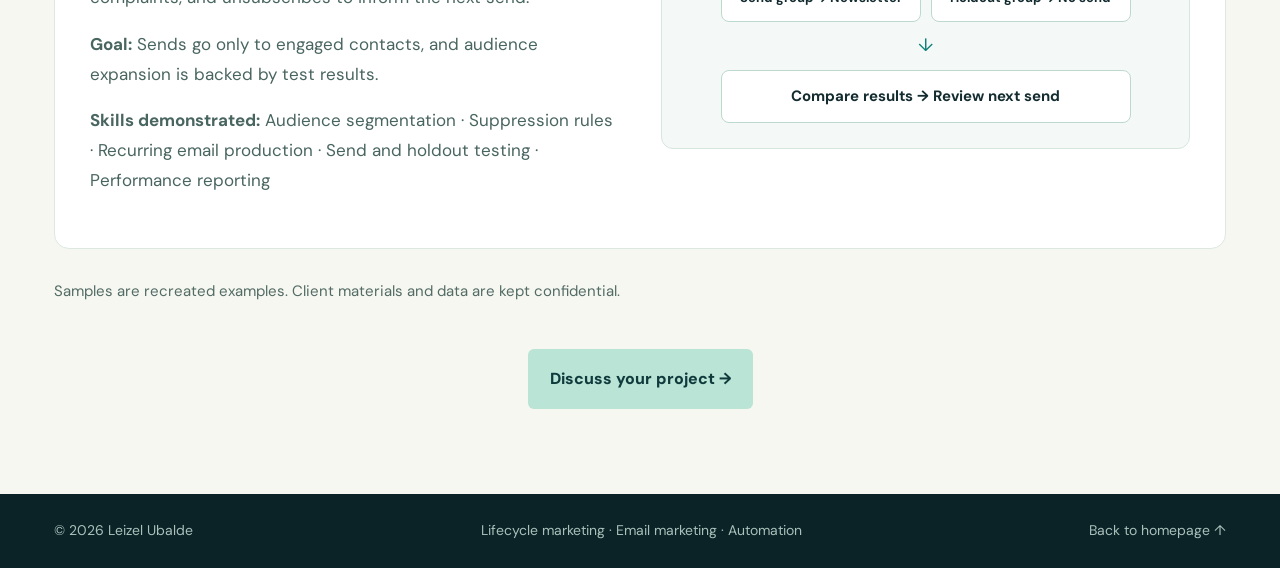
==== commit 1ee6b0e3: "Generalize warm-up batch schedule in sample 03 Co-Authored-By: Claude Opus 5.5 <noreply@anthropic.co" ====
--- a/portfolio.html
+++ b/portfolio.html
@@ -1 +1 @@
-<!doctype html><html lang="en"><head><meta charset="utf-8"><meta name="viewport" content="width=device-width,initial-scale=1"><meta name="description" content="Email campaign, segmentation, nurture, and campaign testing portfolio examples by Leizel Ubalde."><meta property="og:title" content="Campaign Portfolio | Leizel Ubalde"><meta property="og:description" content="Email campaign, segmentation, nurture, and campaign testing examples by Leizel Ubalde."><meta property="og:type" content="website"><meta content="https://leizelubalde.github.io/portfolio.html" property="og:url"/><meta content="https://leizelubalde.github.io/assets/og-image.jpg" property="og:image"/><meta content="1200" property="og:image:width"/><meta content="630" property="og:image:height"/><meta content="Leizel Ubalde, Lifecycle Marketing and Automation: Make every lead count." property="og:image:alt"/><meta content="https://leizelubalde.github.io/assets/og-image.jpg" name="twitter:image"/><meta name="twitter:card" content="summary_large_image"><title>Campaign Portfolio | Leizel Ubalde</title><link rel="icon" href="favicon.svg" type="image/svg+xml"><link rel="preconnect" href="https://fonts.googleapis.com"><link rel="preconnect" href="https://fonts.gstatic.com" crossorigin><link href="https://fonts.googleapis.com/css2?family=DM+Sans:wght@400;500;600;700&family=Manrope:wght@400;500;600;700;800&display=swap" rel="stylesheet"><link rel="stylesheet" href="styles.css"></head><body><header class="site-header"><div class="wrap nav"><a class="brand" href="index.html">LU<span class="brand-dot">.</span><span class="brand-name">LEIZEL UBALDE</span></a><nav aria-label="Main navigation"><a href="index.html#services">Services</a><a href="index.html#work">Selected work</a><a href="portfolio.html" aria-current="page">Portfolio</a><a class="nav-cta" href="https://docs.google.com/forms/d/e/1FAIpQLSfONw1o2_HvZQygLxeL57BWI8GHEEXWNvy_GHQLVHNqAqclEQ/viewform" target="_blank" rel="noopener noreferrer">Discuss your project ↗</a></nav></div></header><main><section class="portfolio-hero"><div class="wrap"><span class="eyebrow">SELECTED CAMPAIGN & AUTOMATION EXAMPLES</span><h1>Campaigns built with <em>purpose.</em></h1><p>Explore recurring email programs, audience segmentation, nurture workflows, and campaign testing drawn from my hands-on marketing operations experience.</p></div></section><section class="portfolio-gallery"><div class="wrap"><article class="portfolio-card"><div><p class="portfolio-meta">01 / EDUCATIONAL NEWSLETTER</p><h2>Educational Newsletter with a Clear Next Step</h2><p><strong>Problem:</strong> A recurring newsletter gets attention but gives readers little direction on what to do next.</p><p><strong>System:</strong> Use one topic, one practical takeaway, and one action per send. Match content to audience segments and end each issue with a next step relevant to the reader.</p><p><strong>Goal:</strong> More readers moving from reading to a conversation.</p><p><strong>Skills demonstrated:</strong> Content planning · Audience segmentation · Email production · CTA clarity · Campaign QA</p></div><div class="portfolio-visual"><div class="portfolio-email"><div class="band">SAMPLE / MONTHLY NEWSLETTER</div><div class="mail-body"><p class="portfolio-meta">SUBJECT: The question most clients ask too late</p><h3>The question most clients ask too late</h3><p>When did you last check whether your plan still fits your goals? A change in your circumstances can be a useful reason to review it. Start with this question and use the guide to prepare for that review.</p><span class="fake-cta" aria-label="Sample email call to action">Read the guide →</span></div></div></div></article><article class="portfolio-card"><div><p class="portfolio-meta">02 / PLATFORM EDUCATION</p><h2>Segmented Platform Education</h2><p><strong>Problem:</strong> Customers need clear guidance on the features available to their account or membership tier.</p><p><strong>System:</strong> Segment the audience by account type or membership tier, then send a focused explanation of the relevant feature, where to find it, and how to use it.</p><p><strong>Goal:</strong> More customers using the features they already have.</p><p><strong>Skills demonstrated:</strong> Tag-based segmentation · Platform education · Email production · Campaign QA</p></div><div class="portfolio-visual"><div class="portfolio-email"><div class="band">SAMPLE / PLATFORM UPDATE</div><div class="mail-body"><p class="portfolio-meta">SUBJECT: Is your profile helping customers choose you?</p><h3>Make it easier for customers to choose you</h3><p>Customers compare before they reach out. Make sure your services, contact details, and website link are current so your profile does the selling for you.</p><span class="fake-cta" aria-label="Sample email call to action">Update your profile →</span></div></div></div></article><article class="portfolio-card"><div><p class="portfolio-meta">03 / COLD LIST WARM-UP</p><h2>Cold List Email Warm-Up</h2><p><strong>Problem:</strong> A cold prospect list needs a relevant reason to connect, while protecting deliverability.</p><p><strong>System:</strong> Send in gradually increasing batches, starting at 50 contacts and increasing by 50 per batch, up to a maximum of 500 contacts per day. Review delivery and engagement to guide subsequent sends.</p><p><strong>Goal:</strong> Build engagement while managing send volume and deliverability risk.</p><p><strong>Skills demonstrated:</strong> Batch-send planning · Campaign execution · Deliverability monitoring · Engagement reporting</p></div><div class="portfolio-visual"><div class="portfolio-logic"><div class="node">Eligible prospect audience</div><div class="arrow">↓</div><div class="node">Start with 50 contacts</div><div class="arrow">↓</div><div class="node">Increase batches by 50</div><div class="arrow">↓</div><div class="node">Maximum 500 contacts per day</div><div class="arrow">↓</div><div class="node">Review delivery &amp; engagement</div></div></div></article><article class="portfolio-card"><div><p class="portfolio-meta">04 / NURTURE &amp; REGISTRATION SUPPRESSION</p><h2>Event Nurture &amp; Registration Suppression</h2><p><strong>Problem:</strong> Prospects need timely reminders, while confirmed registrants should stop receiving registration invitations.</p><p><strong>System:</strong> Build the nurture sequence and timing rules, use confirmed form submissions as the registration source, and apply registration tags before later sends. When systems are separate, export and import registrants before releasing the next email.</p><p><strong>Goal:</strong> More registrations, with no invitations sent to people already registered.</p><p><strong>Skills demonstrated:</strong> Nurture workflow setup · Tagging · Send eligibility · Registration reconciliation · Campaign QA</p></div><div class="portfolio-visual"><div class="portfolio-logic"><div class="node">Prospect enters nurture sequence</div><div class="arrow">↓</div><div class="node">Send invitation → Wait</div><div class="arrow">↓</div><div class="node">Reconcile confirmed registrations → Update tags</div><div class="arrow">↓</div><div class="branches"><div class="node">Registered → Suppress invitation</div><div class="node">Not registered → Next nurture email</div></div></div></div></article><article class="portfolio-card"><div><p class="portfolio-meta">05 / SEGMENTATION &amp; CAMPAIGN TESTING</p><h2>Engagement-Based Newsletter Program</h2><p><strong>Problem:</strong> A recurring email program needs clear audience eligibility and a way to evaluate results before expanding sends.</p><p><strong>System:</strong> Manage engaged audience segments, exclude unsubscribed and bounced contacts, and run campaigns against prepared send and holdout groups. Review engagement, complaints, and unsubscribes to inform the next send.</p><p><strong>Goal:</strong> Sends go only to engaged contacts, and audience expansion is backed by test results.</p><p><strong>Skills demonstrated:</strong> Audience segmentation · Suppression rules · Recurring email production · Send and holdout testing · Performance reporting</p></div><div class="portfolio-visual"><div class="portfolio-logic"><div class="node">Review engagement eligibility</div><div class="arrow">↓</div><div class="node">Exclude unsubscribes &amp; bounces</div><div class="arrow">↓</div><div class="branches"><div class="node">Send group → Newsletter</div><div class="node">Holdout group → No send</div></div><div class="arrow">↓</div><div class="node">Compare results → Review next send</div></div></div></article><p class="sample-note">Samples are recreated examples. Client materials and data are kept confidential.</p><div style="text-align:center;margin-top:45px"><a class="btn primary" href="https://docs.google.com/forms/d/e/1FAIpQLSfONw1o2_HvZQygLxeL57BWI8GHEEXWNvy_GHQLVHNqAqclEQ/viewform" target="_blank" rel="noopener noreferrer">Discuss your project →</a></div></div></section></main><footer><div class="wrap footer-inner"><span>© 2026 Leizel Ubalde</span><span>Lifecycle marketing · Email marketing · Automation</span><a href="index.html">Back to homepage ↑</a></div></footer></body></html>+<!doctype html><html lang="en"><head><meta charset="utf-8"><meta name="viewport" content="width=device-width,initial-scale=1"><meta name="description" content="Email campaign, segmentation, nurture, and campaign testing portfolio examples by Leizel Ubalde."><meta property="og:title" content="Campaign Portfolio | Leizel Ubalde"><meta property="og:description" content="Email campaign, segmentation, nurture, and campaign testing examples by Leizel Ubalde."><meta property="og:type" content="website"><meta content="https://leizelubalde.github.io/portfolio.html" property="og:url"/><meta content="https://leizelubalde.github.io/assets/og-image.jpg" property="og:image"/><meta content="1200" property="og:image:width"/><meta content="630" property="og:image:height"/><meta content="Leizel Ubalde, Lifecycle Marketing and Automation: Make every lead count." property="og:image:alt"/><meta content="https://leizelubalde.github.io/assets/og-image.jpg" name="twitter:image"/><meta name="twitter:card" content="summary_large_image"><title>Campaign Portfolio | Leizel Ubalde</title><link rel="icon" href="favicon.svg" type="image/svg+xml"><link rel="preconnect" href="https://fonts.googleapis.com"><link rel="preconnect" href="https://fonts.gstatic.com" crossorigin><link href="https://fonts.googleapis.com/css2?family=DM+Sans:wght@400;500;600;700&family=Manrope:wght@400;500;600;700;800&display=swap" rel="stylesheet"><link rel="stylesheet" href="styles.css"></head><body><header class="site-header"><div class="wrap nav"><a class="brand" href="index.html">LU<span class="brand-dot">.</span><span class="brand-name">LEIZEL UBALDE</span></a><nav aria-label="Main navigation"><a href="index.html#services">Services</a><a href="index.html#work">Selected work</a><a href="portfolio.html" aria-current="page">Portfolio</a><a class="nav-cta" href="https://docs.google.com/forms/d/e/1FAIpQLSfONw1o2_HvZQygLxeL57BWI8GHEEXWNvy_GHQLVHNqAqclEQ/viewform" target="_blank" rel="noopener noreferrer">Discuss your project ↗</a></nav></div></header><main><section class="portfolio-hero"><div class="wrap"><span class="eyebrow">SELECTED CAMPAIGN & AUTOMATION EXAMPLES</span><h1>Campaigns built with <em>purpose.</em></h1><p>Explore recurring email programs, audience segmentation, nurture workflows, and campaign testing drawn from my hands-on marketing operations experience.</p></div></section><section class="portfolio-gallery"><div class="wrap"><article class="portfolio-card"><div><p class="portfolio-meta">01 / EDUCATIONAL NEWSLETTER</p><h2>Educational Newsletter with a Clear Next Step</h2><p><strong>Problem:</strong> A recurring newsletter gets attention but gives readers little direction on what to do next.</p><p><strong>System:</strong> Use one topic, one practical takeaway, and one action per send. Match content to audience segments and end each issue with a next step relevant to the reader.</p><p><strong>Goal:</strong> More readers moving from reading to a conversation.</p><p><strong>Skills demonstrated:</strong> Content planning · Audience segmentation · Email production · CTA clarity · Campaign QA</p></div><div class="portfolio-visual"><div class="portfolio-email"><div class="band">SAMPLE / MONTHLY NEWSLETTER</div><div class="mail-body"><p class="portfolio-meta">SUBJECT: The question most clients ask too late</p><h3>The question most clients ask too late</h3><p>When did you last check whether your plan still fits your goals? A change in your circumstances can be a useful reason to review it. Start with this question and use the guide to prepare for that review.</p><span class="fake-cta" aria-label="Sample email call to action">Read the guide →</span></div></div></div></article><article class="portfolio-card"><div><p class="portfolio-meta">02 / PLATFORM EDUCATION</p><h2>Segmented Platform Education</h2><p><strong>Problem:</strong> Customers need clear guidance on the features available to their account or membership tier.</p><p><strong>System:</strong> Segment the audience by account type or membership tier, then send a focused explanation of the relevant feature, where to find it, and how to use it.</p><p><strong>Goal:</strong> More customers using the features they already have.</p><p><strong>Skills demonstrated:</strong> Tag-based segmentation · Platform education · Email production · Campaign QA</p></div><div class="portfolio-visual"><div class="portfolio-email"><div class="band">SAMPLE / PLATFORM UPDATE</div><div class="mail-body"><p class="portfolio-meta">SUBJECT: Is your profile helping customers choose you?</p><h3>Make it easier for customers to choose you</h3><p>Customers compare before they reach out. Make sure your services, contact details, and website link are current so your profile does the selling for you.</p><span class="fake-cta" aria-label="Sample email call to action">Update your profile →</span></div></div></div></article><article class="portfolio-card"><div><p class="portfolio-meta">03 / COLD LIST WARM-UP</p><h2>Cold List Email Warm-Up</h2><p><strong>Problem:</strong> A cold prospect list needs a relevant reason to connect, while protecting deliverability.</p><p><strong>System:</strong> Send in small batches first, then increase volume in fixed steps up to a daily cap. Review delivery and engagement before each increase.</p><p><strong>Goal:</strong> Build engagement while managing send volume and deliverability risk.</p><p><strong>Skills demonstrated:</strong> Batch-send planning · Campaign execution · Deliverability monitoring · Engagement reporting</p></div><div class="portfolio-visual"><div class="portfolio-logic"><div class="node">Eligible prospect audience</div><div class="arrow">↓</div><div class="node">Start with a small batch</div><div class="arrow">↓</div><div class="node">Increase in fixed steps</div><div class="arrow">↓</div><div class="node">Hold at a daily send cap</div><div class="arrow">↓</div><div class="node">Review delivery &amp; engagement</div></div></div></article><article class="portfolio-card"><div><p class="portfolio-meta">04 / NURTURE &amp; REGISTRATION SUPPRESSION</p><h2>Event Nurture &amp; Registration Suppression</h2><p><strong>Problem:</strong> Prospects need timely reminders, while confirmed registrants should stop receiving registration invitations.</p><p><strong>System:</strong> Build the nurture sequence and timing rules, use confirmed form submissions as the registration source, and apply registration tags before later sends. When systems are separate, export and import registrants before releasing the next email.</p><p><strong>Goal:</strong> More registrations, with no invitations sent to people already registered.</p><p><strong>Skills demonstrated:</strong> Nurture workflow setup · Tagging · Send eligibility · Registration reconciliation · Campaign QA</p></div><div class="portfolio-visual"><div class="portfolio-logic"><div class="node">Prospect enters nurture sequence</div><div class="arrow">↓</div><div class="node">Send invitation → Wait</div><div class="arrow">↓</div><div class="node">Reconcile confirmed registrations → Update tags</div><div class="arrow">↓</div><div class="branches"><div class="node">Registered → Suppress invitation</div><div class="node">Not registered → Next nurture email</div></div></div></div></article><article class="portfolio-card"><div><p class="portfolio-meta">05 / SEGMENTATION &amp; CAMPAIGN TESTING</p><h2>Engagement-Based Newsletter Program</h2><p><strong>Problem:</strong> A recurring email program needs clear audience eligibility and a way to evaluate results before expanding sends.</p><p><strong>System:</strong> Manage engaged audience segments, exclude unsubscribed and bounced contacts, and run campaigns against prepared send and holdout groups. Review engagement, complaints, and unsubscribes to inform the next send.</p><p><strong>Goal:</strong> Sends go only to engaged contacts, and audience expansion is backed by test results.</p><p><strong>Skills demonstrated:</strong> Audience segmentation · Suppression rules · Recurring email production · Send and holdout testing · Performance reporting</p></div><div class="portfolio-visual"><div class="portfolio-logic"><div class="node">Review engagement eligibility</div><div class="arrow">↓</div><div class="node">Exclude unsubscribes &amp; bounces</div><div class="arrow">↓</div><div class="branches"><div class="node">Send group → Newsletter</div><div class="node">Holdout group → No send</div></div><div class="arrow">↓</div><div class="node">Compare results → Review next send</div></div></div></article><p class="sample-note">Samples are recreated examples. Client materials and data are kept confidential.</p><div style="text-align:center;margin-top:45px"><a class="btn primary" href="https://docs.google.com/forms/d/e/1FAIpQLSfONw1o2_HvZQygLxeL57BWI8GHEEXWNvy_GHQLVHNqAqclEQ/viewform" target="_blank" rel="noopener noreferrer">Discuss your project →</a></div></div></section></main><footer><div class="wrap footer-inner"><span>© 2026 Leizel Ubalde</span><span>Lifecycle marketing · Email marketing · Automation</span><a href="index.html">Back to homepage ↑</a></div></footer></body></html>
